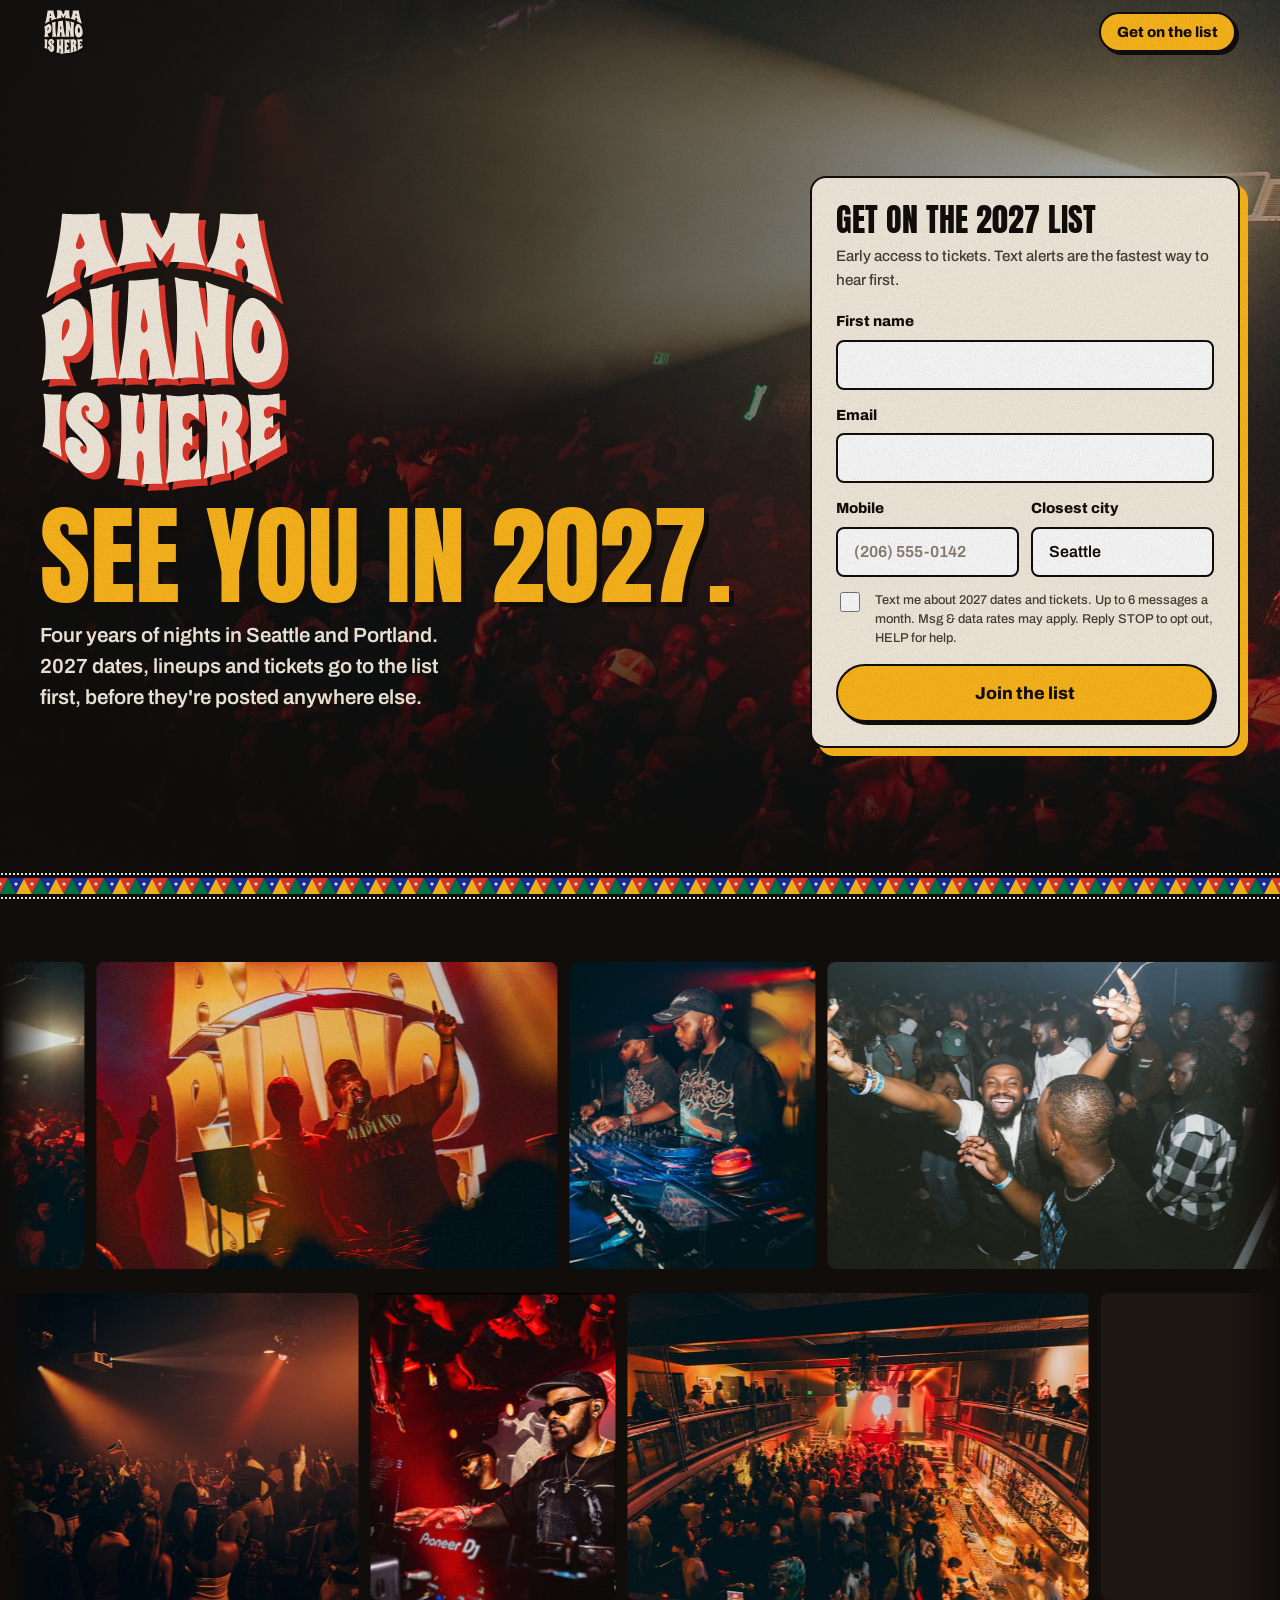
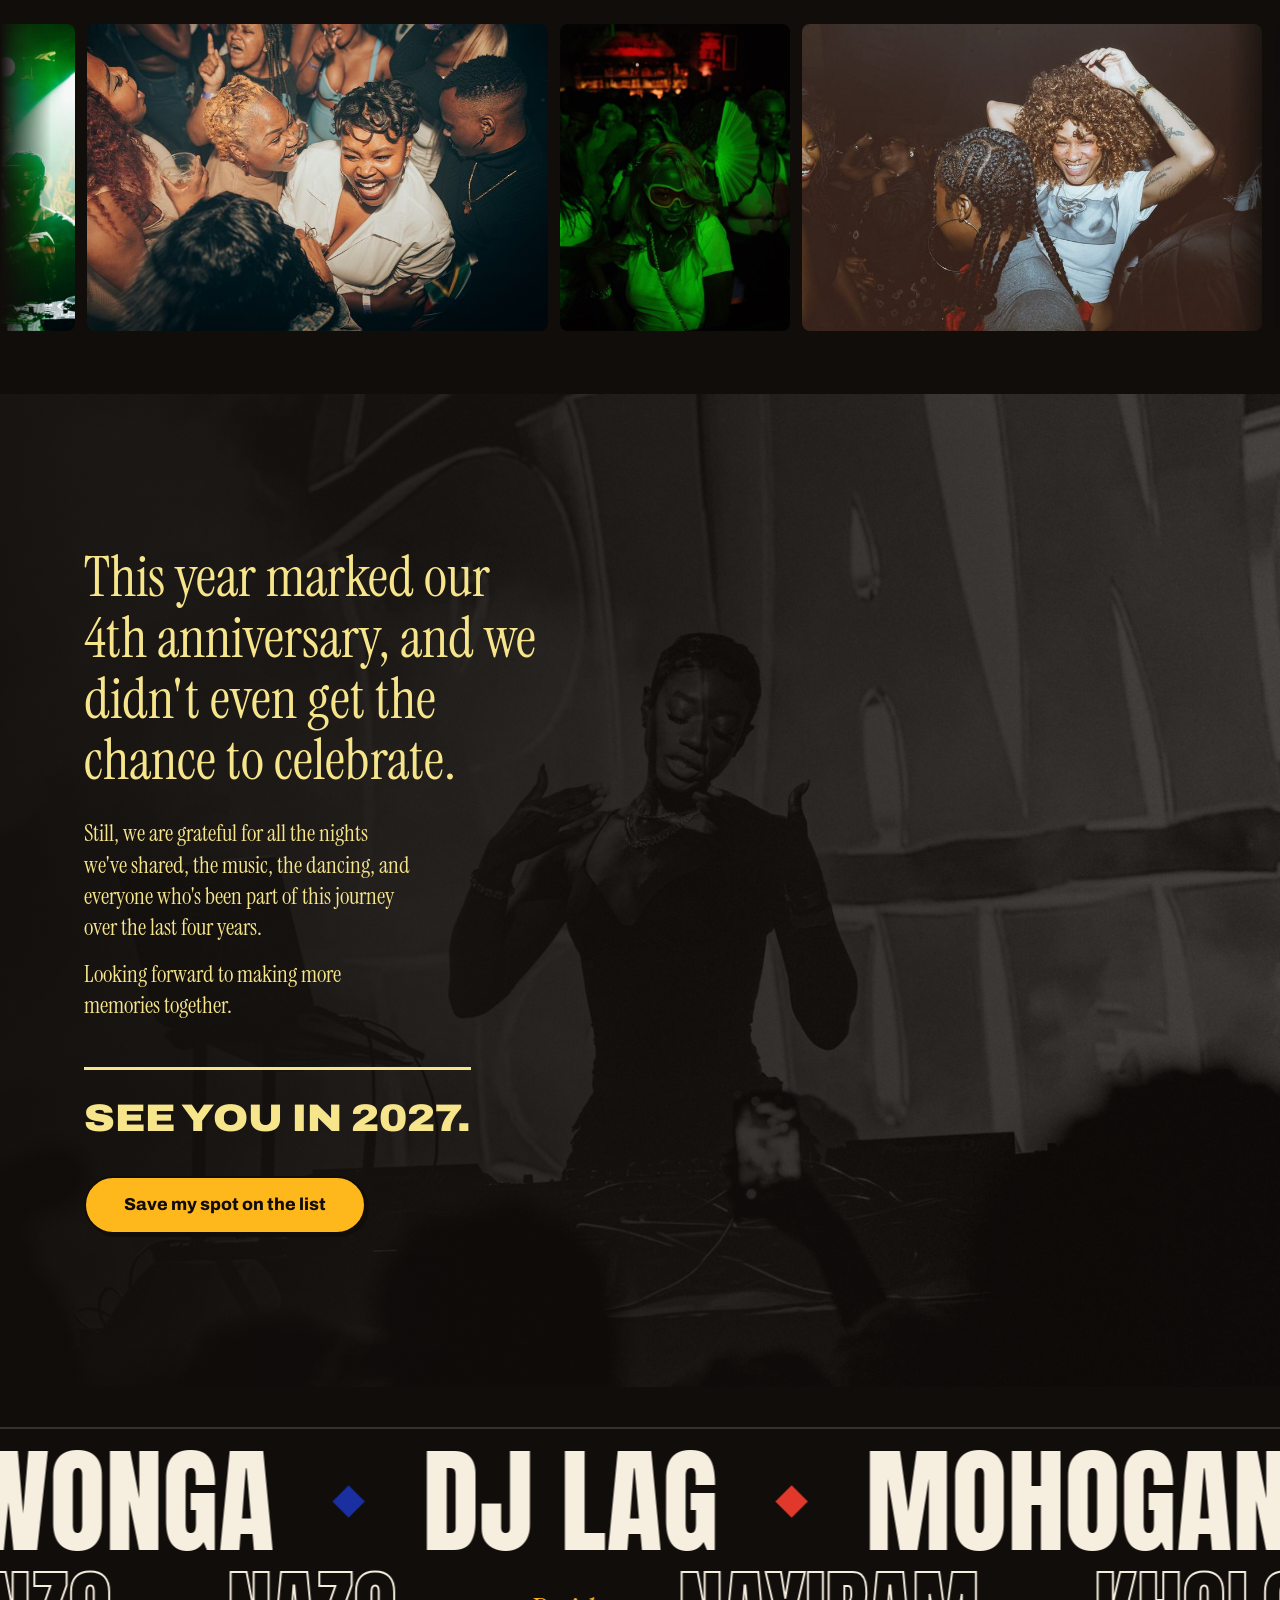
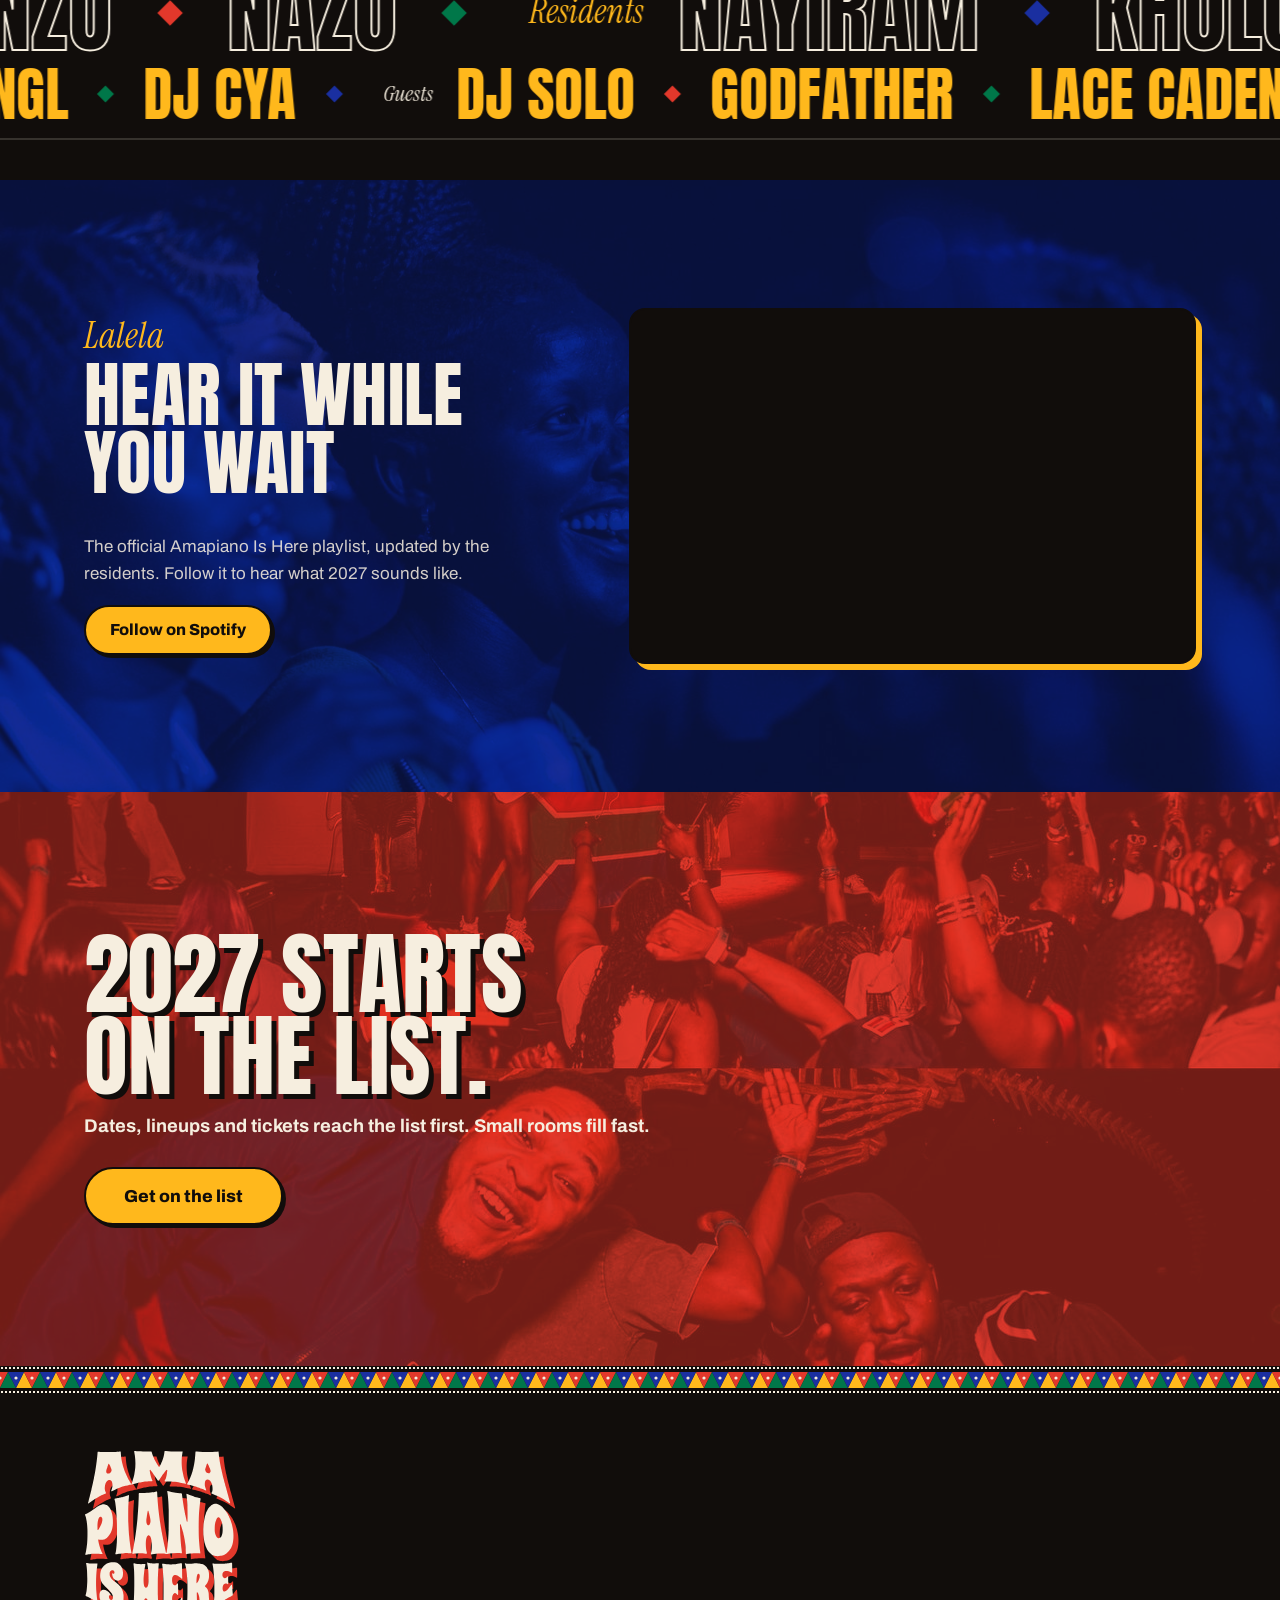
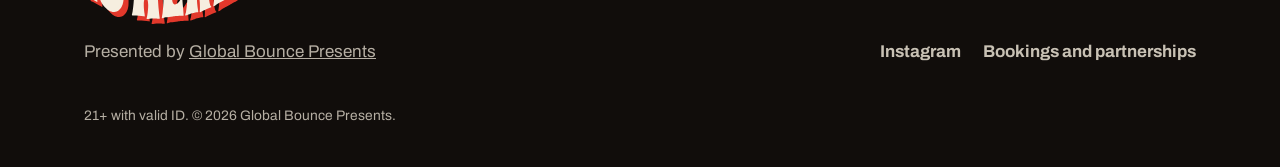
==== public/index.html @ e66cc825 "Add files via upload" ====
<!doctype html>
<html lang="en">
<head>
  <meta charset="utf-8">
  <meta name="viewport" content="width=device-width, initial-scale=1, viewport-fit=cover">
  <title>Amapiano Is Here — See you in 2027</title>
  <meta name="description" content="Amapiano Is Here returns in 2027. Join the list for first access to dates, lineups and tickets in Seattle and Portland.">
  <meta name="theme-color" content="#110D0B">
  <meta property="og:type" content="website">
  <meta property="og:url" content="https://www.amapianoishere.com/">
  <meta property="og:title" content="Amapiano Is Here — See you in 2027">
  <meta property="og:description" content="2027 dates, lineups and tickets go to the list first.">
  <meta property="og:image" content="https://www.amapianoishere.com/assets/og-image.png">
  <meta name="twitter:card" content="summary_large_image">
  <link rel="icon" href="/assets/favicon.svg" type="image/svg+xml">
  <link rel="preload" as="image" href="assets/photos/beam-crowd-1600.jpg" imagesrcset="assets/photos/beam-crowd-800.jpg 800w, assets/photos/beam-crowd-1600.jpg 1600w" imagesizes="100vw">
  <link rel="preconnect" href="https://fonts.googleapis.com">
  <link rel="preconnect" href="https://fonts.gstatic.com" crossorigin>
  <link href="https://fonts.googleapis.com/css2?family=Anton&family=Archivo:wdth,wght@62..125,400..900&family=Instrument+Serif:ital@0;1&display=swap" rel="stylesheet">
  <link rel="stylesheet" href="css/style.css">
</head>
<body>
  <svg width="0" height="0" style="position:absolute" aria-hidden="true"><symbol id="aih-logo" viewBox="0 0 1263 1428"><path fill="currentColor" fill-rule="evenodd" d="M527 1419.5C526.3 1418.7 526 1416.8 526.3 1415.3C526.9 1412.5 528.8 1403.2 531.6 1389C532.4 1384.9 533.2 1379.9 533.4 1378C533.6 1376.1 534.2 1370.9 534.8 1366.5C537 1351.1 537.9 1340.4 538.6 1326C538.9 1318 539.3 1309.2 539.4 1306.4C539.8 1299.1 537.5 1273.7 535.7 1266C533 1253.6 526.6 1246 518.9 1246C511.2 1246 505.6 1256.5 503 1275.7C501.6 1285.5 502.2 1320.4 504 1339C504.5 1344.2 505 1349.4 505.1 1350.5C505.2 1351.6 506.3 1360.2 507.7 1369.5C511.4 1395.9 511.6 1397.6 509.5 1398.4C508.5 1398.7 504.5 1398.4 500.6 1397.6C477.8 1392.9 446.1 1390 418.4 1390C407.1 1390 404 1389.7 403 1388.5C401.5 1386.7 401.9 1384 406.1 1367.5C406.7 1365.3 407.5 1361 408 1358C408.5 1355 409.2 1350.9 409.5 1349C411.9 1334.6 415.5 1302.7 417 1282C417.6 1274 418.3 1265 418.6 1262C423.2 1215.5 424 1060.4 420 1002C418.9 985.4 417.4 969.6 416.1 961C415.2 955.2 415.3 954.3 416.9 952.6C418.5 951.1 419.3 951 422.1 951.8C439.4 957.1 455.2 959.1 480.2 959.1C494.1 959.1 502.7 958.7 504 958C505.1 957.4 508.2 957 510.8 957.2L515.5 957.5L515.3 962.5C515.2 965.2 514.7 969.8 514.1 972.5C512.4 980.8 511 988.2 510 994C509.5 997 508.5 1003.5 507.7 1008.5C506.9 1013.5 505.7 1022.2 505.1 1028C504.5 1033.8 503.5 1042.3 503 1047C498 1090.3 500.9 1136.3 509.3 1149C513.5 1155.4 516.6 1157.2 522.2 1156.4C527.5 1155.7 528.8 1154.8 532.6 1149C536.5 1143.1 537.5 1139.7 540 1123.5C542 1110.3 542.4 1101.2 542.3 1070.5C542.2 1028.1 539.6 998.6 532.8 963.6C529.1 944.3 529.3 943.7 538.7 946.4C548.1 949.2 550.9 949.8 562.5 951.6C576 953.6 607 953.9 618.3 952C628.8 950.3 629.4 950.8 628 961.1C627.5 965.1 626.6 975.9 626 985C625.4 994.1 624.7 1002.2 624.5 1003C623.9 1004.8 623.5 1013.2 621.9 1048C621.4 1061.5 620.7 1075.9 620.5 1080C620.1 1089 620 1207.3 620.5 1221.5C621 1240.7 622 1264.6 622.5 1272C622.8 1276.1 623.2 1283.5 623.5 1288.5C624.2 1301.4 625.9 1322.9 627.1 1334C627.6 1339.2 628.7 1350 629.6 1358C630.4 1366 631.4 1375.7 631.9 1379.5C632.4 1383.3 633.3 1390.8 633.9 1396C634.6 1401.2 635.5 1407.2 636.1 1409.3C637.2 1413.6 636.6 1416.5 634.4 1417.4C633.6 1417.7 626 1417.5 617.7 1416.9C598.2 1415.5 555.6 1416.9 540.5 1419.4C531.6 1420.9 528.2 1420.9 527 1419.5ZM654.2 1412.7C653.3 1411.7 653.4 1409.4 654.6 1402.9C658.6 1380.7 659.2 1377 660.1 1370C662.5 1349.5 665.8 1310.6 666.5 1292.5C666.8 1285.3 667.3 1274.5 667.7 1268.5C668.6 1254.2 668.6 1127.5 667.7 1110C667.3 1102.6 666.8 1089.1 666.5 1080C666 1066.1 664.8 1045.4 662.5 1010C662 1002.5 660.7 991.4 657.9 971.2C656.8 963.4 656.2 956.5 656.5 956C657.4 954.6 661.4 954.8 669.5 956.5C681.1 959 709.7 962 722.8 962C736.7 962 772.2 959.5 779 958C781.5 957.4 786.3 956.5 789.8 956C793.2 955.4 798.8 954.5 802.2 954C805.7 953.4 809.6 952.6 811 952.1C820.6 948.5 823 950 823.1 959.8C823.1 963.5 823.3 972.8 823.5 980.5C823.8 991.9 824.6 1035.8 825.2 1073.6C825.4 1086 823.5 1086 811.5 1074C784 1046.4 759.7 1041.8 746.2 1061.7C741.8 1068.2 741.2 1070.5 740.1 1083.9C738.5 1105.9 742.2 1121.7 751.3 1131C756.1 1135.9 759.6 1137.3 765.2 1136.7C771.4 1135.9 774.8 1133.4 780.2 1125.8C785 1118.9 786.1 1118.2 788.4 1120.5C789.8 1121.9 790 1125.2 790.2 1141.8C790.3 1152.6 790.4 1165.5 790.6 1170.5C791.3 1201.9 791.1 1217.3 789.8 1218.1C787.4 1219.7 786.2 1219 782.7 1214.1C778.7 1208.6 774.1 1204.9 768.9 1203.2C763.9 1201.5 762.6 1201.7 757 1204.5C747.8 1209.2 742.7 1219.7 740.8 1237.8C737.6 1269.5 747.9 1298 762.7 1298C772.8 1298 790.5 1286.3 798.5 1274.2C800 1271.9 801.6 1270 802 1270C802.9 1270 807.4 1262.4 814.5 1249C819.3 1239.9 821.8 1237.4 824.1 1239.7C825.2 1240.8 827.5 1265.9 831 1312.5C831.6 1320.2 832.5 1330.8 833 1336C835.3 1359.6 836.7 1378.1 836.6 1385L836.5 1392.5L818.5 1392.6C808.1 1392.7 791.3 1393.7 778.5 1395C766.4 1396.2 752.5 1397.6 747.5 1398C724.3 1400.3 702.9 1403.2 688.8 1406C686.1 1406.6 681.9 1407.4 679.2 1407.8C676.6 1408.2 673.9 1408.9 673.2 1409.4C672.4 1409.9 669.1 1410.9 665.7 1411.6C662.3 1412.4 658.6 1413.3 657.4 1413.6C656.3 1413.9 654.9 1413.5 654.2 1412.7ZM851 1388.5C850.3 1387.7 850 1386 850.3 1384.8C850.7 1383.5 851.6 1379.7 852.4 1376.3C853.1 1372.9 854.1 1369.6 854.6 1368.8C855.1 1368.1 855.8 1365.3 856.3 1362.5C856.7 1359.8 857.5 1355 858 1352C858.5 1349 859.2 1344.9 859.5 1343C861.3 1332.3 864 1308.5 865 1294.5C865.6 1285.7 866.5 1273.8 867 1268C870.1 1232.3 870.4 1125.6 867.5 1089.5C867.2 1086.2 866.8 1079.2 866.5 1074C865.7 1058.8 862.7 1026.7 861.4 1018.5C861.1 1016.9 860.5 1012.4 860 1008.5C859.5 1004.6 858.6 999.2 858 996.5C857.4 993.8 856.5 989.5 856 987C854.4 979 853.3 974.7 850 964.7C845.9 952.4 846.4 951.3 855.6 952.9C867.5 955 892.8 956.2 903.9 955.1C935.2 952.1 942.2 951.7 956.5 952.4C973.4 953.2 982.1 954.6 992.9 958.5C1013.9 965.9 1030.7 980.5 1039.1 998.6C1040.8 1002.4 1042.9 1006.7 1043.6 1008.2C1044.4 1009.6 1045 1011.6 1045 1012.7C1045.1 1013.7 1045.8 1016.3 1046.6 1018.5C1050.4 1028.8 1051.8 1058 1049.4 1075C1047.8 1086.1 1042.8 1102.7 1039.8 1107.2C1038.8 1108.6 1038 1110.3 1038 1110.8C1038 1113.3 1021.5 1138 1019.8 1138C1018.8 1138 1016 1143.5 1016 1145.4C1016 1146.2 1018.4 1148.2 1021.2 1149.8C1034.8 1157.5 1043.8 1175 1046.9 1199.5C1047.9 1207 1048.2 1212.3 1049.6 1241.5C1050.2 1255.4 1052.4 1271.8 1055.1 1284C1056.2 1288.7 1057.4 1294.1 1057.9 1296C1059 1301 1064.4 1311.3 1068.1 1315.5C1072.6 1320.6 1072 1321 1052 1328.2C1049 1329.2 1044.4 1331 1041.8 1332.1C1039.1 1333.1 1034.6 1334.9 1031.8 1336.1C1016.1 1342.4 993 1353.3 980.8 1360.3C975.5 1363.3 975 1363.4 973.4 1361.8C971.9 1360.3 971.9 1359.1 972.9 1349.3C974.4 1334.4 974.3 1303.6 972.5 1278C971.1 1257.5 968.4 1234.6 967.2 1232.5C966.9 1232 966.1 1228.6 965.4 1225C963.2 1213.4 955.5 1196.6 951.8 1195.4C947.8 1194.2 947.5 1195.9 947.8 1221.3C948.2 1268.2 951.3 1303.7 959.1 1353.2C960.5 1362.1 959.8 1364 954.6 1364C950.6 1364 920.3 1369.4 910 1372C907.5 1372.6 903.9 1373.4 902 1373.9C900.1 1374.3 897.5 1375.2 896.3 1375.8C895.1 1376.5 893.2 1377 892.1 1377C889.2 1377 866.9 1384.5 861.1 1387.5C855.3 1390.4 852.8 1390.6 851 1388.5ZM239 1360.1C236.5 1359.7 233.5 1358.9 232.3 1358.2C231.1 1357.5 229.2 1357 228 1357C226.9 1357 223.7 1355.9 221 1354.5C218.3 1353.1 215.6 1352 215.1 1352C213.6 1352 198.2 1342.3 193.3 1338.2C187.2 1333.1 173.1 1319.3 170 1315.3C152 1292.2 145.1 1280.9 139.4 1265.8C131.9 1245.8 131.3 1243.3 130.1 1228C127.9 1199.6 136.5 1180.1 153.5 1175.2C176.2 1168.8 205.2 1183.5 220.4 1209L225.3 1217.3L223.1 1219.2C221.8 1220.2 219.3 1221 217.4 1221C212.7 1221 210.3 1224 209.5 1230.9C208.3 1241.7 213.6 1253 222.3 1258C225.1 1259.6 228.2 1261 229 1261C232.1 1261 237.6 1256.1 240.5 1250.9C243.1 1246.1 243.4 1244.7 243.2 1236.8C243.1 1231.1 242.6 1227 241.5 1225.1C240.7 1223.4 240 1221.1 240 1219.8C240 1216.4 230.4 1201.2 223 1192.9C219.4 1188.9 204.1 1173 189 1157.5C173.9 1142.1 159.3 1126.8 156.7 1123.5C151.6 1117 143 1101 141.3 1094.5C140.7 1092.3 139.7 1088.7 139.1 1086.5C134.3 1068.8 134.6 1042.7 139.8 1020.5C141.7 1012.7 145.1 1003.5 147.5 999.8C148.9 997.7 150 995.5 150 994.8C150 992.4 162.6 976.6 170.1 969.5C183.2 957 199.9 948.4 218 944.5C234 941.1 259.1 941.8 270.5 946C281.1 949.9 282.7 950.6 289.5 955.1C300.4 962.3 310.8 973.8 316 984.5C318.4 989.5 320.8 994.4 321.3 995.5C324.1 1001 327 1016.7 327.7 1029.8C328.4 1043 326.7 1060.4 324.4 1065.1C323.7 1066.6 322.5 1069.5 321.7 1071.6C319.9 1077 311.7 1087.4 306.7 1090.9C299.3 1095.9 296.1 1097.1 287.9 1097.7C275.1 1098.7 262.9 1093.9 253.9 1084.3C249.3 1079.5 243 1070 243 1068C243 1067.1 242.4 1065.6 241.6 1064.5C240.9 1063.4 240 1061.2 239.7 1059.5C239.4 1057.8 238.4 1053.1 237.6 1049C235 1035.8 235.5 1034.1 241.1 1038.1C248.1 1043 256 1037.8 256 1028.3C256 1022.4 252.1 1015.1 247.5 1012.2C237.4 1005.8 225.7 1009.9 219.1 1022C215.6 1028.4 215.6 1028.6 215.6 1040.5C215.6 1053.2 216.5 1057.1 221.6 1067.3C228.3 1080.5 235.1 1088.3 248.4 1097.8C281.3 1121.5 291.1 1129.8 303.1 1144.3C308.9 1151.2 320 1168.6 320 1170.8C320 1171.4 321.1 1174.3 322.4 1177.2C323.7 1180.1 325.4 1184.5 326 1187C326.7 1189.5 327.6 1192.6 328 1194C328.9 1196.6 330.2 1204.5 331.9 1216.5C332.8 1222.9 332.5 1254.1 331.4 1263.5C330.6 1270.6 329.2 1279.4 328.1 1283.8C327.5 1286.1 326.6 1289.7 326.1 1291.8C324.6 1298.1 323.4 1301.3 320.6 1306.7C319.2 1309.6 318 1312.4 318 1312.9C318 1314.4 308.1 1330.1 304.6 1334.1C298.7 1341 297.2 1342.5 292.9 1346C281 1355.7 270 1359.8 254.5 1360.4C248.4 1360.7 241.5 1360.5 239 1360.1ZM1087 1311.5C1086.2 1310.6 1086 1308.8 1086.4 1306.8C1089.8 1289.5 1093.6 1254.8 1095 1229C1095.9 1211.1 1095.6 1116.2 1094.6 1099.2C1094.3 1095.2 1093.9 1087.7 1093.6 1082.7C1089.6 1017.3 1085.8 984 1079.3 957.4C1078.5 954.1 1081.7 951.7 1085.9 952.4C1095.7 954.1 1119.2 956 1133 956.3C1153.8 956.8 1201.8 953.8 1211.5 951.4C1212.6 951.2 1218.5 950.3 1224.5 949.5C1230.5 948.7 1237.1 947.8 1239.1 947.4C1241.5 947 1243 947.3 1243.8 948.2C1245 949.7 1245.7 1028 1244.5 1030C1243.3 1032 1239.3 1030.9 1232.8 1027C1229.2 1024.8 1221.3 1021.4 1215.4 1019.4C1202.2 1014.9 1187.5 1014.2 1181 1017.7C1168.3 1024.5 1164.9 1029.1 1163 1041.5C1161.5 1051.9 1162.9 1060.4 1167.3 1067.8C1174.9 1080.5 1188.4 1079.8 1201.7 1066C1206.9 1060.6 1209.5 1059.8 1210.5 1063.1C1210.9 1064.2 1211.3 1079 1211.3 1095.8L1211.5 1126.5L1209.3 1126.8C1208.1 1127 1204.6 1125.7 1201.5 1123.9C1196.5 1121.1 1195.3 1120.8 1190.1 1121.3C1179.3 1122.2 1170.7 1130.3 1166.5 1143.5C1164.2 1150.5 1163.7 1168.6 1165.7 1173.5C1166.3 1175.2 1167.1 1177.7 1167.4 1179.2C1167.7 1180.7 1169.6 1183.5 1171.5 1185.6C1174.9 1189.2 1175.2 1189.3 1180.5 1188.7C1194.3 1187.3 1211.1 1172 1228.1 1145.5C1236.5 1132.5 1237.9 1130.8 1240.4 1131.2C1243 1131.6 1243.3 1133.3 1245.6 1159.5C1248.3 1190.7 1248.8 1196 1250 1207.8C1251.4 1221.4 1251.4 1221.2 1240 1227.1C1235.9 1229.2 1231.2 1231.7 1229.5 1232.6C1227.8 1233.5 1225.6 1234.8 1224.5 1235.4C1219.3 1238.1 1204.8 1246.1 1198.5 1249.7C1185.2 1257.3 1177 1262 1169.8 1266.1C1165.8 1268.3 1162.1 1270.5 1161.5 1271.1C1161 1271.6 1160 1272 1159.4 1272C1158.7 1272 1156 1273.3 1153.3 1274.9C1150.7 1276.4 1145.3 1279.5 1141.5 1281.7C1125.7 1290.7 1109.3 1300.5 1105.5 1303.2C1097.5 1308.8 1090.8 1313 1089.5 1313C1088.8 1313 1087.7 1312.3 1087 1311.5ZM103.1 1272.8C97 1268.4 76.3 1256.8 50 1243C16.2 1225.1 13.5 1223.7 13.1 1223.4C12.9 1223.2 13.2 1220.9 13.9 1218.2C20.9 1191.5 21.5 1187.9 24.3 1156.5C27.3 1124.3 27.8 1112 27.5 1078C26.9 1017.8 24.4 984.8 18.1 955.5C16.3 947.6 16.6 947.6 36.5 950.6C51.3 952.9 57.3 953.3 82.5 953.6C98.5 953.7 111.8 953.9 112.2 953.9C113.4 954 113.2 959.3 111.6 969.4C101.2 1034.7 98.7 1125.4 105 1201C107.2 1226.6 108.1 1235 110.7 1253.7C112.9 1269.5 113.1 1273.1 112.1 1274.4C110.2 1276.7 108.1 1276.3 103.1 1272.8ZM950.4 1116C954.8 1109.9 962.9 1096 964.6 1091.5C971.5 1074.2 972.1 1071.6 972.3 1061C972.5 1051.3 972.3 1050.1 969.7 1045.3C966.9 1039.8 964.2 1038.2 959.7 1039.4C956.3 1040.2 952 1044.9 952 1047.7C952 1049 951.4 1051.1 950.6 1052.3C947.6 1057.1 944.5 1086.7 944.9 1107.4C945.2 1121.7 945.7 1122.5 950.4 1116ZM1110 891C1105.9 890.5 1101.5 889.6 1100.2 889C1098.9 888.5 1097 888 1095.9 888C1094.8 888 1092 887.1 1089.8 886C1087.5 884.9 1085.1 884 1084.4 884C1082.8 884 1065.9 872.8 1064 870.5C1063.2 869.5 1060.8 867.4 1058.7 865.9C1056.6 864.4 1053.7 861.6 1052.2 859.6C1039 842.5 1036.1 838.1 1030.5 826.5C1021.8 808.6 1020 804.3 1020 801.9C1020 800.8 1019.5 798.9 1018.8 797.7C1018.2 796.5 1017.3 793.9 1016.9 792C1016.5 790.1 1015.7 787.1 1015.2 785.5C1014.2 782.7 1013 778.3 1011 770C1010.5 768.1 1009 759.1 1007.6 750C999.2 696 1000.4 630.3 1010.6 582.8C1012 576.6 1013.7 568.6 1014.4 565C1015.2 561.4 1016.3 557 1016.9 555.2C1019.6 547.3 1020.2 545.3 1021 542.1C1021.5 540.3 1022.3 538.3 1022.9 537.7C1023.5 537.1 1024 535.6 1024 534.3C1024 529 1040.2 497.2 1048.6 486C1053.1 480 1071.4 462 1073 462C1073.6 462 1075.7 460.9 1077.8 459.5C1087.3 453.3 1107.5 450.5 1119.1 453.9C1126.2 456 1142 463.9 1148.9 468.9C1166 481 1188.5 506.9 1202 529.8C1205.4 535.7 1209.6 542.7 1211.1 545.3C1212.7 548 1214 550.7 1214 551.3C1214 552 1214.9 553.6 1216 555C1217.1 556.4 1218 558.1 1218 558.7C1218 559.4 1219.8 563.7 1221.9 568.2C1224 572.8 1226.6 578.3 1227.5 580.5C1229.7 585.7 1241 619.5 1242.1 624.2C1243.1 628.3 1244.5 633.9 1246 639.8C1258.5 688.4 1259.4 750.3 1248.1 789C1247 792.6 1245.6 797.5 1244.9 800C1244.2 802.5 1242.4 807.1 1240.8 810.2C1239.3 813.4 1238 816.5 1238 817.1C1238 818.8 1228.8 834.1 1223.7 841C1217.2 849.8 1201.1 865.8 1193.5 871C1185 876.8 1166.8 886 1164 886C1162.8 886 1160.9 886.5 1159.7 887.2C1153.6 890.5 1124.3 892.7 1110 891ZM11 879.5C10 878.3 10 877.1 10.8 874.2C11.8 870.6 12.9 866.5 15 858C15.6 855.8 16.4 852.3 16.9 850.2C17.9 846.6 20.9 827.1 23 811.5C23.6 807.1 24.5 800.5 25 796.8C25.6 793.1 26 787.7 26 784.7C26 781.8 26.4 776.9 26.9 773.9C29.1 761.5 30.1 696.6 28.6 664C28 649.3 25.9 623.6 24.5 614C24.3 612.1 23.3 605.1 22.4 598.5C21 588.1 19.6 581.1 16.1 566C15.6 564.1 14.6 560.7 13.7 558.5C7.2 541.5 7.1 540.6 10.7 539.4C14 538.3 36.5 526.7 44 522.2C51.5 517.7 62.8 510.1 81.5 497C117.6 471.7 133.5 462 143.5 459.3C145.7 458.7 149.4 457.6 151.7 456.9C160.4 454.4 180.9 457 187.4 461.5C188.5 462.3 190.2 463 191.1 463C192 463 193.5 463.9 194.5 465C195.5 466.1 196.9 467 197.5 467C200.9 467 224 496.8 224 501C224 502 227.2 509.4 229.6 514.2C230.4 515.6 231 517.6 231 518.7C231.1 519.7 231.8 522.3 232.6 524.5C235.5 531.9 238.2 545.2 240.5 563C244.8 595.6 243.8 632.7 238.1 655.8C237.5 658.1 236.6 661.7 236.1 663.8C234.2 671.9 227.8 689.7 224.7 695.5C210.7 721.8 196.5 737.5 178.3 746.8C172.7 749.7 167.3 752 166.3 752C165.3 752 162.7 752.7 160.5 753.5C155.1 755.4 139.6 755.4 129.7 753.4C119.6 751.3 118.7 752 120 760C121.7 770.3 124 782.5 124.9 786C125.4 787.9 126.4 791.5 127 794C130.6 808 137.9 831 142 841C143.2 844 144.7 847.9 145.4 849.5C146 851.2 147.3 853.8 148.3 855.3C149.2 856.7 150 858.5 150 859.3C150 860 151.3 862.7 153 865.3C158.9 874.6 157.4 875.3 135.5 873.5C115.6 871.8 73.1 871.6 59.2 873C39 875.1 32.9 876.1 22.5 879C15.5 880.9 12.3 881.1 11 879.5ZM563 876.5C561.6 874.8 562.2 869.6 565.4 855.5C568.4 842.9 569.5 827.9 569.3 803C569.2 779 567.7 762.8 564.1 748.2C563.5 745.9 562.6 742.3 562.2 740.2C561.7 738.2 560.6 735.1 559.7 733.3C558.8 731.5 558 729.5 558 728.8C558 725.9 550.9 718.6 546.8 717.2C543 715.9 542.3 716 537.7 718.1C531.2 721.2 527.5 728.3 523.1 745.8C516.5 771.9 518.8 830.2 527.5 859.4C531.1 871.3 529.5 872.9 515.7 870.7C504.4 868.8 469.9 866.9 460.5 867.5C433 869.4 421.3 870.4 420 871C419.2 871.4 416.4 872 413.9 872.4C408 873.3 405.5 871.3 406.4 866.6C408.5 856.7 409 853.6 410.4 845.2C411.3 840.1 412.3 835.3 412.7 834.7C413.1 834 413.8 831 414.2 828C414.6 825 415.4 820.2 415.9 817.5C419.9 797.2 429.1 741.4 433.4 710.5C440 663.6 442 646.9 447 598.5C447.5 593 448.3 585.4 448.7 581.5C449.1 577.6 449.4 573.8 449.3 573C449.2 572.2 449.6 567.9 450.1 563.5C452.2 544.2 456.1 484.9 457.5 447.5C457.8 439.8 458.5 424.3 459 413C459.6 401.8 460 386.5 460 379C460 360.2 458.6 361.4 480.7 361.2C519.2 360.8 573 356.6 593.5 352.4C610.3 348.9 611.9 348.7 613.4 349.9C614.8 351.1 614.9 352.9 616.6 391.5C616.9 398.1 617.3 406.4 617.6 410C617.9 413.6 618.3 419.4 618.5 423C618.6 426.6 619.1 433.1 619.4 437.5C622 467.4 624.1 490.7 625 498C628.3 526.2 629.3 534.5 630.5 543C631.3 548.2 632.4 556.8 633 562C634.1 571.2 637.6 594.9 640.5 613.5C641.3 618.5 642.2 624.1 642.4 626C642.7 627.9 643.8 635.1 645 642C646.2 648.9 647.5 657 648 660C650.4 674.9 652.2 684.8 653.1 688C653.6 689.9 654.8 695.8 655.6 701C657.1 710.5 657.5 712.8 660.4 727.2C661.3 731.5 662.7 738.5 663.5 742.8C664.4 747 666 755 667.1 760.5C668.2 766 669.5 772.5 670 775C670.9 779.6 672.9 789.2 675.5 801.2C676.3 805 677.7 811.3 678.5 815.2C679.4 819.2 680.8 825.6 681.6 829.5C682.4 833.4 683.5 838.5 684 841C684.5 843.5 685.3 847.3 685.9 849.5C690.5 867.9 690.2 867.3 692.1 863.8C693.3 861.6 693.7 859.8 696 845.8C698.5 830.7 699.1 827 700 820C700.5 815.9 701.4 808.7 702 804C704 788.6 706.6 758.9 707.5 741C707.8 735.2 708.2 729.1 708.5 727.5C708.8 725.9 709.4 713.6 710 700.3C710.6 687 711.3 672.6 711.6 668.3C712.4 658.4 712.4 520.6 711.6 500C711.3 491.5 710.8 480.7 710.5 476C710.3 471.3 709.8 460.3 709.5 451.5C709.2 442.7 708.7 434.1 708.5 432.5C708.2 430.9 707.8 425.2 707.5 420C706.5 402.3 703.7 375.7 701.4 361.5C699 347.2 699 344.4 701.5 344.7C705.2 345.1 715.6 347.7 717.6 348.8C718.7 349.4 721.8 350.3 724.5 350.9C727.3 351.4 731.3 352.4 733.5 352.9C756.4 358.5 781.5 362.5 804.3 364.1C823.5 365.5 822.3 364.8 823.5 375.6C826.9 405.5 838.6 482.7 843 504C844.1 509.2 845.5 516.4 846 520C846.6 523.6 847.5 528.8 848.1 531.5C848.6 534.2 849.4 538.5 849.9 541C850.3 543.5 851 546.2 851.4 547C851.7 547.8 852.7 551.9 853.5 556C854.3 560.1 855.7 566.4 856.5 570C857.4 573.6 858.8 579.4 859.5 583C863.5 601.9 865.5 605.8 869 601.5C870.8 599.4 870.5 514 868.6 463.5C867.7 439.3 864.1 395.6 861.9 383.5C861.4 380.2 860.6 376 860.3 374.2C859.7 370.8 861.2 368 863.7 368C864.5 368 869.3 369.9 874.3 372.1C879.4 374.4 885.5 377.2 888 378.3C894.3 381.2 907.8 386 912 386.9C913.9 387.4 917.1 388.4 919 389.3C920.9 390.1 924.5 391.3 927 392C929.5 392.7 933.1 393.8 935 394.6C936.9 395.4 940.5 396.5 943 397.1C959.2 401 965.3 402.3 971 403.3C981.4 405.2 980.9 403.7 977.5 423C976.6 428.2 975.7 434.5 975.4 437C975.1 439.5 974.5 444.9 974.1 449C970.4 480.6 966.4 525.6 965.5 546.5C964.2 577 963.5 613 963.5 654C963.6 708 964.4 736.1 967 768C970.4 809.8 972.5 829.6 975.6 850.2C977.3 861.7 977.4 867.6 976 868.5C975.4 868.9 970.1 868.6 964.2 868C940.4 865.3 901.8 867.1 877.2 872C874.4 872.5 869.9 873.4 867.2 873.9C864.6 874.4 861.6 875.1 860.4 875.5C856.7 876.7 855.5 873.7 855.4 863.1C855.3 854.2 854.4 831.7 853.5 817.5C852.7 805.8 849.7 779.7 848.1 770.2C847.5 767.1 846.4 760 845.5 754.5C844.7 749 843.3 741.1 842.4 737C841.6 732.9 840.5 727.5 840 725C839.5 722.5 838.6 718.5 838 716C837.4 713.5 836.3 708.6 835.5 705C833.4 695.3 832.3 690.8 831.2 687.5C830.6 685.9 829.6 682.5 829 680C824.6 662.6 813.1 627.3 811 624.7L809.3 622.6L807.7 625.1C806.3 627.1 806.1 629.8 806.5 640.5C806.7 647.7 807.2 664.1 807.5 677.1C807.8 690.1 808.3 703.8 808.5 707.6C808.7 711.4 809.2 719.5 809.5 725.5C809.8 731.5 810.5 741.9 811 748.5C811.5 755.1 812.4 766.4 813 773.5C814.5 792 816.7 813.5 818.6 828C819.5 834.9 820.4 842.1 820.6 844C820.8 845.9 821.5 851.3 822 855.9C823.5 867 823.2 867.4 816.7 866.6C789.2 863 749 864.5 719 870.1C693.1 875 692.7 875.1 690.6 873.7C688.5 872.4 677.2 870.7 661.5 869.4C633.6 867 599.9 869.5 574 876C565.3 878.2 564.4 878.2 563 876.5ZM264.6 875.1C262.9 873.2 262.9 872.8 264.4 867.8C268.2 855.3 271.9 827.8 274 798C274.5 790 275.2 782.4 275.5 781C278.1 766.9 278.1 642.4 275.5 592.5C274 565.3 272.9 546.1 272.1 534.5C271.5 527.4 270.6 514.5 270 506C269.4 497.5 268.3 485.3 267.4 479C266.6 472.7 265.5 463.7 264.9 459C262.2 436.9 260.8 429.6 256.7 415.7C254.9 409.2 255.5 408.9 275.9 405.4C285.9 403.7 295.7 401.8 297.8 401.2C299.8 400.6 302.9 399.9 304.5 399.6C308.7 399 319.4 396.5 326.5 394.5C329.8 393.6 334.1 392.5 336 392.1C337.9 391.6 340.6 390.8 342 390.2C343.4 389.7 348.4 388 353.3 386.5C358.1 385 362.2 383.4 362.5 383C362.8 382.6 364.6 381.9 366.6 381.5C368.6 381.2 371.3 380.2 372.5 379.4C374.9 377.9 377.5 378.3 378.3 380.5C378.6 381.2 378 390.9 377 402.1C376 413.3 375.2 423.2 375.2 424C375.1 428.7 372.9 469.8 372.3 477C371.5 488.4 371.5 596.5 372.4 611C372.7 617.3 373.5 632.6 374 645C374.6 657.4 375.2 670.2 375.4 673.5C375.7 676.8 376.4 687.1 377 696.5C377.6 705.9 378.5 716.4 379.1 720C379.6 723.6 380.2 729.6 380.5 733.5C381 741.2 382.5 756.5 383.9 767.5C384.4 771.4 385.5 780.2 386.4 787.3C387.2 794.3 388.4 802.8 388.9 806.3C389.5 809.7 390.1 814.1 390.4 816C391.9 826.5 395.7 848.2 397.9 858.4C399.9 867.4 401.4 866.9 372.7 866.3C356.5 865.9 343.8 866.1 337 866.9C331.2 867.5 322 868.5 316.5 869C305.1 870.1 281 873.7 276.5 875C269.1 877.1 266.4 877.1 264.6 875.1ZM1142.8 737.3C1146.7 735.1 1152.6 728.3 1154.8 723.5C1160 712.2 1160.8 709.4 1163.6 693C1167 673.5 1164.5 629.5 1159.1 611.7C1158.6 609.9 1157.1 605.1 1155.9 601C1153 591.6 1146 577.2 1141.9 572.6C1135.5 565.2 1131.6 564.1 1123.8 567.1C1120.9 568.3 1113.5 578.7 1111.2 584.9C1105.3 600.3 1104.1 604.5 1101.9 615.5C1099.4 628.3 1098.9 634 1098.3 655C1097.6 682.7 1098.5 690.2 1104.3 709.5C1109 725.2 1118.6 738 1127.6 740.3C1131.2 741.2 1138.5 739.8 1142.8 737.3ZM120.3 670C127.5 661.5 145.4 626.4 148.9 614C152.2 602.3 153 598.8 153.9 592.2C154.9 584.8 153.8 572.4 151.9 568.7C151.3 567.8 149 565.6 146.8 563.9C143.1 561.3 142.1 561 138.1 561.6C122.1 564 113 596.3 113.4 649C113.5 660.9 113.9 671.1 114.4 671.8C115.6 673.8 117.7 673.2 120.3 670ZM549.3 627.7C554 623 556.4 616.7 558.4 603.7C560.1 592.7 556.8 572 548 537.8C547.4 535.7 546.6 532.3 546.1 530.2C545.7 528.2 544.5 524.5 543.6 522C542.8 519.5 542 516.5 542 515.4C542 514.2 541.1 512.2 540.1 510.9C536.7 506.8 535.3 509.8 533 526C531.9 534 529.4 549.7 527.6 561C525.7 572.3 523.9 585.1 523.6 589.5C521.9 612 530.1 632 541.1 632C544.4 632 545.7 631.3 549.3 627.7ZM35.2 448.7C34 447.2 34.6 440.7 36.3 437.5C36.9 436.4 37.7 433.5 38.1 431C38.5 428.5 39.3 424.7 39.9 422.5C41.7 415.4 44.1 405.6 44.9 401.9C45.3 400 46.1 397.7 46.5 396.9C47 396.1 47.8 393.5 48.2 391C48.8 387 49.9 382.5 53 370C53.5 368.1 54.3 364.7 54.9 362.5C57 354 59.1 345.3 60.1 341.5C60.6 339.3 61.7 334.6 62.5 331C63.2 327.4 64.6 321.6 65.5 318C66.4 314.4 67.7 308.6 68.5 305C69.2 301.4 70.6 295.6 71.5 292C73.1 285.4 73.7 282.9 76.4 268.5C77.3 264.1 78.3 259.8 78.6 259C79 258.2 79.7 255.5 80.1 253C81.3 246.6 82.9 238.2 84 233C87.9 214.2 88.8 209.1 95.3 171.5C100.2 143.1 105.6 104.7 109 73.8C109.6 68.7 110.5 60.9 111 56.5C111.5 52.1 112.5 41.5 113.1 33C114 21.6 114.7 17 115.9 15.6C117.6 13.6 115.5 13.6 145 16.1C160.5 17.4 245.7 17.4 265 16C286.5 14.5 302.1 13 303.2 12.4C304.6 11.5 307.8 13 308.5 14.8C308.8 15.7 309.3 21.6 309.5 28C310.1 43.5 314.5 80.3 317 90C317.5 91.9 318.1 94.8 318.4 96.5C318.7 98.2 319.6 102.4 320.5 106C321.4 109.6 322.6 114.2 323.1 116.2C323.6 118.3 324.4 121.7 324.9 123.8C325.4 125.8 326.4 129.3 327 131.5C327.6 133.7 328.6 137.3 329.1 139.5C330.8 146.3 340 173.4 341.5 176.2C342.3 177.6 343 179.5 343 180.4C343 181.2 343.7 183.6 344.6 185.7C352.6 204.4 366.2 233.2 370.8 240.8C372.5 243.8 374 246.6 374 247.1C374 247.5 375.3 250 376.9 252.7C378.5 255.3 383.3 263.5 387.6 270.8C391.9 278.1 395.9 284.5 396.6 285.1C398.5 286.6 400.6 281.7 407.7 259.5C417.3 229.8 417.9 227.6 420 217C420.5 214.5 421.6 209.1 422.4 205C424.9 193.1 429.7 158.7 430.9 144.5C434.1 107.1 430.6 57.4 422.1 17.6C421.5 14.8 421.3 11.7 421.6 10.7C422.3 8.5 422.1 8.5 452.5 11.1C459.6 11.8 488.2 12.3 515.9 12.5L566.3 12.6L568.1 16.1C569.1 18 569.9 20.4 570 21.5C570 22.6 571.3 27.1 572.9 31.5C574.5 35.9 576.8 42.2 578 45.5C579.1 48.8 581.5 54.6 583.2 58.5C589.7 73.5 594.3 83.6 595.7 86C596.4 87.4 599 92.3 601.4 97C603.8 101.7 608.1 109.3 611 114C613.9 118.7 618.1 125.4 620.3 129C625.8 137.9 629.2 142 631.1 142C632.6 142 640 131 640 128.6C640 128 640.9 126.4 642 125C643.1 123.6 644 121.8 644 121C644 120.2 644.9 118.4 646 117C647.1 115.6 648 113.9 648 113.3C648 112.6 649.3 109.2 650.9 105.8C652.5 102.3 654.8 97 656 94C657.2 91 659.1 86.6 660.1 84.2C661.1 81.9 662 79.3 662 78.4C662 77.5 663.2 73.4 664.6 69.2C666.1 65 667.7 59.8 668.1 57.8C668.6 55.7 669.5 52.1 670.1 49.8C672.5 40.2 674.9 25.9 675.6 17.3C676.4 8.5 677.5 7.8 688.1 9C719.7 12.8 777.7 14.5 810.9 12.8C821.7 12.2 827.6 12.2 828.3 12.9C829.3 13.9 828.9 16.4 825.9 31.5C817.9 71.4 819 136.4 828.5 183.5C833 206 832.8 205.3 837.9 226C838.8 229.3 839.4 231.2 842.1 239.2C842.7 241 843.5 243.8 843.8 245.5C844 247.2 844.9 249.4 845.6 250.5C846.4 251.6 847 253.2 847 254.2C847 255.9 849 261 851.6 266.2C852.4 267.6 853 269.5 853 270.4C853 271.2 854 274 855.2 276.4C857 280.2 857.1 281.1 856 282.5C854.6 284.2 852.4 284.2 844.5 282.1C842.3 281.5 837.1 280.3 833 279.5C828.9 278.6 823.9 277.5 822 276.9C820.1 276.4 814.2 275.3 809 274.4C803.8 273.6 797 272.5 794 271.9C788.5 271 782.9 270.4 753.5 267.5C744.7 266.6 724.2 265.7 708 265.4C673.4 264.9 673.8 265 678.8 257C680.6 254.2 682 251.4 682 250.9C682 250.4 683.3 247.3 685 244C686.7 240.7 688 237.3 688 236.4C688 235.5 688.9 231.8 690.1 228.1C693.6 216.8 694 215.4 694 213C694 211.7 694.4 209.3 694.9 207.6C695.5 205.9 696.4 199.8 697 194C697.6 188.2 698.6 180 699.2 175.7C700.9 163.1 697.3 161.4 689.4 171.1C686.7 174.5 683.1 178.9 681.4 180.9C679.7 182.9 676.8 186.8 675 189.5C673.1 192.2 669.5 197.2 667 200.5C662 207 655.5 216.1 650 224.4C634.3 248 627.3 258 626.1 258.5C623.8 259.4 620.4 255.4 608.9 238.5C602.9 229.7 595.8 219.3 593 215.5C590.2 211.7 585.7 205.1 582.8 201C573.3 187.1 558 167.2 556.3 166.6C555.4 166.2 554 166.6 553.1 167.4C551.8 168.8 551.8 170.5 553.9 183.7C555.1 191.9 556.5 200.2 557.1 202.2C557.6 204.3 558.5 207.8 559 210C559.5 212.2 560.5 215.9 561.1 218.2C563 225.8 566 235.4 568.2 240.5C572.2 250.2 573.3 252.5 574.7 255.4C576.9 260.1 574.4 262 565.9 262C556.8 262 530.7 263.7 519 265.1C501.8 267.1 460.7 274.2 449.8 277C447.7 277.6 444.3 278.4 442.2 278.9C431.3 281.6 419.6 284.9 409.2 288.1C405.2 289.4 401.8 289.9 399.9 289.5C398.3 289.1 396.4 289.3 395.7 289.8C395 290.4 390.4 291.6 385.5 292.5C380.5 293.4 374.5 294.5 372 295.1C369.5 295.6 364.6 296.7 361 297.5C357.4 298.3 352.7 299.3 350.5 299.8C348.3 300.3 345.5 301.2 344.3 301.8C343.1 302.5 341.2 303 340.1 303C337.5 303 311.5 311.5 307.8 313.5C306.4 314.3 304.4 315 303.3 315C302.3 315 300.1 315.9 298.5 317C296.9 318.1 294.7 319 293.8 319C292.8 319 289.7 320.1 286.8 321.4C283.9 322.7 277.2 325.7 272 328C266.8 330.4 261.7 332.7 260.8 333.1C236.6 345.1 231.1 347.4 229.6 346.1C227.5 344.4 227.6 343 229.9 337.8C236 324.1 236.9 320.3 239 301.8C240.6 287.7 237 268.1 231.3 260.3C225 251.7 213.4 249.2 203.2 254.4C190.1 261 183.6 271.3 176.9 296C175.8 300.1 174.3 319.5 174.5 326C175 336.2 177.1 344.3 181.5 353C182.9 355.7 184.1 359.4 184.2 361.2C184.5 364.8 183.7 365.4 172 370C166.9 372.1 150.7 379.2 146.8 381.1C145.8 381.6 144.2 382.4 143.3 382.8C142.3 383.3 140.5 384.2 139.2 384.8C138 385.5 136.2 386.4 135.2 386.8C134.3 387.3 132.2 388.5 130.5 389.4C128.8 390.3 124.8 392.5 121.5 394.2C103.7 403.4 74.8 422.1 52.5 439C37.1 450.6 36.9 450.8 35.2 448.7ZM1210 439.9C1183.7 420.1 1163.3 407.6 1135 393.7C1113.2 383.1 1107.2 380.4 1086.2 372.1C1083.6 371.1 1079.1 369.2 1076.2 367.9L1070.8 365.6L1071.4 361.6C1071.8 359.5 1072.9 356.5 1073.8 355.1C1074.8 353.7 1076.2 350.5 1076.9 348C1077.6 345.5 1078.6 342.1 1079.1 340.4C1081.3 333.2 1079.7 307.8 1076.2 292.5C1073 279 1063.9 261.2 1057.6 256.6C1051.2 251.7 1041.7 248 1035.7 248C1028.7 248 1020.4 255.7 1017.3 265C1014 275.2 1014.1 301.3 1017.5 309.3C1018.2 311.1 1019.3 314.5 1020 317C1020.7 319.5 1022.3 324 1023.6 327C1029.6 340.4 1027 342.3 1012.3 335.3C1006.3 332.5 999.1 329.3 996.2 328.1C984.8 323.5 980.4 321.7 977 320.3C972.1 318.2 932.2 304.9 927.8 303.9C923.7 302.9 918.1 301.6 912.2 300C896.7 296 885.5 293.5 875.8 292C865.9 290.4 863.6 288.4 866.4 283.7C867.5 281.9 870.4 276.7 873 272C879.7 259.5 879.8 259.4 882.9 253.3C883.9 251.2 890.4 236.7 894.8 226.5C897.6 220.1 900.1 213.6 902.8 205.5C903.4 203.8 904.3 200.9 905 199C905.7 197.1 906.6 194.3 907.1 192.8C907.6 191.2 908.5 188.5 909.1 186.8C909.7 185 910.6 181.9 911 180C911.4 178.1 912.3 175.2 912.8 173.5C913.4 171.8 914.4 168.6 914.9 166.2C915.5 163.9 916.5 160.1 917.1 157.8C917.7 155.4 918.6 151.9 919 150C919.9 146.5 922.2 136.1 924.1 126.5C926.8 112.8 930.8 85.8 932.1 71.5C934.2 49.5 935 39 935.6 27.5C936.4 11.8 936.4 11.7 948.5 13C1000.7 18.5 1109.6 18.8 1127.1 13.4C1130.1 12.5 1130.9 15.5 1132.5 32.5C1133.3 41.9 1134.5 52.6 1135 56.5C1135.5 60.4 1136.8 70.2 1137.9 78.5C1139 86.8 1140.1 94.8 1140.4 96.5C1141.1 100.6 1146.9 131.5 1148 137C1148.5 139.5 1149.4 143.8 1149.9 146.5C1150.5 149.2 1151.6 154.4 1152.5 158C1153.4 161.6 1154.8 167.4 1155.5 171C1156.3 174.6 1157.6 180.4 1158.5 184C1161.8 197.1 1162.1 198.6 1163.5 205C1164.3 208.6 1165.3 213.3 1165.9 215.5C1166.5 217.7 1167.4 221.5 1168 224C1168.6 226.5 1169.5 230.3 1170.1 232.5C1170.6 234.7 1171.4 238.1 1171.9 240.1C1172.3 242 1173 244.3 1173.5 245C1174 245.7 1174.7 248 1175.1 249.9C1175.8 253.4 1177.9 262 1180.1 270.5C1180.6 272.7 1181.4 276.1 1181.9 278C1182.3 279.9 1183.2 282.5 1183.8 283.7C1184.5 284.9 1185 286.7 1185 287.8C1185 288.9 1185.7 292.2 1186.6 295.1C1187.4 298.1 1189 303.6 1190.1 307.5C1191.2 311.4 1192.6 315.9 1193.1 317.5C1194.1 320.3 1196 327.7 1197.9 336C1198.3 337.9 1199.2 340.5 1199.8 341.7C1200.5 342.9 1201 344.7 1201 345.8C1201 346.9 1201.7 350.2 1202.6 353.1C1203.4 356.1 1205 361.6 1206.1 365.5C1207.2 369.4 1208.6 373.9 1209.1 375.5C1209.7 377.1 1210.8 381.2 1211.6 384.5C1212.4 387.8 1213.5 392.3 1214.1 394.5C1214.6 396.7 1215.4 400.1 1215.9 402C1216.3 403.9 1217.2 406.5 1217.8 407.7C1218.5 408.9 1219 410.7 1219 411.8C1219 412.9 1219.7 416.2 1220.6 419.1C1221.4 422.1 1222.6 426.3 1223.2 428.5C1223.7 430.7 1225.1 435.6 1226.3 439.3C1228.4 446.3 1228.1 449.2 1224.9 449.8C1224.1 449.9 1217.4 445.5 1210 439.9ZM211.5 196.6C222.3 192.8 233.5 176.5 231.7 167.3C229.7 157.2 229.2 156 222.9 142.2C221.3 138.8 220 135.4 220 134.7C220 134 218.7 131.3 217 128.7C215.3 126.1 214 123.5 214 123C214 120.9 209.4 115 207.9 115C205.7 115 204.6 116.6 203.3 121.5C200.3 132.3 199.5 134.6 198.3 136.5C197.6 137.6 197 139.2 197 140.1C197 142.3 193.5 153.1 191.6 156.9C190.7 158.5 190 160.8 190 162C190 163.2 189.3 165.4 188.5 167C187.5 168.9 186.9 173 186.8 178C186.8 185.3 187 186.3 189.9 190.8C191.6 193.5 194 196.2 195.3 196.8C198.4 198.3 206.8 198.2 211.5 196.6ZM1054.3 194.4C1055.2 194.1 1057.9 191.2 1060.1 187.8C1063.8 182.4 1064.1 181.4 1063.7 177.2C1063 171 1061.6 165.3 1059.8 161C1058.9 159.1 1057.2 155 1056 152C1054.8 149 1052.5 143.7 1050.9 140.2C1049.3 136.8 1048 133.4 1048 132.7C1048 132 1046.7 129.3 1045 126.7C1043.3 124.1 1042 121.4 1042 120.8C1042 120.2 1040.9 118.2 1039.5 116.4C1037 113.1 1036.8 113.1 1034.4 114.6C1033.1 115.5 1031.7 117.4 1031.4 118.9C1031.1 120.3 1028.5 129.2 1025.5 138.5C1017.3 164.6 1017.7 162.7 1019 170C1022.2 188 1038.3 199.1 1054.3 194.4Z"/></symbol></svg>
  <a class="skip" href="#join">Skip to sign-up</a>

  <header class="nav" id="nav">
    <a class="nav__mark" href="#top" aria-label="Amapiano Is Here, back to top">
      <svg class="logo logo--nav" viewBox="0 0 1263 1428" aria-hidden="true"><use href="#aih-logo"/></svg>
    </a>
    <a class="btn btn--small btn--gold nav__cta nav__cta--always" href="#join">Get on the list</a>
  </header>

  <main id="main">
    <!-- HERO: photo + promise + form, all above the fold -->
    <section class="fhero" id="top">
      <img class="fhero__photo" src="assets/photos/beam-crowd-1600.jpg" srcset="assets/photos/beam-crowd-800.jpg 800w, assets/photos/beam-crowd-1600.jpg 1600w" sizes="100vw" alt="" aria-hidden="true" fetchpriority="high" decoding="async">
      <div class="fhero__inner">
        <div class="fhero__copy">
          <h1 class="fhero__logo">
            <span class="sr-only">Amapiano Is Here</span>
            <svg class="logo logo--fhero" viewBox="0 0 1263 1428" aria-hidden="true" focusable="false"><use class="logo__s" href="#aih-logo" x="34" y="34"/><use class="logo__f" href="#aih-logo"/></svg>
          </h1>
          <p class="fhero__kicker">See you in 2027.</p>
          <p class="fhero__sub">Four years of nights in Seattle and Portland. 2027 dates, lineups and tickets go to the list first, before they're posted anywhere else.</p>
        </div>

        <div class="formcard" id="join">
          <h2 class="formcard__title">Get on the 2027 list</h2>
          <p class="formcard__note">Early access to tickets. Text alerts are the fastest way to hear first.</p>
          <form class="form form--card" id="joinForm" novalidate>
            <div class="field field--full">
              <label for="f-name">First name</label>
              <input id="f-name" name="name" autocomplete="given-name" required>
              <p class="field__err" id="err-name">Add your first name.</p>
            </div>
            <div class="field field--full">
              <label for="f-email">Email</label>
              <input id="f-email" name="email" type="email" autocomplete="email" inputmode="email" required>
              <p class="field__err" id="err-email">Use a full email address, like name@example.com.</p>
            </div>
            <div class="field">
              <label for="f-phone">Mobile</label>
              <input id="f-phone" name="phone" type="tel" autocomplete="tel" inputmode="tel" placeholder="(206) 555-0142">
              <p class="field__err" id="err-phone">Use a 10-digit US number, or leave it blank.</p>
            </div>
            <div class="field">
              <label for="f-city">Closest city</label>
              <select id="f-city" name="city">
                <option>Seattle</option>
                <option>Portland</option>
                <option>Somewhere else</option>
              </select>
            </div>
            <label class="consent field--full">
              <input type="checkbox" name="sms_consent" id="f-sms">
              <span>Text me about 2027 dates and tickets. Up to 6 messages a month. Msg &amp; data rates may apply. Reply STOP to opt out, HELP for help.</span>
            </label>
            <input class="hp" type="text" name="company" tabindex="-1" autocomplete="off" aria-hidden="true">
            <div class="form__foot field--full">
              <button class="btn btn--gold btn--big btn--block" type="submit" id="joinBtn">Join the list</button>
              <p class="form__status" id="formStatus" role="status" aria-live="polite"></p>
            </div>
          </form>
        </div>
      </div>
      <div class="beads beads--hero" aria-hidden="true"></div>
    </section>

    <!-- PHOTO WALL -->
    <section class="section gallery" id="gallery" aria-label="Photos from Amapiano Is Here">
      <div class="reels" id="galleryGrid"></div>
    </section>

    <!-- ANNIVERSARY NOTE -->
    <section class="note has-photo">
      <img class="section__photo note__photo" src="assets/photos/dj-backdrop-1600.jpg" srcset="assets/photos/dj-backdrop-800.jpg 800w, assets/photos/dj-backdrop-1600.jpg 1600w" sizes="100vw" alt="" aria-hidden="true" loading="lazy" decoding="async">
      <div class="wrap note__inner">
        <p class="note__big">This year marked our 4th anniversary, and we didn't even get the chance to celebrate.</p>
        <p class="note__body">Still, we are grateful for all the nights we've shared, the music, the dancing, and everyone who's been part of this journey over the last four years.</p>
        <p class="note__body">Looking forward to making more memories together.</p>
        <p class="note__sign">See you in 2027.</p>
        <a class="btn btn--gold btn--big" href="#join">Save my spot on the list</a>
      </div>
    </section>

    <!-- WHO'S PLAYED THE ROOM -->
    <section class="section lineup" id="lineup" aria-label="Artists who have played Amapiano Is Here">
      <div class="marquee" id="marquee" aria-hidden="true"></div>
      <ul class="sr-only" id="artistList"></ul>
    </section>

    <!-- PLAYLIST -->
    <section class="section playlist has-photo" id="playlist">
      <img class="section__photo" src="assets/photos/blue-faces-1600.jpg" srcset="assets/photos/blue-faces-800.jpg 800w, assets/photos/blue-faces-1600.jpg 1600w" sizes="100vw" alt="" aria-hidden="true" loading="lazy" decoding="async">
      <div class="wrap playlist__grid">
        <div>
          <h2 class="h2"><span class="zulu-head">Lalela</span>Hear it while you wait</h2>
          <p>The official Amapiano Is Here playlist, updated by the residents. Follow it to hear what 2027 sounds like.</p>
          <a class="btn btn--gold" id="spotifyFollow" href="#" target="_blank" rel="noopener">Follow on Spotify</a>
        </div>
        <div class="player" id="player"></div>
      </div>
    </section>

    <!-- CLOSING CALL -->
    <section class="closer has-photo">
      <img class="section__photo closer__photo" src="assets/photos/flags-triptych-1600.jpg" srcset="assets/photos/flags-triptych-800.jpg 800w, assets/photos/flags-triptych-1600.jpg 1600w" sizes="100vw" alt="" aria-hidden="true" loading="lazy" decoding="async">
      <div class="wrap closer__inner">
        <h2 class="closer__h">2027 starts on the list.</h2>
        <p>Dates, lineups and tickets reach the list first. Small rooms fill fast.</p>
        <a class="btn btn--gold btn--big" href="#join">Get on the list</a>
      </div>
    </section>
  </main>

  <footer class="foot">
    <div class="beads" aria-hidden="true"></div>
    <div class="wrap foot__grid">
      <div>
        <p class="foot__mark"><span class="sr-only">Amapiano Is Here</span><svg class="logo logo--foot" viewBox="0 0 1263 1428" aria-hidden="true"><use href="#aih-logo"/></svg></p>
        <p class="foot__by">Presented by <a href="https://www.globalbouncepresents.com" target="_blank" rel="noopener" id="presenterLink">Global Bounce Presents</a></p>
      </div>
      <ul class="foot__links">
        <li><a id="igLink" href="#" target="_blank" rel="noopener">Instagram</a></li>
        <li><a id="mailLink" href="#">Bookings and partnerships</a></li>
      </ul>
      <p class="foot__legal">21+ with valid ID. © <span id="year"></span> Global Bounce Presents.</p>
    </div>
  </footer>

  <a class="stickycta" id="stickyCta" href="#join" hidden><span>Get on the 2027 list</span></a>

  <div class="lightbox" id="lightbox" role="dialog" aria-modal="true" aria-label="Photo viewer" hidden>
    <button class="lightbox__close" aria-label="Close photo viewer">×</button>
    <button class="lightbox__nav lightbox__nav--prev" aria-label="Previous photo">‹</button>
    <figure class="lightbox__fig">
      <div class="lightbox__media" id="lbMedia"></div>
      <figcaption id="lbCap"></figcaption>
    </figure>
    <button class="lightbox__nav lightbox__nav--next" aria-label="Next photo">›</button>
  </div>

  <script src="js/config.js"></script>
  <script src="js/main.js"></script>
</body>
</html>
---- public/css/style.css ----
/* ============================================================
   AMAPIANO IS HERE
   Palette pulled from the @amapianoishere flyers, which line up with
   the South African flag: chilli red, gold, green, blue, black, white,
   plus the anniversary pink and the Holocene kraft orange.
   Pattern language: Zulu beadwork triangles and isihlangu (shield) ovals.
   ============================================================ */

:root {
  --ink: #110D0B;
  --ink-2: #1D1714;
  --cream: #F6EEDF;
  --cream-2: #EADFC9;
  --red: #E2382B;
  --red-deep: #B8261C;
  --gold: #FFB81C;
  --green: #007749;
  --green-deep: #00563A;
  --blue: #1A2FA0;
  --pink: #F2559E;
  --kraft: #E8955A;
  --mute: rgba(246, 238, 223, 0.72);
  --line: rgba(246, 238, 223, 0.16);
  --line-ink: rgba(17, 13, 11, 0.18);
  --err: #7A0E08;

  --display: "Anton", "Impact", "Arial Narrow Bold", sans-serif;
  --body: "Archivo", system-ui, -apple-system, "Segoe UI", sans-serif;
  --serif: "Instrument Serif", Georgia, serif;

  --wrap: 1200px;
  --gutter: clamp(16px, 4vw, 44px);
  --r-sm: 8px;
  --r-md: 16px;
  --r-pill: 999px;
  --ease: cubic-bezier(.2, .8, .2, 1);

  /* Zulu beadwork band: gold/red/green/blue triangles between bead rows */
  --beads: url("data:image/svg+xml,%3Csvg xmlns='http://www.w3.org/2000/svg' width='32' height='28' viewBox='0 0 32 28'%3E%3Crect width='32' height='28' fill='%23110D0B'/%3E%3Cg fill='%23F6EEDF'%3E%3Crect x='1' y='1' width='2' height='2'/%3E%3Crect x='5' y='1' width='2' height='2'/%3E%3Crect x='9' y='1' width='2' height='2'/%3E%3Crect x='13' y='1' width='2' height='2'/%3E%3Crect x='17' y='1' width='2' height='2'/%3E%3Crect x='21' y='1' width='2' height='2'/%3E%3Crect x='25' y='1' width='2' height='2'/%3E%3Crect x='29' y='1' width='2' height='2'/%3E%3Crect x='1' y='25' width='2' height='2'/%3E%3Crect x='5' y='25' width='2' height='2'/%3E%3Crect x='9' y='25' width='2' height='2'/%3E%3Crect x='13' y='25' width='2' height='2'/%3E%3Crect x='17' y='25' width='2' height='2'/%3E%3Crect x='21' y='25' width='2' height='2'/%3E%3Crect x='25' y='25' width='2' height='2'/%3E%3Crect x='29' y='25' width='2' height='2'/%3E%3C/g%3E%3Cpolygon points='0,22 8,6 16,22' fill='%23FFB81C'/%3E%3Cpolygon points='8,6 24,6 16,22' fill='%23E2382B'/%3E%3Cpolygon points='16,22 24,6 32,22' fill='%23007749'/%3E%3Cpolygon points='24,6 40,6 32,22' fill='%231A2FA0'/%3E%3Cpolygon points='-8,6 8,6 0,22' fill='%231A2FA0'/%3E%3Ccircle cx='16' cy='12' r='1.6' fill='%23F6EEDF'/%3E%3Ccircle cx='0' cy='12' r='1.6' fill='%23F6EEDF'/%3E%3Ccircle cx='32' cy='12' r='1.6' fill='%23F6EEDF'/%3E%3C/svg%3E");
  --grain: url("data:image/svg+xml,%3Csvg xmlns='http://www.w3.org/2000/svg' width='220' height='220'%3E%3Cfilter id='n'%3E%3CfeTurbulence type='fractalNoise' baseFrequency='.85' numOctaves='3' stitchTiles='stitch'/%3E%3CfeColorMatrix values='0 0 0 0 0 0 0 0 0 0 0 0 0 0 0 0 0 0 .55 0'/%3E%3C/filter%3E%3Crect width='100%25' height='100%25' filter='url(%23n)'/%3E%3C/svg%3E");
}

*, *::before, *::after { box-sizing: border-box; }
html { scroll-behavior: smooth; scroll-padding-top: 72px; -webkit-text-size-adjust: 100%; }
body {
  margin: 0;
  background: var(--ink);
  color: var(--cream);
  font: 400 1.0625rem/1.6 var(--body);
  font-stretch: 100%;
  -webkit-font-smoothing: antialiased;
  overflow-x: hidden;
}
/* risograph-style grain over everything, like the flyers */
body::after {
  content: ""; position: fixed; inset: 0; z-index: 70; pointer-events: none;
  background-image: var(--grain); opacity: .22; mix-blend-mode: multiply;
}
img { max-width: 100%; display: block; }
a { color: inherit; }
button { font: inherit; color: inherit; cursor: pointer; }
:focus-visible { outline: 3px solid var(--gold); outline-offset: 3px; border-radius: 4px; }
::selection { background: var(--gold); color: var(--ink); }

.skip {
  position: absolute; left: 12px; top: -60px; z-index: 100;
  background: var(--gold); color: var(--ink); padding: 10px 16px; border-radius: var(--r-sm);
  font-weight: 800; text-decoration: none;
}
.skip:focus { top: 12px; }

.wrap { max-width: var(--wrap); margin: 0 auto; padding: 0 var(--gutter); }

/* ---------- Type ---------- */
.h2 {
  font-family: var(--display);
  font-weight: 400;
  text-transform: uppercase;
  font-size: clamp(2.4rem, 5.6vw, 4.6rem);
  line-height: .95;
  letter-spacing: 0.005em;
  margin: 0 0 0.5em;
  max-width: 14ch;
  text-wrap: balance;
}
.zulu-head {
  display: block;
  font-family: var(--serif); font-style: italic; font-weight: 400;
  text-transform: none; letter-spacing: 0;
  font-size: 0.5em; line-height: 1.1; margin-bottom: 0.12em;
  color: var(--gold);
}
.zulu { font-family: var(--serif); font-size: 1.5rem; line-height: 1.3; margin: 0; }
.zulu em { font-style: italic; }
p { margin: 0 0 1em; max-width: 62ch; }
.lede { font-size: 1.25rem; line-height: 1.5; font-weight: 500; }

/* ---------- Buttons ---------- */
.btn {
  display: inline-flex; align-items: center; justify-content: center; gap: 0.55em;
  min-height: 50px; padding: 0 1.5em;
  border-radius: var(--r-pill); border: 2px solid transparent;
  font: 800 1rem var(--body); text-decoration: none; white-space: nowrap;
  transition: transform .15s var(--ease), background-color .15s, box-shadow .15s, color .15s;
}
.btn:active { transform: translate(2px, 2px); box-shadow: none !important; }
.btn svg { width: 18px; height: 18px; }
.btn--gold { background: var(--gold); color: var(--ink); box-shadow: 3px 3px 0 var(--ink); border-color: var(--ink); }
.btn--gold:hover { background: #FFC94D; }
.btn--ink { background: var(--ink); color: var(--cream); box-shadow: 3px 3px 0 var(--cream); }
.btn--ink:hover { background: #2a221d; }
.btn--cream { background: var(--cream); color: var(--ink); border-color: var(--ink); box-shadow: 3px 3px 0 var(--ink); }
.btn--cream:hover { background: #fff; }
.btn--small { min-height: 40px; padding: 0 1.1em; font-size: 0.92rem; }
.btn--big { min-height: 58px; padding: 0 2.2em; font-size: 1.08rem; }

#grooveBtn .i-stop { display: none; }
#grooveBtn[aria-pressed="true"] .i-play { display: none; }
#grooveBtn[aria-pressed="true"] .i-stop { display: block; }
#grooveBtn[aria-pressed="true"] { background: var(--gold); color: var(--ink); }

/* ---------- Nav ---------- */
.nav {
  position: fixed; inset: 0 0 auto 0; z-index: 50;
  display: flex; align-items: center; gap: 24px;
  height: 64px; padding: 0 var(--gutter);
  transition: background-color .25s, box-shadow .25s;
}
.nav.is-solid { background: var(--ink); box-shadow: 0 1px 0 var(--line); }
.nav__mark { display: block; color: var(--cream); transition: transform .2s var(--ease); }
.nav__mark:hover { transform: rotate(-4deg) scale(1.06); }
.logo--nav { height: 44px; width: auto; filter: drop-shadow(2px 2px 0 var(--ink)); }
.nav__links { display: flex; gap: 26px; margin-left: auto; }
.nav__links a { text-decoration: none; font-size: 0.95rem; font-weight: 700; opacity: .8; transition: opacity .15s; }
.nav__links a:hover, .nav__links a.is-active { opacity: 1; text-decoration: underline; text-decoration-thickness: 2px; text-underline-offset: 6px; text-decoration-color: var(--gold); }
.nav__toggle { display: none; margin-left: auto; width: 44px; height: 44px; background: none; border: 0; position: relative; }
.nav__toggle span { position: absolute; left: 11px; right: 11px; height: 2.5px; background: var(--cream); transition: transform .25s var(--ease), top .25s; }
.nav__toggle span:first-child { top: 17px; }
.nav__toggle span:last-child { top: 25px; }
.nav__toggle[aria-expanded="true"] span:first-child { top: 21px; transform: rotate(45deg); }
.nav__toggle[aria-expanded="true"] span:last-child { top: 21px; transform: rotate(-45deg); }

.mobile-menu {
  position: fixed; inset: 64px 0 0 0; z-index: 49;
  background: var(--ink);
  display: flex; flex-direction: column; padding: 16px var(--gutter);
}
.mobile-menu[hidden] { display: none; }
.mobile-menu a:not(.btn) { display: flex; justify-content: space-between; align-items: baseline; font-family: var(--display); text-transform: uppercase; font-size: 2.3rem; text-decoration: none; padding: 8px 0; border-bottom: 1px solid var(--line); }
.mobile-menu em { font-family: var(--serif); text-transform: none; font-size: 1.2rem; color: var(--gold); }
.mobile-menu .btn { margin-top: 24px; }

/* ---------- Hero ---------- */
.hero {
  position: relative; min-height: min(94svh, 920px);
  display: flex; flex-direction: column; justify-content: center;
  padding: 96px var(--gutter) 64px;
  background:
    radial-gradient(70% 60% at 80% 30%, rgba(255, 184, 28, 0.28), transparent 60%),
    radial-gradient(80% 70% at 0% 100%, rgba(120, 10, 10, 0.55), transparent 60%),
    var(--red);
  color: var(--ink);
  overflow: hidden;
  cursor: crosshair;
  isolation: isolate;
}
.hero__canvas { position: absolute; inset: 0; width: 100%; height: 100%; z-index: -1; }
.hero__inner { width: 100%; max-width: var(--wrap); margin: 0 auto; display: grid; grid-template-columns: 1fr auto; gap: 32px; align-items: center; }
.hero__pre { font-weight: 800; font-size: 0.9rem; margin: 0 0 14px; color: var(--cream); }

.sr-only { position: absolute; width: 1px; height: 1px; padding: 0; margin: -1px; overflow: hidden; clip: rect(0 0 0 0); white-space: nowrap; border: 0; }
.logo { display: block; overflow: visible; }

/* Hero logo: the brand mark, cream with a hard flyer shadow, gently drifting like the animated logo */
.wordmark { margin: 0 0 26px; user-select: none; line-height: 0; }
.wordmark__float { display: inline-block; animation: drift 10s ease-in-out infinite; }
.logo--hero { width: auto; height: clamp(260px, 52vh, 520px); max-width: 100%; }
.logo__face { fill: var(--cream); }
.logo__shadow { fill: var(--ink); transform: translate(26px, 26px); }
.logo .g { transform-box: fill-box; transform-origin: 50% 100%; }
.wordmark.hit .logo__face .g { animation: bounce .42s var(--ease) both; animation-delay: calc(var(--i) * 26ms); }
.wordmark.hit .logo__face .l1 { animation-delay: calc(60ms + var(--i) * 26ms); }
.wordmark.hit .logo__face .l2 { animation-delay: calc(120ms + var(--i) * 26ms); }
.wordmark.hit-alt .logo__face .l2 { animation: flash .5s var(--ease) both; animation-delay: calc(var(--i) * 30ms); }
@keyframes bounce {
  0% { transform: translateY(0) scaleY(1); }
  30% { transform: translateY(-5%) scaleY(1.05); fill: var(--gold); }
  100% { transform: translateY(0) scaleY(1); }
}
@keyframes flash { 35% { fill: var(--gold); transform: translateY(-4%); } }
@keyframes drift {
  0%, 100% { transform: translate(0, 0) rotate(0deg); }
  25% { transform: translate(6px, -8px) rotate(-1.2deg); }
  50% { transform: translate(-4px, 4px) rotate(0.8deg); }
  75% { transform: translate(-7px, -5px) rotate(-0.4deg); }
}

.hero__sub { font-size: clamp(1.15rem, 1.7vw, 1.4rem); font-weight: 600; max-width: 30ch; margin-bottom: 26px; color: var(--ink); }
.hero__actions { display: flex; flex-wrap: wrap; gap: 14px; }
.hero__hint { margin: 20px 0 0; font-size: 0.92rem; font-weight: 600; color: var(--ink); opacity: .75; transition: opacity .4s; }
.hero__hint.is-gone { opacity: 0; }

.hero__side { align-self: start; padding-top: 40px; }
.badge { width: clamp(150px, 18vw, 240px); height: auto; animation: rot 22s linear infinite; filter: drop-shadow(4px 4px 0 var(--ink)); }
.badge__bg { fill: var(--gold); stroke: var(--ink); stroke-width: 3; }
.badge__txt { font: 900 15px var(--body); letter-spacing: 2px; text-transform: uppercase; fill: var(--ink); }
.badge__mid { font: 400 46px var(--display); fill: var(--red); }
@keyframes rot { to { transform: rotate(360deg); } }
body.grooving .badge { animation-duration: 4.25s; }

.next {
  position: relative; z-index: 1;
  width: 100%; max-width: var(--wrap); margin: 36px auto 0;
  display: flex; flex-wrap: wrap; align-items: baseline; gap: 4px 16px;
}
.next:empty { display: none; }
.next > div {
  display: inline-flex; flex-wrap: wrap; align-items: baseline; gap: 4px 14px;
  background: var(--cream); color: var(--ink); padding: 12px 18px; border: 2px solid var(--ink);
  box-shadow: 4px 4px 0 var(--ink); border-radius: var(--r-sm); transform: rotate(-1deg);
}
.next strong { font-family: var(--display); font-weight: 400; text-transform: uppercase; font-size: 1.3rem; letter-spacing: .01em; }
.next span { font-weight: 600; font-size: 0.95rem; }
.next .count { font-variant-numeric: tabular-nums; color: var(--red); font-weight: 800; }

/* ---------- Beadwork bands ---------- */
.beads { height: 28px; background: var(--beads) repeat-x center / 32px 28px; }
.beads--hero { position: absolute; left: 0; right: 0; bottom: 0; }

/* ---------- Ticker ---------- */
.ticker { background: var(--ink); color: var(--gold); overflow: hidden; padding: 14px 0; border-bottom: 1px solid var(--line); }
.ticker__track { display: flex; align-items: center; gap: 26px; width: max-content; animation: tick 40s linear infinite; }
.ticker span { font-family: var(--display); text-transform: uppercase; font-size: 1.6rem; white-space: nowrap; }
.ticker span:nth-child(4n+3) { color: var(--cream); }
.ticker i { width: 14px; height: 14px; flex: none; background: var(--red); transform: rotate(45deg); }
.ticker i:nth-of-type(3n) { background: var(--green); }
.ticker i:nth-of-type(3n+1) { background: var(--blue); }
@keyframes tick { to { transform: translateX(-50%); } }

/* ---------- Sections ---------- */
.section { padding: clamp(80px, 10vw, 140px) 0; position: relative; }
.section__head { display: flex; flex-wrap: wrap; align-items: end; justify-content: space-between; gap: 16px 40px; margin-bottom: 44px; }
.section__head .h2 { margin-bottom: 0; }
.section__note { margin: 0; max-width: 34ch; font-size: 0.98rem; font-weight: 500; opacity: .8; }

/* About: cream paper */
.about { background: var(--cream); color: var(--ink); }
.about .h2 { color: var(--ink); }
.about .zulu { color: var(--red-deep); margin-top: 8px; }
.about__grid { display: grid; grid-template-columns: 1fr 1.2fr; gap: 40px 72px; align-items: start; }
.about__body p:not(.lede) { color: #3f342d; }
.facts { display: grid; grid-template-columns: repeat(3, 1fr); margin: 40px 0 0; border-top: 2px solid var(--ink); }
.facts div { padding: 16px 16px 0 0; }
.facts div + div { padding-left: 18px; border-left: 1px solid var(--line-ink); }
.facts dt { font-size: 0.85rem; font-weight: 700; color: var(--red-deep); margin-bottom: 4px; }
.facts dd { margin: 0; font-family: var(--display); text-transform: uppercase; font-size: 1.3rem; line-height: 1.1; }

/* Sound: green flyer with speaker pads */
.sound { background: var(--green); overflow: hidden; }
.sound::before {
  content: ""; position: absolute; inset: 0; pointer-events: none;
  background: radial-gradient(60% 80% at 100% 0%, rgba(255, 184, 28, 0.18), transparent 60%);
}
.sound .zulu-head { color: var(--gold); }
.sound__grid { display: grid; grid-template-columns: 1.05fr 1fr; gap: 48px 72px; align-items: center; position: relative; }
.sound__copy p { color: rgba(246, 238, 223, 0.86); }
.sound__try { color: var(--gold) !important; font-weight: 800; margin-top: 1.4em; }

.pads { display: grid; grid-template-columns: 1fr 1fr; gap: 14px; }
.pad {
  position: relative; padding: 18px 16px 16px;
  display: flex; flex-direction: column; align-items: center; text-align: center;
  background: var(--ink); color: var(--cream);
  border: 2px solid var(--ink); border-radius: var(--r-md);
  box-shadow: 5px 5px 0 var(--green-deep);
  transition: transform .08s, box-shadow .08s;
  touch-action: manipulation; -webkit-tap-highlight-color: transparent;
}
.pad.is-hit { transform: translate(3px, 3px); box-shadow: 2px 2px 0 var(--green-deep); }
.cone {
  width: min(100%, 150px); aspect-ratio: 1; border-radius: 50%; margin-bottom: 14px;
  display: grid; place-items: center;
  background: radial-gradient(circle, #2d2622 0 30%, #1a1512 31% 58%, #2d2622 59% 64%, #0d0a08 65%);
  box-shadow: inset 0 0 0 5px #3a312b;
}
.cone i {
  width: 30%; aspect-ratio: 1; border-radius: 50%; background: var(--gold);
  box-shadow: 0 0 0 4px var(--ink);
  transition: transform .2s var(--ease);
}
.pad[data-sound="logHigh"] .cone i { background: var(--red); }
.pad[data-sound="piano"] .cone i { background: var(--cream); }
.pad[data-sound="shaker"] .cone i { background: var(--blue); }
.pad.is-hit .cone i { transform: scale(1.35); transition-duration: 0s; }
.pad__name { font-family: var(--display); text-transform: uppercase; font-size: clamp(1.3rem, 2.4vw, 1.7rem); line-height: 1; }
.pad__meta { font-size: 0.86rem; margin-top: 6px; opacity: .75; }
.pad kbd { font: 700 0.78rem var(--body); border: 1px solid var(--line); border-radius: 5px; padding: 1px 6px; margin-right: 4px; }

/* Lineup: flyer cards with shield-oval portraits */
.lineup { background: var(--ink); }
.chips { display: flex; gap: 8px; flex-wrap: wrap; }
.chip {
  min-height: 42px; padding: 0 16px; border-radius: var(--r-pill);
  border: 2px solid var(--line); background: transparent; font-weight: 700; font-size: 0.92rem;
  transition: background-color .15s, color .15s, border-color .15s;
}
.chip:hover { border-color: var(--cream); }
.chip.is-on { background: var(--gold); color: var(--ink); border-color: var(--gold); }

.artists { list-style: none; margin: 0; padding: 0; display: grid; grid-template-columns: repeat(auto-fill, minmax(min(100%, 250px), 1fr)); gap: 22px; }
.artist[hidden] { display: none; }
.artist__btn {
  position: relative; display: block; width: 100%; padding: 18px 18px 20px; text-align: left;
  border: 2px solid var(--ink); border-radius: var(--r-md);
  background: var(--card, var(--red)); color: var(--ink);
  box-shadow: 5px 5px 0 var(--cream);
  transition: transform .15s var(--ease), box-shadow .15s;
}
.artist__btn:hover { transform: translate(-2px, -2px); box-shadow: 7px 7px 0 var(--cream); }
.artist__shield {
  display: block; width: 82%; margin: 4px auto 0; aspect-ratio: 0.78;
  border-radius: 50%; overflow: hidden; border: 5px solid var(--cream);
  box-shadow: 0 0 0 2px var(--ink), 4px 6px 0 2px var(--ink);
  background: var(--ink);
}
.artist__shield svg, .artist__shield img { width: 100%; height: 100%; object-fit: cover; display: block; }
.artist__name {
  display: block; position: relative; z-index: 1;
  font-family: var(--display); text-transform: uppercase; font-size: clamp(1.7rem, 2.6vw, 2.2rem); line-height: .95;
  margin: -0.55em 0 6px; text-align: center; color: var(--cream);
  text-shadow: 3px 3px 0 var(--ink), -1px -1px 0 var(--ink), 1px -1px 0 var(--ink), -1px 1px 0 var(--ink);
}
.artist__role { display: block; text-align: center; font-weight: 700; font-size: 0.92rem; }
.artist__star {
  position: absolute; top: -12px; right: -10px; z-index: 2;
  width: 74px; height: 74px; display: grid; place-items: center;
  font: 400 0.82rem/1 var(--display); text-transform: uppercase; color: var(--ink); text-align: center;
  background: var(--gold); transform: rotate(12deg);
  clip-path: polygon(50% 0%, 61% 13%, 77% 6%, 80% 23%, 96% 25%, 90% 41%, 100% 54%, 87% 63%, 91% 80%, 74% 81%, 68% 97%, 54% 88%, 40% 99%, 32% 84%, 15% 88%, 15% 71%, 0% 63%, 9% 49%, 2% 33%, 18% 28%, 19% 11%, 36% 15%);
}
.artist__more {
  position: absolute; left: 14px; top: 14px; width: 32px; height: 32px; border-radius: 50%;
  display: grid; place-items: center; background: var(--ink); color: var(--cream);
  font: 600 1.25rem/1 var(--body); transition: transform .25s var(--ease);
}
.artist__btn[aria-expanded="true"] .artist__more { transform: rotate(45deg); }
.artist__bio { display: grid; grid-template-rows: 0fr; transition: grid-template-rows .35s var(--ease); }
.artist__bio > div { overflow: hidden; }
.artist__bio p { margin: 12px 4px 0; font-size: 0.95rem; }
.artist__bio .from { color: var(--gold); font-weight: 700; font-size: 0.88rem; }
.artist__bio .played { color: var(--mute); font-size: 0.86rem; }
.artist.is-open .artist__bio { grid-template-rows: 1fr; }
.hosts { margin: 44px 0 0; max-width: 80ch; color: var(--mute); }
.hosts strong { color: var(--cream); }

/* Nights: kraft paper, ticket-stub rows */
.nights { background: var(--kraft); color: var(--ink); }
.nights .zulu-head { color: var(--red-deep); }
.timeline { list-style: none; margin: 0; padding: 0; display: grid; gap: 12px; }
.night {
  display: grid; grid-template-columns: 150px 1.1fr 1.3fr; gap: 6px 28px; align-items: center;
  padding: 18px 22px; background: var(--cream); border: 2px solid var(--ink); border-radius: var(--r-sm);
  position: relative;
}
.night::before, .night::after {
  content: ""; position: absolute; left: 150px; width: 18px; height: 18px; border-radius: 50%;
  background: var(--kraft); border: 2px solid var(--ink); transform: translateX(10px);
}
.night::before { top: -10px; clip-path: inset(50% 0 0 0); }
.night::after { bottom: -10px; clip-path: inset(0 0 50% 0); }
.night__date { font-family: var(--display); text-transform: uppercase; font-size: 1.25rem; line-height: 1.05; color: var(--red-deep); font-variant-numeric: tabular-nums; border-right: 2px dashed var(--line-ink); padding-right: 16px; }
.night__title { font-family: var(--display); text-transform: uppercase; font-size: clamp(1.35rem, 2.3vw, 1.9rem); line-height: 1; }
.night__title small { display: block; font: 700 0.9rem var(--body); text-transform: none; margin-top: 6px; color: #5a4a3f; }
.night__lineup { font-weight: 700; margin: 0 0 2px; }
.night__hosts { margin: 0; font-size: 0.92rem; color: #5a4a3f; }

/* Gallery */
.gallery { background: var(--ink); }
.grid { display: grid; grid-template-columns: repeat(4, 1fr); grid-auto-rows: 210px; grid-auto-flow: dense; gap: 12px; }
.tile { position: relative; border-radius: var(--r-sm); overflow: hidden; border: 0; padding: 0; background: var(--ink-2); }
.tile--tall { grid-row: span 2; }
.tile--wide { grid-column: span 2; }
.tile img { width: 100%; height: 100%; object-fit: cover; transition: transform .6s var(--ease); }
.tile:hover img { transform: scale(1.04); }
.tile__ph { position: absolute; inset: 0; display: block; }
.tile__ph svg, .ph-big svg { width: 100%; height: 100%; display: block; }
.tile__cap {
  position: absolute; left: 10px; bottom: 10px; padding: 4px 10px; text-align: left;
  font-size: 0.82rem; font-weight: 800; background: var(--cream); color: var(--ink); border-radius: 4px;
  opacity: 0; transform: translateY(6px); transition: opacity .25s, transform .25s var(--ease);
}
.tile:hover .tile__cap, .tile:focus-visible .tile__cap { opacity: 1; transform: none; }

.lightbox {
  position: fixed; inset: 0; z-index: 80; background: rgba(17, 13, 11, 0.95);
  display: grid; grid-template-columns: 64px 1fr 64px; align-items: center;
  padding: 24px 8px; animation: fade .2s;
}
.lightbox[hidden] { display: none; }
@keyframes fade { from { opacity: 0; } }
.lightbox__fig { margin: 0; display: flex; flex-direction: column; align-items: center; gap: 14px; max-height: 100%; }
.lightbox__media { width: min(100%, 1100px); max-height: 78vh; display: flex; justify-content: center; }
.lightbox__media img { max-height: 78vh; width: auto; border-radius: var(--r-sm); }
.lightbox__media .ph-big { width: min(100%, 900px); aspect-ratio: 3 / 2; border-radius: var(--r-sm); overflow: hidden; }
.lightbox figcaption { font-weight: 700; text-align: center; }
.lightbox__close { position: absolute; top: 14px; right: 14px; width: 48px; height: 48px; border-radius: 50%; border: 2px solid var(--line); background: none; font-size: 1.8rem; line-height: 1; }
.lightbox__nav { width: 52px; height: 52px; border-radius: 50%; border: 2px solid var(--line); background: none; font-size: 2rem; line-height: 1; justify-self: center; }
.lightbox__nav:hover, .lightbox__close:hover { border-color: var(--gold); }

/* Playlist: SA blue */
.playlist { background: var(--blue); }
.playlist__grid { display: grid; grid-template-columns: 1fr 1.2fr; gap: 40px 72px; align-items: center; }
.playlist p { color: rgba(246, 238, 223, 0.86); }
.player { border-radius: var(--r-md); overflow: hidden; min-height: 380px; background: var(--ink); border: 2px solid var(--ink); box-shadow: 6px 6px 0 var(--gold); }
.player iframe { display: block; width: 100%; height: 452px; border: 0; }
.player__empty { min-height: 380px; display: grid; place-items: center; padding: 32px; text-align: center; }
.player__vinyl {
  width: 210px; height: 210px; border-radius: 50%; margin: 0 auto 22px;
  background:
    radial-gradient(circle, var(--ink) 0 3%, var(--red) 3% 15%, var(--gold) 15% 17%, var(--ink) 17% 19%, transparent 19%),
    repeating-radial-gradient(circle, #1c1612 0 3px, #2a221d 3px 5px);
  box-shadow: 0 0 0 2px var(--line);
  animation: spin 3.2s linear infinite; animation-play-state: paused;
}
.player__empty:hover .player__vinyl, body.grooving .player__vinyl { animation-play-state: running; }
@keyframes spin { to { transform: rotate(360deg); } }

/* Join: gold flyer */
.join { background: var(--gold); color: var(--ink); }
.join .zulu-head { color: var(--red-deep); }
.join__grid { display: grid; grid-template-columns: 0.85fr 1.15fr; gap: 40px 72px; align-items: start; }
.join__small { font-size: 0.95rem; }

.form { display: grid; grid-template-columns: 1fr 1fr; gap: 18px 16px; }
.field { display: flex; flex-direction: column; gap: 6px; min-width: 0; margin: 0; padding: 0; border: 0; }
.field--full { grid-column: 1 / -1; }
.field label, .field legend { font-weight: 800; font-size: 0.92rem; padding: 0; }
.opt { font-weight: 500; }
.field input, .field select, .field textarea {
  width: 100%; min-height: 54px; padding: 12px 16px;
  background: var(--cream); color: var(--ink);
  border: 2px solid var(--ink); border-radius: var(--r-sm);
  font: 600 1rem var(--body);
  transition: box-shadow .15s;
}
.field textarea { resize: vertical; min-height: 96px; }
.field select { appearance: none; background-image: linear-gradient(45deg, transparent 50%, var(--ink) 50%), linear-gradient(135deg, var(--ink) 50%, transparent 50%); background-position: calc(100% - 22px) 50%, calc(100% - 16px) 50%; background-size: 6px 6px; background-repeat: no-repeat; padding-right: 40px; }
.field input::placeholder, .field textarea::placeholder { color: #8d7f72; }
.field input:focus, .field select:focus, .field textarea:focus { outline: none; box-shadow: 4px 4px 0 var(--ink); }
.field__err { display: none; color: var(--err); font-size: 0.88rem; font-weight: 700; margin: 0; }
.field.is-bad input { border-color: var(--err); background: #FFE9E3; }
.field.is-bad .field__err { display: block; }
.field--message[hidden] { display: none; }

.toggles { display: flex; flex-wrap: wrap; gap: 8px; margin-top: 4px; }
.toggle { position: relative; }
.toggle input { position: absolute; opacity: 0; inset: 0; cursor: pointer; }
.toggle span {
  display: inline-flex; align-items: center; min-height: 44px; padding: 0 16px; border-radius: var(--r-pill);
  border: 2px solid var(--ink); font-weight: 700; font-size: 0.94rem; background: transparent;
  transition: background-color .15s, color .15s;
}
.toggle input:checked + span { background: var(--ink); color: var(--gold); }
.toggle input:focus-visible + span { outline: 3px solid var(--red); outline-offset: 2px; }

.consent { display: flex; gap: 12px; align-items: flex-start; font-size: 0.86rem; line-height: 1.5; cursor: pointer; font-weight: 500; }
.consent input { width: 20px; height: 20px; margin-top: 1px; accent-color: var(--ink); flex: none; }
.hp { position: absolute; left: -9999px; width: 1px; height: 1px; opacity: 0; }
.form__foot { display: flex; flex-wrap: wrap; align-items: center; gap: 14px 20px; margin-top: 6px; }
.form__status { margin: 0; font-weight: 800; }
.form__status.bad { color: var(--err); }
.form.is-sent .field, .form.is-sent .consent, .form.is-sent #joinBtn { display: none; }
.form.is-sent .form__status { font-family: var(--display); font-weight: 400; text-transform: uppercase; font-size: 2rem; line-height: 1.05; }
.form.is-sent .form__status em { display: block; font-family: var(--serif); text-transform: none; color: var(--red-deep); font-size: 1.4rem; }

/* Footer */
.foot { background: var(--ink); padding: 0 0 40px; }
.foot__grid { display: grid; grid-template-columns: 1fr auto; gap: 24px 40px; align-items: end; padding-top: 56px; }
.foot__mark { margin: 0 0 18px; color: var(--cream); }
.logo--foot { height: clamp(120px, 16vw, 170px); width: auto; filter: drop-shadow(5px 5px 0 var(--red)); }
.foot__by { color: var(--mute); margin: 0; }
.foot__links { list-style: none; margin: 0; padding: 0; display: flex; gap: 22px; flex-wrap: wrap; }
.foot__links a { text-decoration: none; font-weight: 700; opacity: .8; }
.foot__links a:hover { opacity: 1; color: var(--gold); }
.foot__legal { grid-column: 1 / -1; font-size: 0.86rem; color: var(--mute); margin: 16px 0 0; }
.foot__legal em { font-family: var(--serif); font-size: 1.1rem; color: var(--cream); }

/* ---------- Responsive ---------- */
@media (max-width: 960px) {
  .nav__links, .nav__cta { display: none; }
  .nav__toggle { display: block; }
  .about__grid, .sound__grid, .playlist__grid, .join__grid { grid-template-columns: 1fr; }
  .grid { grid-template-columns: repeat(2, 1fr); grid-auto-rows: 170px; }
  .night { grid-template-columns: 1fr; gap: 6px; }
  .night::before, .night::after { display: none; }
  .night__date { border-right: 0; padding-right: 0; }
}
@media (max-width: 640px) {
  body { font-size: 1rem; }
  .logo--hero { height: auto; width: min(78vw, 300px); }
  .hero { padding-top: 84px; padding-bottom: 56px; justify-content: flex-end; }
  .hero__inner { grid-template-columns: 1fr; }
  .hero__side { position: absolute; top: 76px; right: 12px; padding: 0; }
  .badge { width: 104px; }
  .hero__actions .btn { flex: 1 1 100%; }
  .facts { grid-template-columns: 1fr; }
  .facts div + div { padding-left: 0; border-left: 0; border-top: 1px solid var(--line-ink); margin-top: 14px; }
  .form { grid-template-columns: 1fr; }
  .pads { gap: 10px; }
  .grid { grid-auto-rows: 140px; gap: 8px; }
  .tile__cap { opacity: 1; transform: none; font-size: 0.74rem; }
  .lightbox { grid-template-columns: 1fr; padding: 70px 12px 24px; }
  .lightbox__nav { display: none; }
  .foot__grid { grid-template-columns: 1fr; }
  .player iframe { height: 380px; }
}

@media (prefers-reduced-motion: reduce) {
  html { scroll-behavior: auto; }
  *, *::before, *::after { animation-duration: 0.01ms !important; animation-iteration-count: 1 !important; transition-duration: 0.01ms !important; }
  .ticker__track, .badge, .wordmark__float { animation: none; }
}
.hero__copy { min-width: 0; }

.hero__side { display: flex; flex-direction: column; align-items: center; gap: 28px; }
.poster {
  width: 260px; padding: 18px 20px 16px; background: var(--cream); color: var(--ink);
  border: 2px solid var(--ink); box-shadow: 6px 6px 0 var(--ink); transform: rotate(3deg);
  background-image: linear-gradient(var(--cream), var(--cream)), var(--beads);
  background-repeat: no-repeat, repeat-x; background-size: 100% calc(100% - 14px), 32px 28px; background-position: top, bottom;
  padding-bottom: 30px;
}
.poster p { margin: 0; }
.poster__k { font-family: var(--serif); font-style: italic; font-size: 1.15rem; color: var(--red-deep); }
.poster__n { font-family: var(--display); text-transform: uppercase; font-size: 1.9rem; line-height: 1; }
.poster__v { font-size: 0.78rem; font-weight: 700; margin-top: 8px !important; }
@media (max-width: 960px) { .poster { display: none; } }

/* ============================================================
   SCROLL-DRIVEN LAYER
   ============================================================ */
.nav { padding-top: env(safe-area-inset-top, 0px); height: calc(64px + env(safe-area-inset-top, 0px)); }

/* Beadwork progress strip that fills as you scroll */
.progress { position: absolute; left: 0; right: 0; bottom: -7px; height: 7px; pointer-events: none; }
.progress span {
  display: block; height: 100%; width: 0;
  background: var(--beads) repeat-x left center;
  background-size: 8px 7px;
  box-shadow: 0 2px 0 var(--ink);
}

/* JS drives these when motion is allowed */
.js-motion .ticker__track, .js-motion .badge { animation: none; }
.hero__copy, .hero__side { will-change: transform; }

/* Past nights: a rail with a needle that tracks your scroll */
.tl { position: relative; padding-left: 44px; }
.tl::before, .tl::after { content: ""; position: absolute; left: 14px; top: 0; width: 4px; border-radius: 2px; }
.tl::before { bottom: 0; background: rgba(17, 13, 11, 0.2); }
.tl::after { height: calc(var(--tp, 0) * 100%); background: var(--ink); }
.tl__dot {
  position: absolute; left: 4px; top: calc(var(--tp, 0) * 100%); z-index: 1;
  width: 24px; height: 24px; border-radius: 50%; transform: translateY(-50%);
  background: radial-gradient(circle, var(--ink) 0 18%, var(--gold) 19% 100%);
  border: 3px solid var(--ink); box-shadow: 2px 2px 0 var(--ink);
}
.night { transition: transform .35s var(--ease), box-shadow .35s var(--ease), background-color .35s; }
.night.is-now { transform: translateX(8px) rotate(-0.4deg); box-shadow: 6px 6px 0 var(--ink); background: #FFF7E6; }
.night.is-now .night__date { color: var(--red); }

@media (max-width: 640px) {
  .tl { padding-left: 32px; }
  .tl::before, .tl::after { left: 9px; }
  .tl__dot { left: 0; width: 22px; height: 22px; }
  .night.is-now { transform: translateX(4px); }
}
@media (prefers-reduced-motion: reduce) {
  .night.is-now { transform: none; }
}

/* ============================================================
   PHOTOGRAPHY LAYER
   Photos are blended into each section's colour (multiply),
   so the brand palette stays in charge.
   ============================================================ */
.hero__photo {
  position: absolute; inset: 0; z-index: -2; width: 100%; height: 100%;
  object-fit: cover; object-position: 50% 32%;
  mix-blend-mode: multiply; opacity: .92; filter: contrast(1.08);
}
.hero__pre, .hero__sub, .hero__hint { color: var(--cream); }
.hero__sub { text-shadow: 0 1px 12px rgba(17, 13, 11, .45); }

/* Live clip card in the hero */
.clip {
  margin: 0; width: 230px; padding: 10px 10px 12px; background: var(--cream); color: var(--ink);
  border: 2px solid var(--ink); box-shadow: 6px 6px 0 var(--ink); transform: rotate(-3deg);
}
.clip__video { display: block; width: 100%; aspect-ratio: 4 / 5; object-fit: cover; background: var(--ink); }
.clip figcaption { display: flex; align-items: center; gap: 8px; margin-top: 9px; font-weight: 800; font-size: .86rem; }
.clip__dot { width: 9px; height: 9px; border-radius: 50%; background: var(--red); box-shadow: 0 0 0 3px rgba(226, 56, 43, .25); animation: pulse 1.06s infinite; }
@media (max-width: 960px) { .clip { display: none; } }

/* Section photo backgrounds */
.has-photo { isolation: isolate; overflow: hidden; }
.section__photo {
  position: absolute; inset: 0; z-index: -1; width: 100%; height: 100%;
  object-fit: cover; mix-blend-mode: multiply; opacity: .62;
}
.sound .section__photo { object-position: 50% 20%; }
.playlist .section__photo { object-position: 50% 40%; opacity: .7; }

/* Framed prints */
.print {
  margin: 36px 0 0; max-width: 520px; padding: 10px 10px 12px;
  background: var(--cream); border: 2px solid var(--ink); box-shadow: 6px 6px 0 var(--ink);
  transform: rotate(-1.5deg);
}
.print__img { display: block; width: 100%; height: auto; }
.print figcaption { margin-top: 8px; font-family: var(--serif); font-style: italic; font-size: 1.15rem; color: var(--ink); }
.print--join { max-width: 460px; transform: rotate(1.5deg); }

/* ============================================================
   WHO'S PLAYED THE ROOM — scrolling names
   ============================================================ */
.marquee { display: grid; gap: 6px; padding-block: 14px; border-block: 2px solid var(--line); overflow: hidden; }
.marquee__row { white-space: nowrap; }
.marquee__track { display: flex; align-items: center; gap: .32em; width: max-content; will-change: transform; }
.marquee span { font-family: var(--display); text-transform: uppercase; line-height: 1.02; transition: color .2s, -webkit-text-stroke-color .2s; }
.marquee em { font-family: var(--serif); font-style: italic; text-transform: none; font-size: .38em; color: var(--gold); margin: 0 .2em 0 .5em; }
.marquee i { flex: none; width: .2em; height: .2em; background: var(--red); transform: rotate(45deg); margin: 0 .22em; }
.marquee i:nth-of-type(3n) { background: var(--green); }
.marquee i:nth-of-type(3n+1) { background: var(--blue); }
.marquee__row--big { font-size: clamp(3.2rem, 9vw, 8rem); color: var(--cream); }
.marquee__row--outline { font-size: clamp(2.6rem, 7vw, 6.2rem); color: transparent; -webkit-text-stroke: 2px var(--cream); }
.marquee__row--outline em { -webkit-text-stroke: 0; }
.marquee__row--gold { font-size: clamp(2rem, 4.6vw, 4rem); color: var(--gold); }
.marquee__row--gold em { color: var(--cream); }
.marquee span:hover { color: var(--gold); -webkit-text-stroke-color: var(--gold); }
.marquee__row--gold span:hover { color: var(--cream); }
.lineup .hosts { margin-top: 36px; }

/* ============================================================
   GALLERY — the arc of a night
   ============================================================ */
.night-arc { display: grid; gap: 64px; }
.arc { display: grid; grid-template-columns: 210px 1fr; gap: 20px 36px; align-items: start; }
.arc__label { position: sticky; top: 92px; }
.arc__label h3 { margin: 0; font-family: var(--display); font-weight: 400; text-transform: uppercase; font-size: 2.3rem; line-height: 1; color: var(--gold); }
.arc__label p { margin: 6px 0 0; font-family: var(--serif); font-style: italic; font-size: 1.2rem; color: var(--mute); }
.arc + .arc { border-top: 1px solid var(--line); padding-top: 48px; }
.arc__photos { columns: 3 220px; column-gap: 12px; }
.arc .tile { display: block; width: 100%; margin: 0 0 12px; break-inside: avoid; cursor: zoom-in; }
.arc .tile img { width: 100%; height: auto; display: block; }
.arc .tile video { width: 100%; aspect-ratio: 4 / 5; object-fit: cover; display: block; }
.tile__live {
  position: absolute; top: 10px; left: 10px; display: inline-flex; align-items: center; gap: 6px;
  padding: 3px 9px; border-radius: 4px; background: var(--red); color: var(--cream);
  font-weight: 800; font-size: .74rem;
}
.tile__live::before { content: ""; width: 7px; height: 7px; border-radius: 50%; background: var(--cream); animation: pulse 1.06s infinite; }
.lightbox__media video { max-height: 78vh; max-width: 100%; width: auto; border-radius: var(--r-sm); }

/* Playlist embed at Spotify's own size */
.player { min-height: 352px; box-shadow: 6px 6px 0 var(--gold); }
.player iframe { height: 352px !important; }
.player__empty { min-height: 352px; }
.player__empty a { color: var(--gold); font-weight: 700; }

@media (max-width: 960px) {
  .arc { grid-template-columns: 1fr; }
  .arc__label { position: static; }
  .print, .print--join { max-width: 100%; }
}
@media (max-width: 640px) {
  .arc__photos { columns: 2; column-gap: 8px; }
  .arc .tile { margin-bottom: 8px; }
  .marquee__row--outline { -webkit-text-stroke-width: 1.5px; }
}

/* ============================================================
   FROM THE FLOOR — counter-scrolling film strips
   ============================================================ */
.reels { --rh: clamp(170px, 24vw, 330px); display: grid; gap: 44px; }
.reel__head { display: flex; flex-wrap: wrap; align-items: baseline; gap: 4px 16px; margin-bottom: 14px; }
.reel__head h3 { margin: 0; font-family: var(--display); font-weight: 400; text-transform: uppercase; font-size: clamp(1.7rem, 3vw, 2.4rem); line-height: 1; color: var(--gold); }
.reel__head p { margin: 0; font-family: var(--serif); font-style: italic; font-size: 1.2rem; color: var(--mute); }
.reel__viewport {
  overflow: hidden;
  -webkit-mask-image: linear-gradient(90deg, transparent, #000 4%, #000 96%, transparent);
          mask-image: linear-gradient(90deg, transparent, #000 4%, #000 96%, transparent);
}
.reel__track { display: flex; width: max-content; will-change: transform; padding-block: 6px; }
.reel .tile {
  flex: none; position: relative; height: var(--rh); margin: 0 12px 0 0; padding: 0; border: 0;
  border-radius: var(--r-sm); overflow: hidden; background: var(--ink-2); cursor: zoom-in;
  transition: transform .3s var(--ease);
}
.reel .tile:hover, .reel .tile:focus-visible { transform: translateY(-5px) rotate(-0.6deg); }
.reel .tile img { height: 100%; width: 100%; object-fit: cover; display: block; }
.reel .tile video { height: 100%; width: 100%; object-fit: cover; display: block; }
.reel[data-dir="1"] .tile:hover { transform: translateY(-5px) rotate(0.6deg); }

@media (max-width: 640px) {
  .reels { gap: 34px; }
  .reel .tile { margin-right: 8px; }
}
/* Without motion the strips simply scroll sideways */
@media (prefers-reduced-motion: reduce) {
  .reel__viewport { overflow-x: auto; -webkit-mask-image: none; mask-image: none; }
}
/* strips: keep tiles sized by their own aspect ratio and contained to the page width */
.reels { grid-template-columns: minmax(0, 1fr); }
.reel, .reel__viewport { min-width: 0; max-width: 100%; }
.reel .tile img, .reel .tile video { max-width: none; }

/* gallery rows sit close together like one wall of photos */
.reels { gap: 12px; }
@media (max-width: 640px) { .reels { gap: 8px; --rh: 150px; } }

/* ============================================================
   2027 SIGN-UP PAGE
   Photo-led, one job: collect emails and mobile numbers.
   ============================================================ */
.nav__cta--always { display: inline-flex !important; margin-left: auto; }
.nav { justify-content: space-between; }

/* Hero: full-bleed photo, promise on the left, form on the right */
.fhero {
  position: relative; isolation: isolate; overflow: hidden;
  min-height: min(100svh, 980px);
  display: flex; align-items: center;
  padding-block: calc(96px + env(safe-area-inset-top, 0px)) 72px;
  padding-left: max(16px, env(safe-area-inset-left, 0px)); padding-right: max(16px, env(safe-area-inset-right, 0px));
  background: var(--ink);
}
.fhero__photo { position: absolute; inset: 0; z-index: -2; width: 100%; height: 100%; object-fit: cover; object-position: 60% 30%; }
.fhero::before {
  content: ""; position: absolute; inset: 0; z-index: -1;
  background:
    linear-gradient(90deg, rgba(17,13,11,.88) 0%, rgba(17,13,11,.55) 48%, rgba(17,13,11,.2) 100%),
    linear-gradient(0deg, rgba(17,13,11,.85) 0%, transparent 35%);
}
.fhero__inner {
  width: 100%; max-width: var(--wrap); margin: 0 auto;
  display: grid; grid-template-columns: minmax(0, 1fr) minmax(320px, 430px); gap: 40px 64px; align-items: center;
}
.fhero__copy { min-width: 0; }
.fhero__logo { margin: 0 0 22px; line-height: 0; }
.logo--fhero { width: clamp(150px, 19vw, 250px); height: auto; overflow: visible; }
.logo--fhero .logo__f { color: var(--cream); }
.logo--fhero .logo__s { color: var(--red); }
.fhero__kicker {
  margin: 0 0 14px; font-family: var(--display); text-transform: uppercase;
  font-size: clamp(3.2rem, 8.5vw, 7.4rem); line-height: .9; color: var(--gold);
  text-shadow: 5px 5px 0 var(--ink); max-width: none;
}
.fhero__sub { font-size: clamp(1.1rem, 1.6vw, 1.32rem); font-weight: 600; line-height: 1.5; max-width: 34ch; color: var(--cream); margin: 0; }

/* The form card */
.formcard {
  scroll-margin-top: 90px;
  background: var(--cream); color: var(--ink);
  border: 2px solid var(--ink); border-radius: var(--r-md);
  box-shadow: 8px 8px 0 var(--gold);
  padding: 26px 24px 24px;
}
.formcard__title { margin: 0; font-family: var(--display); font-weight: 400; text-transform: uppercase; font-size: 2rem; line-height: 1; }
.formcard__note { margin: 8px 0 18px; font-size: .95rem; font-weight: 500; color: #4a3d34; }
.form--card { grid-template-columns: 1fr 1fr; gap: 14px 12px; }
.form--card .field input, .form--card .field select { background: #fff; min-height: 50px; }
.form--card .consent { font-size: .8rem; color: #4a3d34; }
.btn--block { width: 100%; }
.form--card .form__foot { margin-top: 2px; }
.form--card .form__status:empty { display: none; }
.form.is-sent .form__status { color: var(--ink); }
.form.is-sent .form__status small { display: block; font: 600 .85rem var(--body); text-transform: none; color: #6a5a4e; margin-top: 8px; }
.formcard:has(.form.is-sent) .formcard__note { display: none; }

/* Photo wall straight after the hero */
.gallery { padding-block: 56px; }

/* Anniversary note — echoes the 4th anniversary post */
.note { position: relative; padding-block: clamp(90px, 12vw, 160px); background: var(--ink); }
.note .note__photo { opacity: .4; mix-blend-mode: luminosity; filter: grayscale(1) contrast(1.1); object-position: 50% 30%; }
.note::after { content: ""; position: absolute; inset: 0; z-index: -1; background: linear-gradient(90deg, rgba(17,13,11,.9) 0%, rgba(17,13,11,.55) 60%, rgba(17,13,11,.35) 100%); }
.note__inner { max-width: var(--wrap); }
.note__big { font-family: var(--serif); font-size: clamp(2.1rem, 4.4vw, 3.8rem); line-height: 1.08; color: #F6E58A; max-width: 18ch; margin: 0 0 28px; }
.note__body { font-family: var(--serif); font-size: clamp(1.2rem, 1.8vw, 1.55rem); line-height: 1.35; color: #F6E58A; max-width: 30ch; margin: 0 0 16px; }
.note__sign {
  font-family: var(--body); font-weight: 900; font-stretch: 112%; text-transform: uppercase;
  font-size: clamp(1.6rem, 3vw, 2.4rem); color: #F6E58A; margin: 30px 0 26px;
  padding-top: 18px; border-top: 3px solid #F6E58A; display: inline-block;
}
.note .btn { display: flex; width: max-content; max-width: 100%; }

/* Names band */
.lineup { padding-block: 40px; }

/* Closing call */
.closer { position: relative; padding-block: clamp(90px, 11vw, 150px); background: var(--red); color: var(--ink); text-align: left; }
.closer .closer__photo { opacity: .5; mix-blend-mode: multiply; object-position: 50% 25%; }
.closer__h { margin: 0 0 14px; font-family: var(--display); font-weight: 400; text-transform: uppercase; font-size: clamp(2.8rem, 7vw, 6rem); line-height: .92; color: var(--cream); text-shadow: 5px 5px 0 var(--ink); max-width: 12ch; }
.closer p { font-weight: 700; font-size: 1.15rem; color: var(--cream); margin-bottom: 26px; }

/* Mobile sticky sign-up button */
.stickycta[hidden] { display: none !important; }
.stickycta {
  position: fixed; z-index: 60; left: 0; right: 0; bottom: 0;
  padding: 12px max(16px, env(safe-area-inset-right, 0px)) calc(12px + env(safe-area-inset-bottom, 0px)) max(16px, env(safe-area-inset-left, 0px));
  background: var(--ink); border-top: 2px solid var(--gold);
  display: block; text-align: center; text-decoration: none;
  font: 800 1.05rem var(--body); color: var(--ink);
}
.stickycta span { display: block; padding: 14px; border-radius: var(--r-pill); background: var(--gold); color: var(--ink); }
@media (min-width: 961px) { .stickycta { display: none !important; } }

@media (max-width: 960px) {
  .fhero { min-height: 0; align-items: flex-start; }
  .fhero__inner { grid-template-columns: 1fr; gap: 28px; }
  .fhero::before { background: linear-gradient(180deg, rgba(17,13,11,.35) 0%, rgba(17,13,11,.7) 45%, rgba(17,13,11,.95) 100%); }
  .formcard { box-shadow: 6px 6px 0 var(--gold); }
}
@media (max-width: 640px) {
  .fhero { padding-top: calc(84px + env(safe-area-inset-top, 0px)); padding-bottom: 56px; }
  .logo--fhero { width: 120px; }
  .fhero__kicker { font-size: clamp(2.8rem, 15vw, 4.2rem); }
  .formcard { padding: 22px 18px 20px; }
  .form--card { grid-template-columns: 1fr; }
  .note .btn, .closer .btn { width: 100%; }
}

.nav__mark { transition: opacity .25s; }
.nav:not(.is-solid) .nav__mark { opacity: 0; pointer-events: none; }
@media (max-width: 960px) { body.has-sticky .nav__cta--always { visibility: hidden; } }
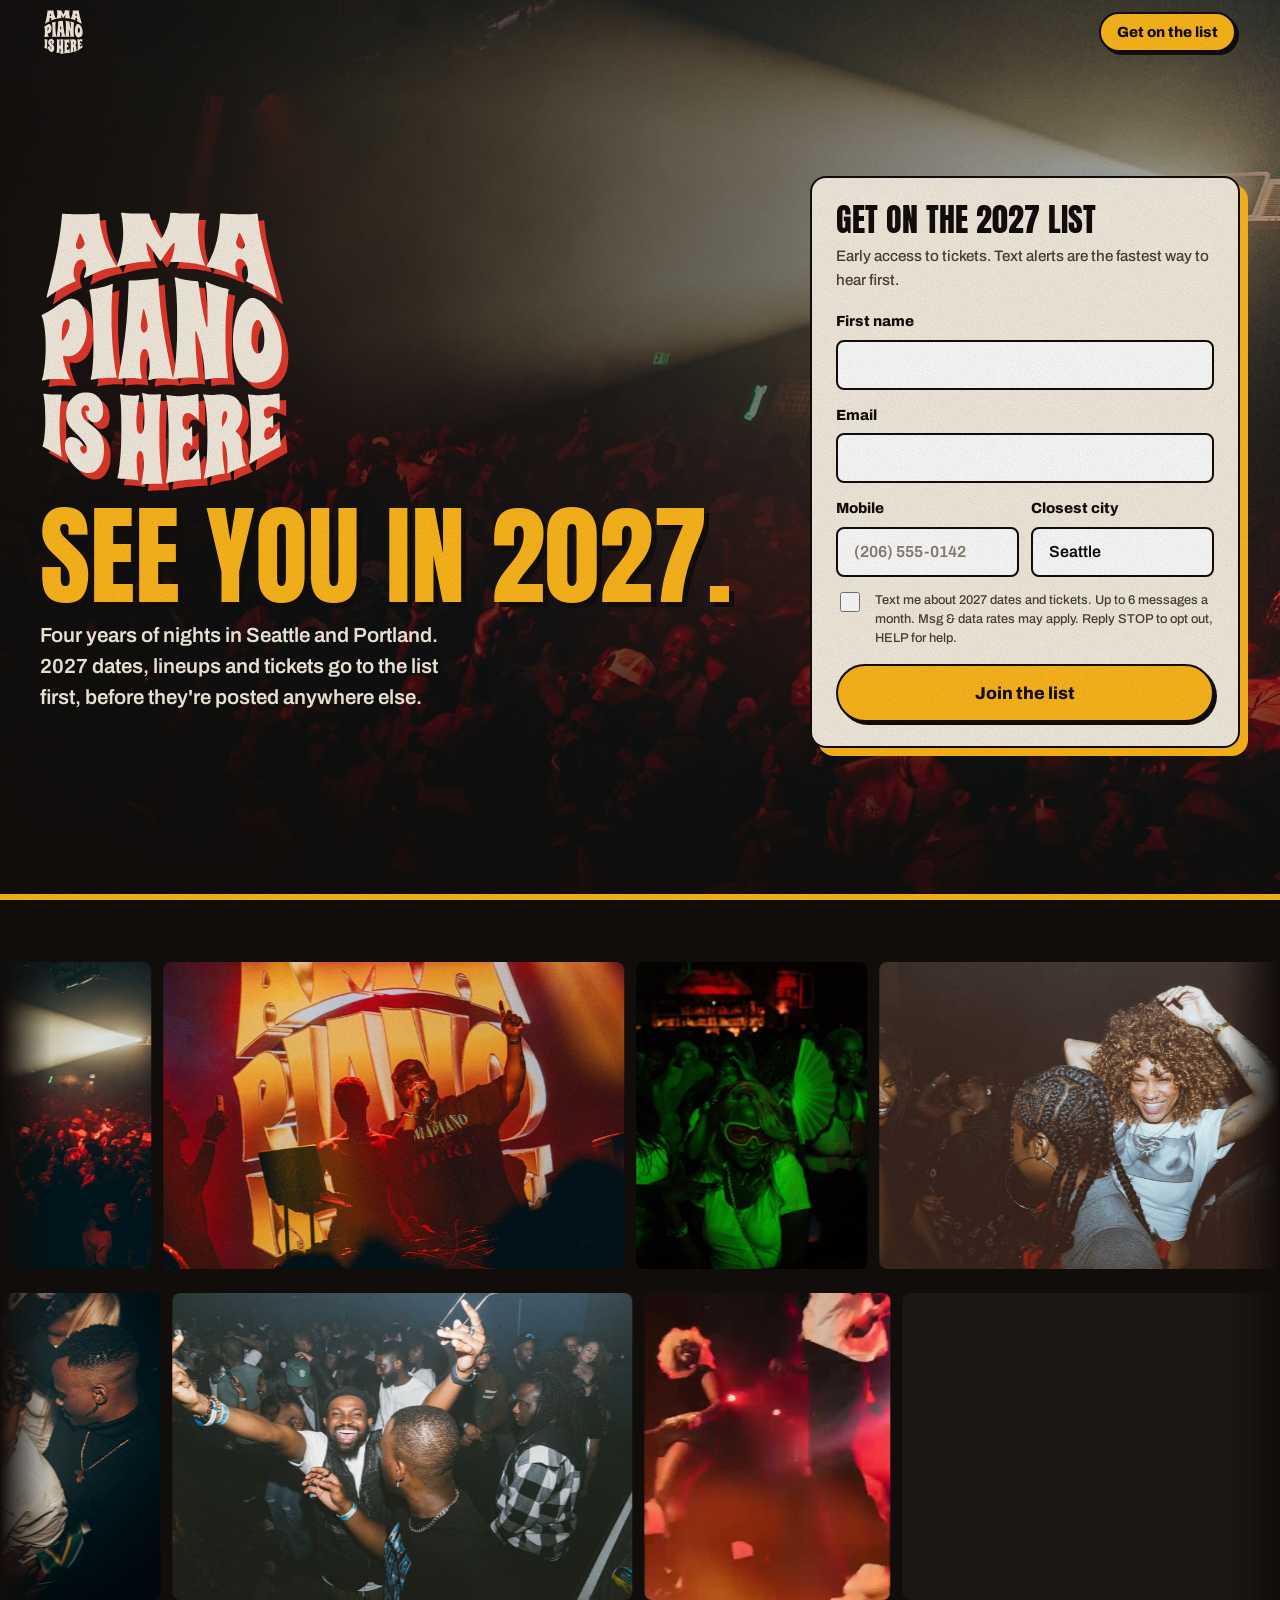
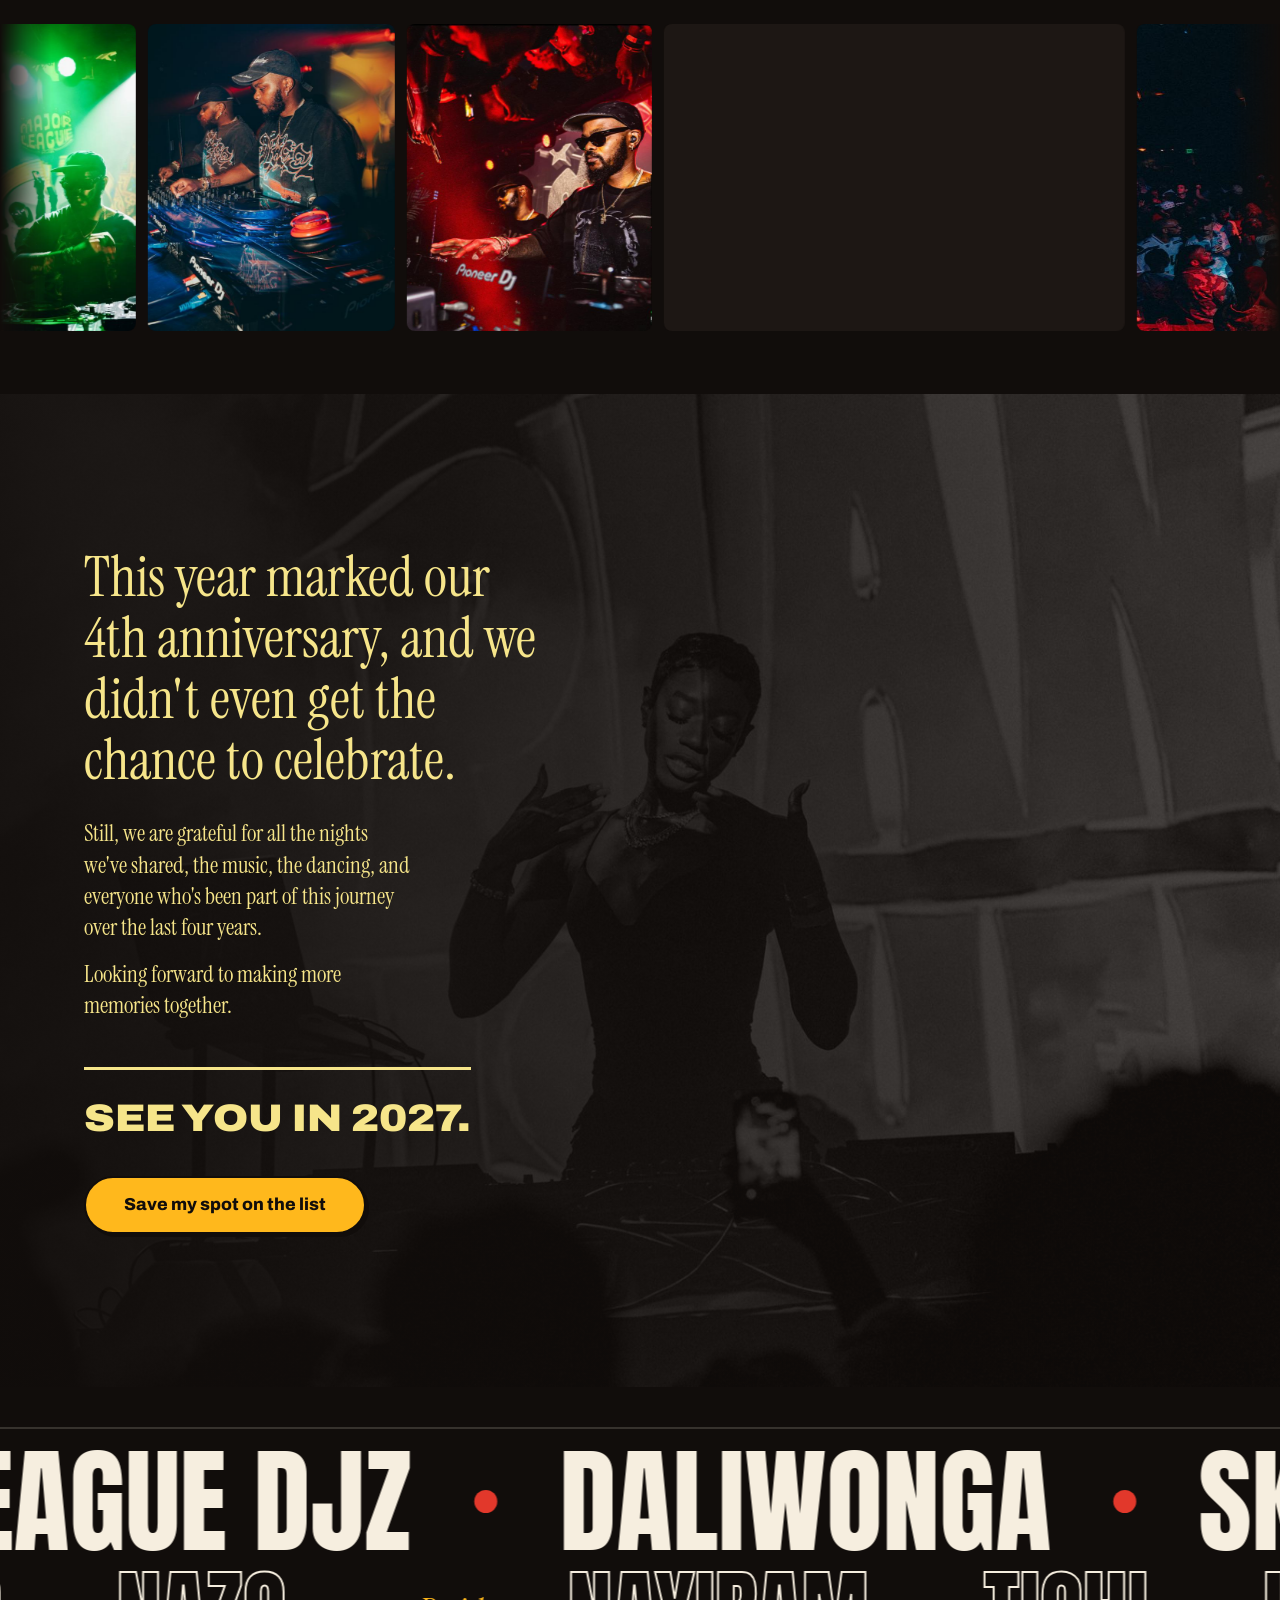
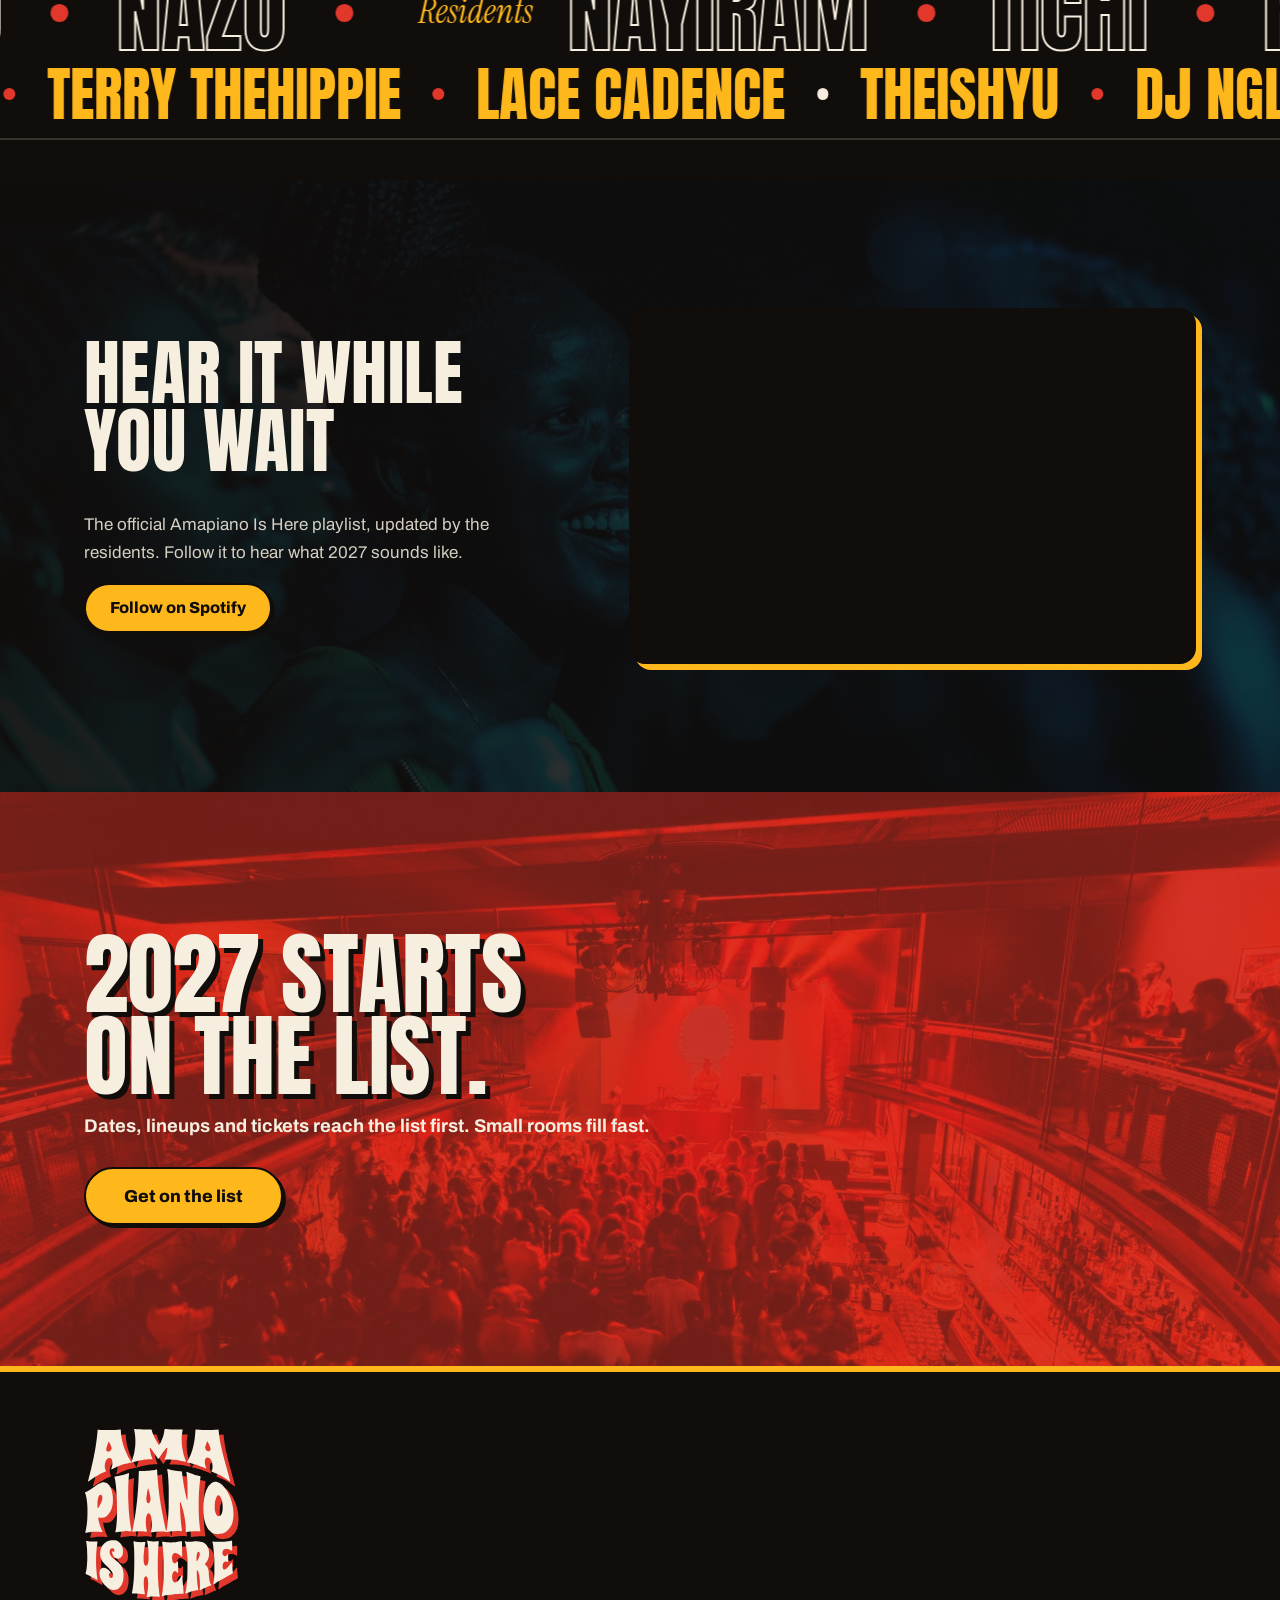
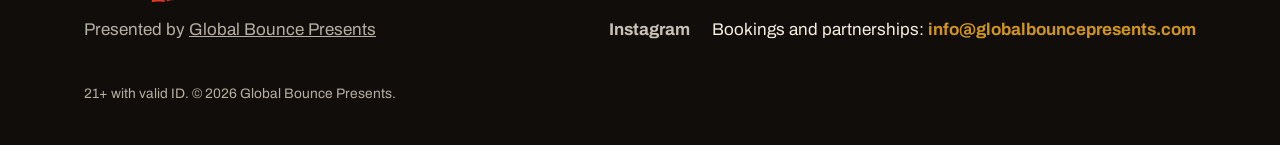
==== commit 3645881d: "Add files via upload" ====
--- a/public/index.html
+++ b/public/index.html
@@ -83,7 +83,7 @@
           </form>
         </div>
       </div>
-      <div class="beads beads--hero" aria-hidden="true"></div>
+      <div class="band band--hero" aria-hidden="true"></div>
     </section>
 
     <!-- PHOTO WALL -->
@@ -114,7 +114,7 @@
       <img class="section__photo" src="assets/photos/blue-faces-1600.jpg" srcset="assets/photos/blue-faces-800.jpg 800w, assets/photos/blue-faces-1600.jpg 1600w" sizes="100vw" alt="" aria-hidden="true" loading="lazy" decoding="async">
       <div class="wrap playlist__grid">
         <div>
-          <h2 class="h2"><span class="zulu-head">Lalela</span>Hear it while you wait</h2>
+          <h2 class="h2">Hear it while you wait</h2>
           <p>The official Amapiano Is Here playlist, updated by the residents. Follow it to hear what 2027 sounds like.</p>
           <a class="btn btn--gold" id="spotifyFollow" href="#" target="_blank" rel="noopener">Follow on Spotify</a>
         </div>
@@ -124,7 +124,7 @@
 
     <!-- CLOSING CALL -->
     <section class="closer has-photo">
-      <img class="section__photo closer__photo" src="assets/photos/flags-triptych-1600.jpg" srcset="assets/photos/flags-triptych-800.jpg 800w, assets/photos/flags-triptych-1600.jpg 1600w" sizes="100vw" alt="" aria-hidden="true" loading="lazy" decoding="async">
+      <img class="section__photo closer__photo" src="assets/photos/balcony-room-1600.jpg" srcset="assets/photos/balcony-room-800.jpg 800w, assets/photos/balcony-room-1600.jpg 1600w" sizes="100vw" alt="" aria-hidden="true" loading="lazy" decoding="async">
       <div class="wrap closer__inner">
         <h2 class="closer__h">2027 starts on the list.</h2>
         <p>Dates, lineups and tickets reach the list first. Small rooms fill fast.</p>
@@ -134,7 +134,7 @@
   </main>
 
   <footer class="foot">
-    <div class="beads" aria-hidden="true"></div>
+    <div class="band" aria-hidden="true"></div>
     <div class="wrap foot__grid">
       <div>
         <p class="foot__mark"><span class="sr-only">Amapiano Is Here</span><svg class="logo logo--foot" viewBox="0 0 1263 1428" aria-hidden="true"><use href="#aih-logo"/></svg></p>
@@ -142,7 +142,7 @@
       </div>
       <ul class="foot__links">
         <li><a id="igLink" href="#" target="_blank" rel="noopener">Instagram</a></li>
-        <li><a id="mailLink" href="#">Bookings and partnerships</a></li>
+        <li class="foot__mail">Bookings and partnerships: <a id="mailLink" href="mailto:info@globalbouncepresents.com">info@globalbouncepresents.com</a></li>
       </ul>
       <p class="foot__legal">21+ with valid ID. © <span id="year"></span> Global Bounce Presents.</p>
     </div>
--- a/public/css/style.css
+++ b/public/css/style.css
@@ -1,9 +1,8 @@
 /* ============================================================
    AMAPIANO IS HERE
-   Palette pulled from the @amapianoishere flyers, which line up with
-   the South African flag: chilli red, gold, green, blue, black, white,
+   Palette pulled from the @amapianoishere flyers and club lighting:
+   chilli red, gold, green, blue, black, cream,
    plus the anniversary pink and the Holocene kraft orange.
-   Pattern language: Zulu beadwork triangles and isihlangu (shield) ovals.
    ============================================================ */
 
 :root {
@@ -35,8 +34,6 @@
   --r-pill: 999px;
   --ease: cubic-bezier(.2, .8, .2, 1);
 
-  /* Zulu beadwork band: gold/red/green/blue triangles between bead rows */
-  --beads: url("data:image/svg+xml,%3Csvg xmlns='http://www.w3.org/2000/svg' width='32' height='28' viewBox='0 0 32 28'%3E%3Crect width='32' height='28' fill='%23110D0B'/%3E%3Cg fill='%23F6EEDF'%3E%3Crect x='1' y='1' width='2' height='2'/%3E%3Crect x='5' y='1' width='2' height='2'/%3E%3Crect x='9' y='1' width='2' height='2'/%3E%3Crect x='13' y='1' width='2' height='2'/%3E%3Crect x='17' y='1' width='2' height='2'/%3E%3Crect x='21' y='1' width='2' height='2'/%3E%3Crect x='25' y='1' width='2' height='2'/%3E%3Crect x='29' y='1' width='2' height='2'/%3E%3Crect x='1' y='25' width='2' height='2'/%3E%3Crect x='5' y='25' width='2' height='2'/%3E%3Crect x='9' y='25' width='2' height='2'/%3E%3Crect x='13' y='25' width='2' height='2'/%3E%3Crect x='17' y='25' width='2' height='2'/%3E%3Crect x='21' y='25' width='2' height='2'/%3E%3Crect x='25' y='25' width='2' height='2'/%3E%3Crect x='29' y='25' width='2' height='2'/%3E%3C/g%3E%3Cpolygon points='0,22 8,6 16,22' fill='%23FFB81C'/%3E%3Cpolygon points='8,6 24,6 16,22' fill='%23E2382B'/%3E%3Cpolygon points='16,22 24,6 32,22' fill='%23007749'/%3E%3Cpolygon points='24,6 40,6 32,22' fill='%231A2FA0'/%3E%3Cpolygon points='-8,6 8,6 0,22' fill='%231A2FA0'/%3E%3Ccircle cx='16' cy='12' r='1.6' fill='%23F6EEDF'/%3E%3Ccircle cx='0' cy='12' r='1.6' fill='%23F6EEDF'/%3E%3Ccircle cx='32' cy='12' r='1.6' fill='%23F6EEDF'/%3E%3C/svg%3E");
   --grain: url("data:image/svg+xml,%3Csvg xmlns='http://www.w3.org/2000/svg' width='220' height='220'%3E%3Cfilter id='n'%3E%3CfeTurbulence type='fractalNoise' baseFrequency='.85' numOctaves='3' stitchTiles='stitch'/%3E%3CfeColorMatrix values='0 0 0 0 0 0 0 0 0 0 0 0 0 0 0 0 0 0 .55 0'/%3E%3C/filter%3E%3Crect width='100%25' height='100%25' filter='url(%23n)'/%3E%3C/svg%3E");
 }
 
@@ -83,15 +80,6 @@
   max-width: 14ch;
   text-wrap: balance;
 }
-.zulu-head {
-  display: block;
-  font-family: var(--serif); font-style: italic; font-weight: 400;
-  text-transform: none; letter-spacing: 0;
-  font-size: 0.5em; line-height: 1.1; margin-bottom: 0.12em;
-  color: var(--gold);
-}
-.zulu { font-family: var(--serif); font-size: 1.5rem; line-height: 1.3; margin: 0; }
-.zulu em { font-style: italic; }
 p { margin: 0 0 1em; max-width: 62ch; }
 .lede { font-size: 1.25rem; line-height: 1.5; font-weight: 500; }
 
@@ -223,9 +211,6 @@
 .next span { font-weight: 600; font-size: 0.95rem; }
 .next .count { font-variant-numeric: tabular-nums; color: var(--red); font-weight: 800; }
 
-/* ---------- Beadwork bands ---------- */
-.beads { height: 28px; background: var(--beads) repeat-x center / 32px 28px; }
-.beads--hero { position: absolute; left: 0; right: 0; bottom: 0; }
 
 /* ---------- Ticker ---------- */
 .ticker { background: var(--ink); color: var(--gold); overflow: hidden; padding: 14px 0; border-bottom: 1px solid var(--line); }
@@ -246,7 +231,6 @@
 /* About: cream paper */
 .about { background: var(--cream); color: var(--ink); }
 .about .h2 { color: var(--ink); }
-.about .zulu { color: var(--red-deep); margin-top: 8px; }
 .about__grid { display: grid; grid-template-columns: 1fr 1.2fr; gap: 40px 72px; align-items: start; }
 .about__body p:not(.lede) { color: #3f342d; }
 .facts { display: grid; grid-template-columns: repeat(3, 1fr); margin: 40px 0 0; border-top: 2px solid var(--ink); }
@@ -261,7 +245,6 @@
   content: ""; position: absolute; inset: 0; pointer-events: none;
   background: radial-gradient(60% 80% at 100% 0%, rgba(255, 184, 28, 0.18), transparent 60%);
 }
-.sound .zulu-head { color: var(--gold); }
 .sound__grid { display: grid; grid-template-columns: 1.05fr 1fr; gap: 48px 72px; align-items: center; position: relative; }
 .sound__copy p { color: rgba(246, 238, 223, 0.86); }
 .sound__try { color: var(--gold) !important; font-weight: 800; margin-top: 1.4em; }
@@ -355,7 +338,6 @@
 
 /* Nights: kraft paper, ticket-stub rows */
 .nights { background: var(--kraft); color: var(--ink); }
-.nights .zulu-head { color: var(--red-deep); }
 .timeline { list-style: none; margin: 0; padding: 0; display: grid; gap: 12px; }
 .night {
   display: grid; grid-template-columns: 150px 1.1fr 1.3fr; gap: 6px 28px; align-items: center;
@@ -427,7 +409,6 @@
 
 /* Join: gold flyer */
 .join { background: var(--gold); color: var(--ink); }
-.join .zulu-head { color: var(--red-deep); }
 .join__grid { display: grid; grid-template-columns: 0.85fr 1.15fr; gap: 40px 72px; align-items: start; }
 .join__small { font-size: 0.95rem; }
 
@@ -523,13 +504,6 @@
 .hero__copy { min-width: 0; }
 
 .hero__side { display: flex; flex-direction: column; align-items: center; gap: 28px; }
-.poster {
-  width: 260px; padding: 18px 20px 16px; background: var(--cream); color: var(--ink);
-  border: 2px solid var(--ink); box-shadow: 6px 6px 0 var(--ink); transform: rotate(3deg);
-  background-image: linear-gradient(var(--cream), var(--cream)), var(--beads);
-  background-repeat: no-repeat, repeat-x; background-size: 100% calc(100% - 14px), 32px 28px; background-position: top, bottom;
-  padding-bottom: 30px;
-}
 .poster p { margin: 0; }
 .poster__k { font-family: var(--serif); font-style: italic; font-size: 1.15rem; color: var(--red-deep); }
 .poster__n { font-family: var(--display); text-transform: uppercase; font-size: 1.9rem; line-height: 1; }
@@ -543,12 +517,6 @@
 
 /* Beadwork progress strip that fills as you scroll */
 .progress { position: absolute; left: 0; right: 0; bottom: -7px; height: 7px; pointer-events: none; }
-.progress span {
-  display: block; height: 100%; width: 0;
-  background: var(--beads) repeat-x left center;
-  background-size: 8px 7px;
-  box-shadow: 0 2px 0 var(--ink);
-}
 
 /* JS drives these when motion is allowed */
 .js-motion .ticker__track, .js-motion .badge { animation: none; }
@@ -834,3 +802,17 @@
 .nav__mark { transition: opacity .25s; }
 .nav:not(.is-solid) .nav__mark { opacity: 0; pointer-events: none; }
 @media (max-width: 960px) { body.has-sticky .nav__cta--always { visibility: hidden; } }
+
+/* Colour band between sections: the flyer palette as a plain striped rule */
+.band { height: 12px; background: linear-gradient(90deg, var(--red) 0 25%, var(--gold) 25% 50%, var(--green) 50% 75%, var(--blue) 75% 100%); border-block: 2px solid var(--ink); }
+.band--hero { position: absolute; left: 0; right: 0; bottom: 0; }
+.foot__mail a { color: var(--gold); }
+
+/* ---- Toned-down palette use: no four-colour flag combinations ---- */
+.band { height: 6px; background: var(--gold); border-block: 0; box-shadow: 0 -1px 0 var(--ink), 0 1px 0 var(--ink); }
+.marquee i, .marquee i:nth-of-type(3n), .marquee i:nth-of-type(3n+1) { background: var(--red); border-radius: 50%; transform: none; }
+.marquee__row--gold i { background: var(--cream); }
+/* Playlist: let the blue stage light in the photo set the colour instead of a flat block */
+.playlist { background: var(--ink); }
+.playlist .section__photo { mix-blend-mode: normal; opacity: .5; }
+.playlist::after { content: ""; position: absolute; inset: 0; z-index: -1; background: linear-gradient(90deg, rgba(17,13,11,.85) 0%, rgba(17,13,11,.45) 100%); }
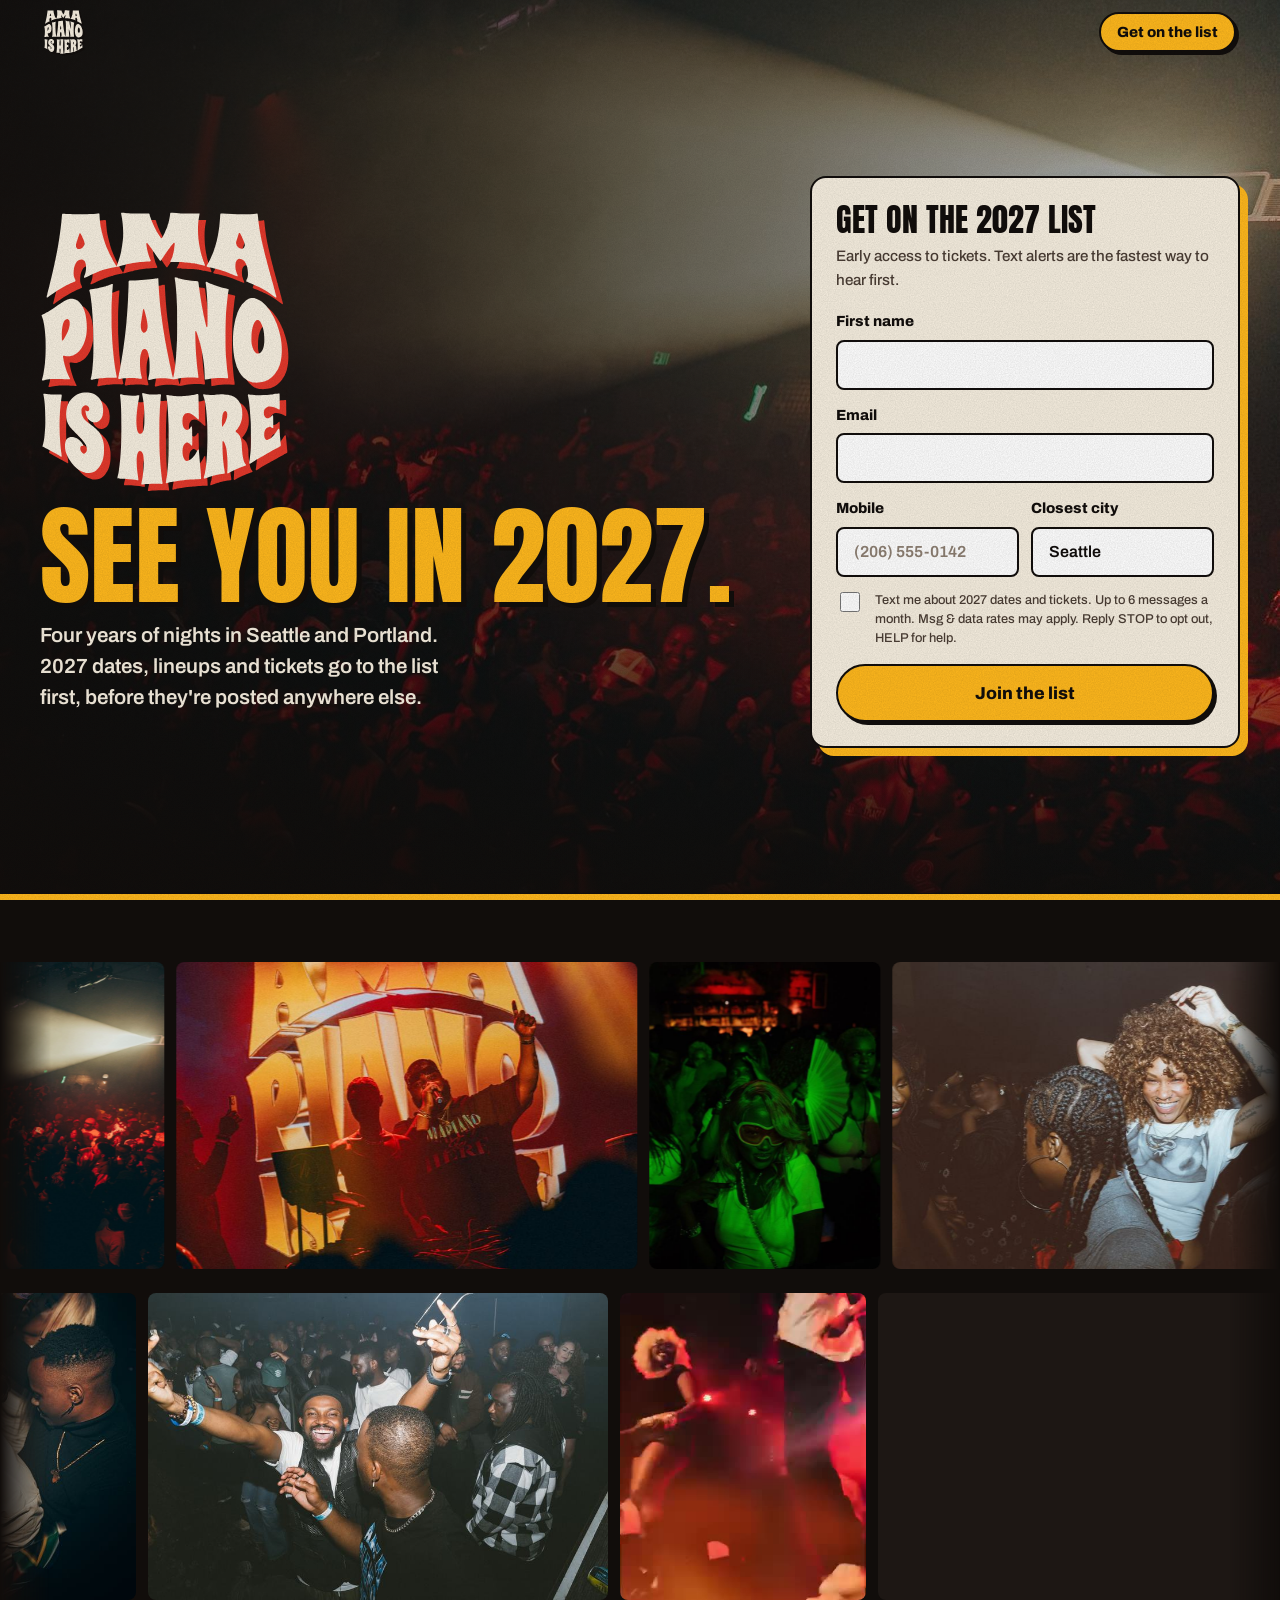
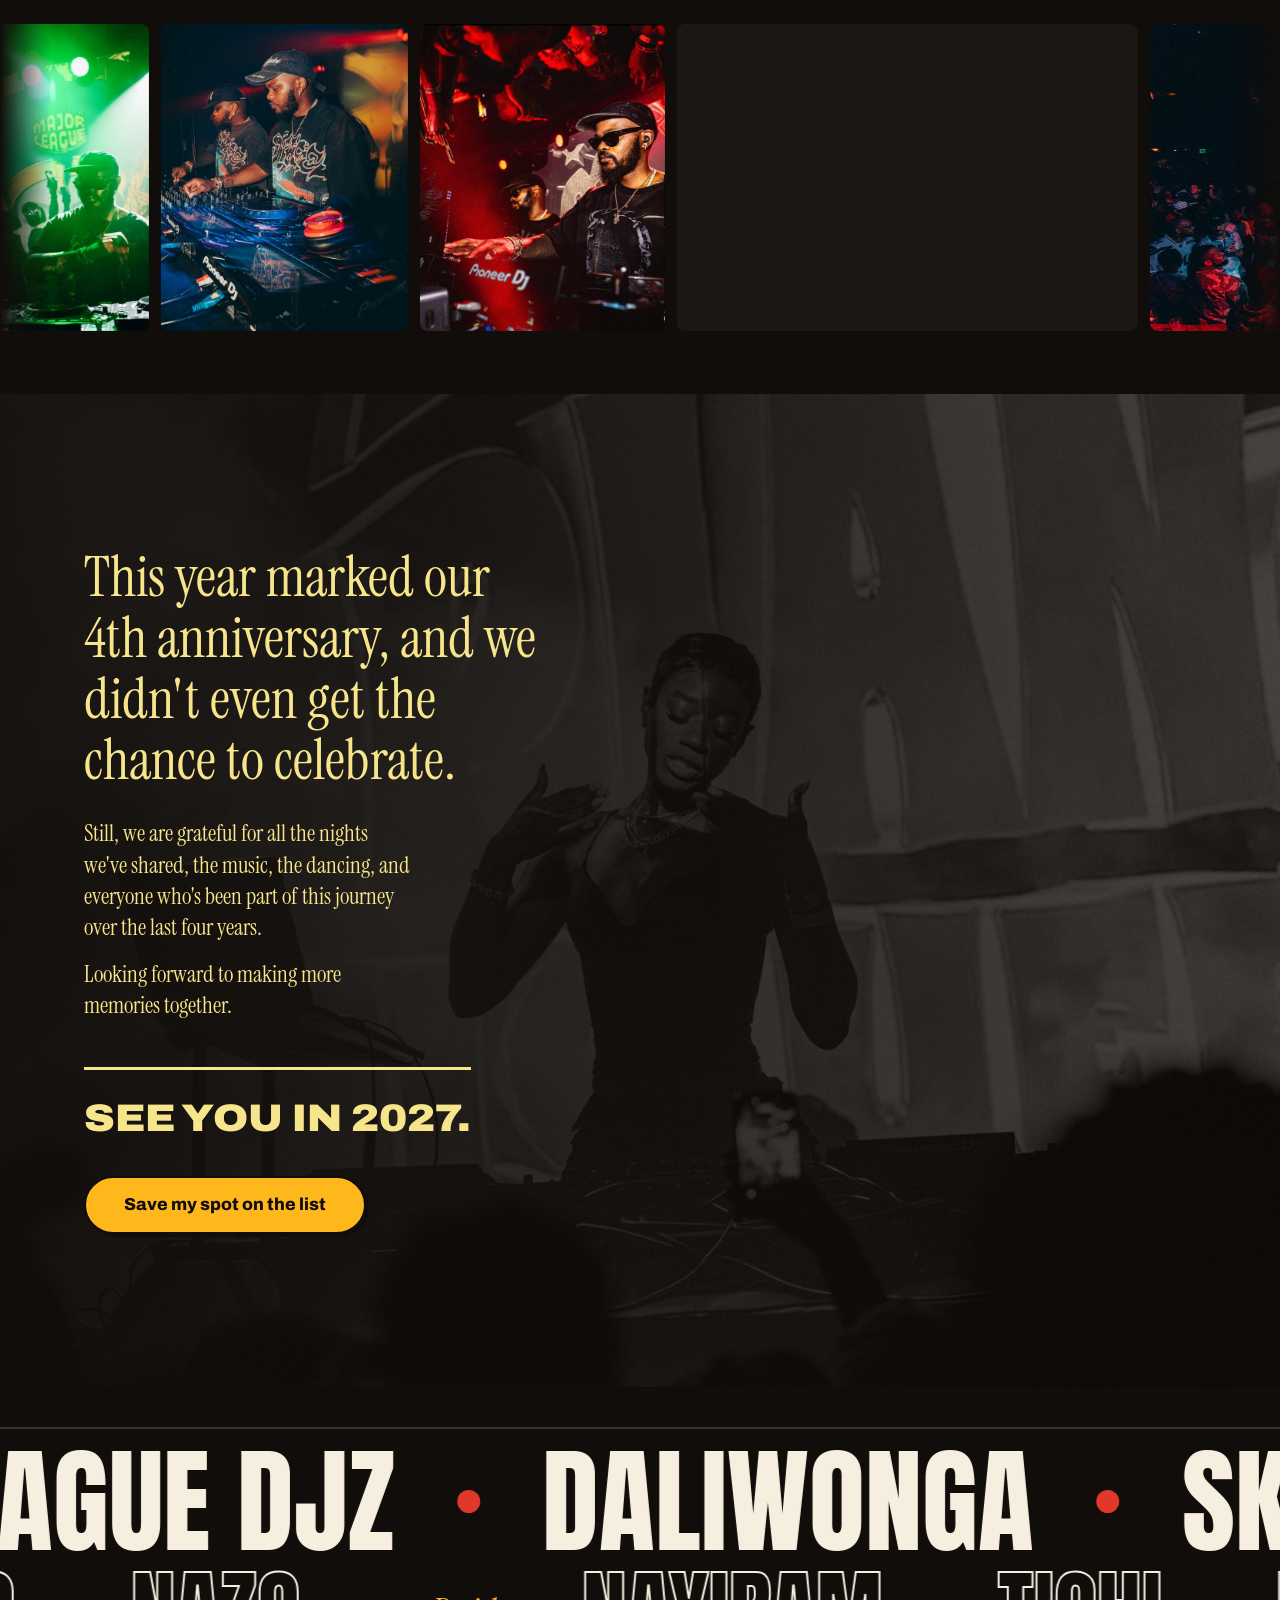
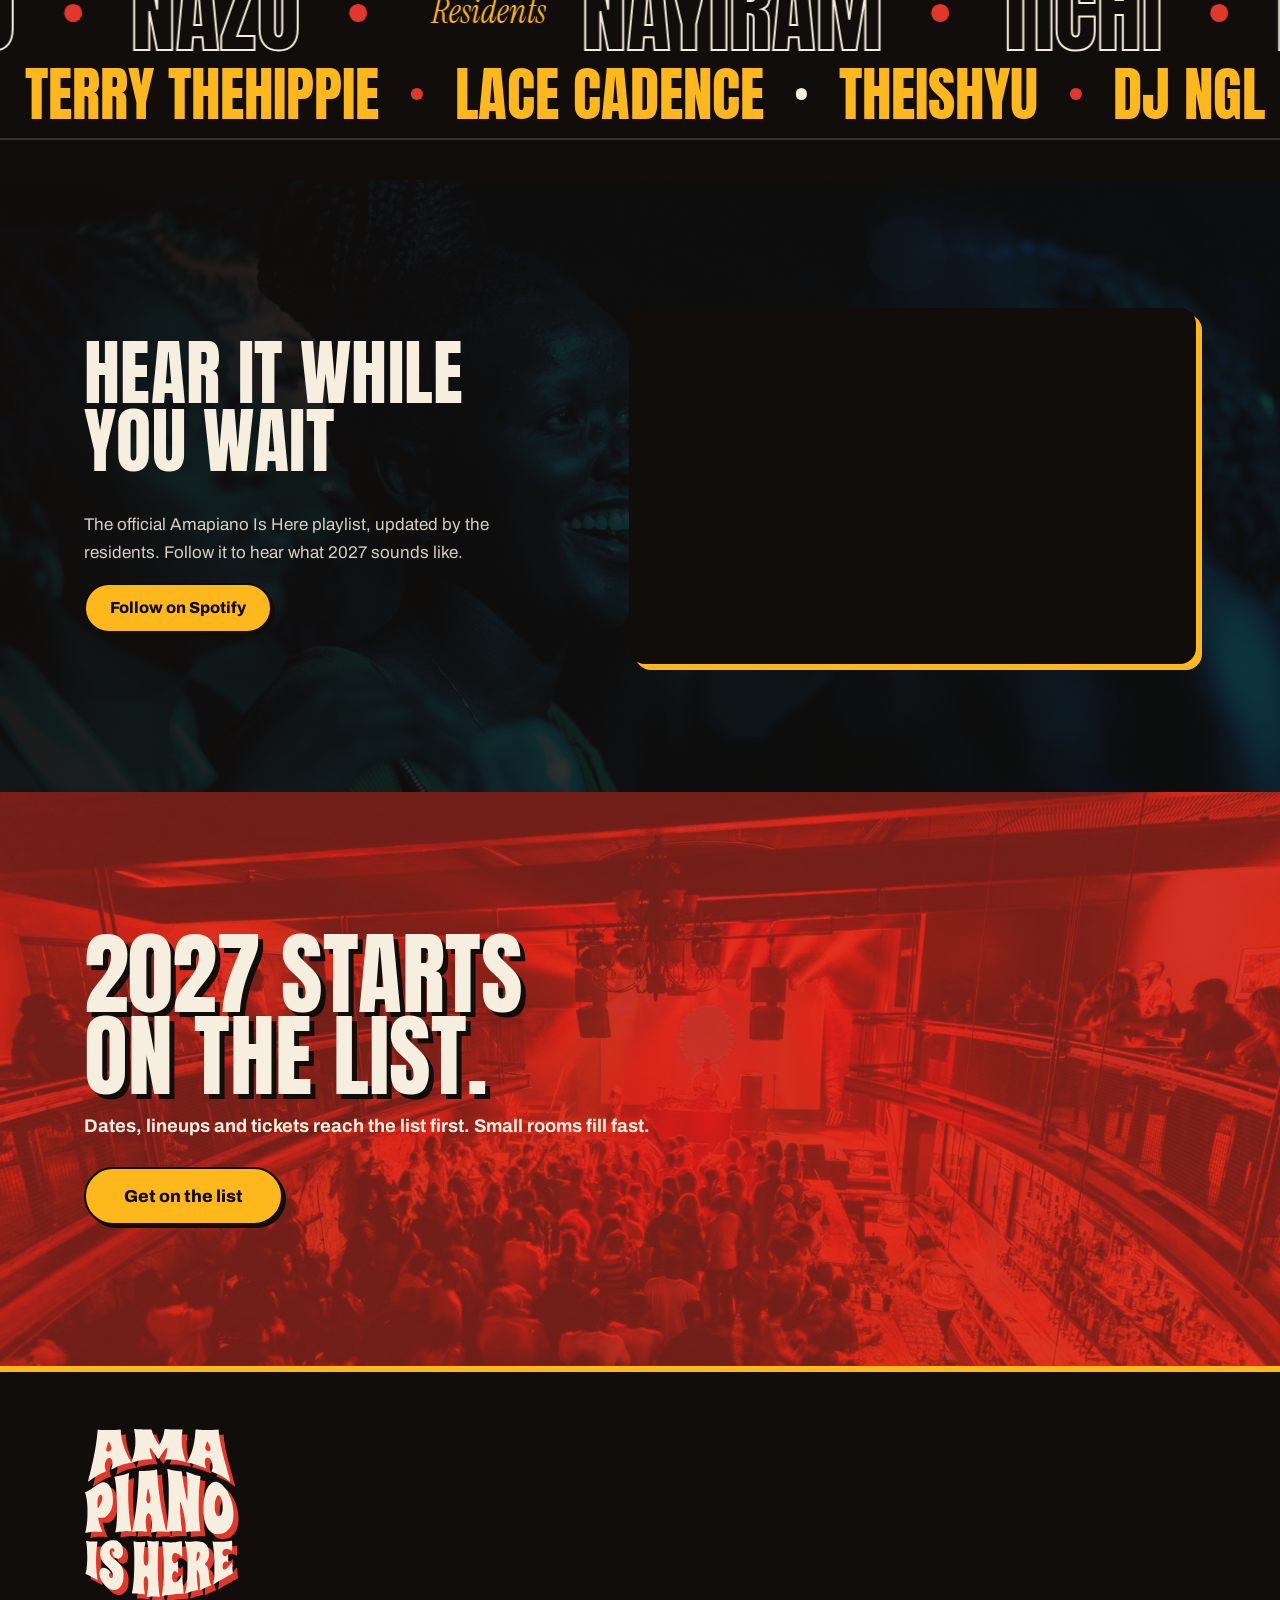
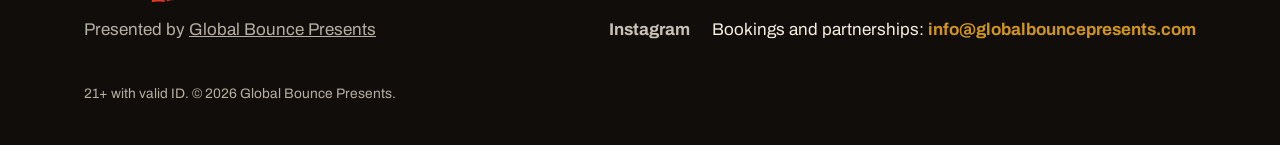
==== commit da2457e3: "Stop browsers serving stale scripts and styles after updates Version-tag the CSS and JS links and se" ====
--- a/public/index.html
+++ b/public/index.html
@@ -17,7 +17,7 @@
   <link rel="preconnect" href="https://fonts.googleapis.com">
   <link rel="preconnect" href="https://fonts.gstatic.com" crossorigin>
   <link href="https://fonts.googleapis.com/css2?family=Anton&family=Archivo:wdth,wght@62..125,400..900&family=Instrument+Serif:ital@0;1&display=swap" rel="stylesheet">
-  <link rel="stylesheet" href="css/style.css">
+  <link rel="stylesheet" href="css/style.css?v=20261115">
 </head>
 <body>
   <svg width="0" height="0" style="position:absolute" aria-hidden="true"><symbol id="aih-logo" viewBox="0 0 1263 1428"><path fill="currentColor" fill-rule="evenodd" d="M527 1419.5C526.3 1418.7 526 1416.8 526.3 1415.3C526.9 1412.5 528.8 1403.2 531.6 1389C532.4 1384.9 533.2 1379.9 533.4 1378C533.6 1376.1 534.2 1370.9 534.8 1366.5C537 1351.1 537.9 1340.4 538.6 1326C538.9 1318 539.3 1309.2 539.4 1306.4C539.8 1299.1 537.5 1273.7 535.7 1266C533 1253.6 526.6 1246 518.9 1246C511.2 1246 505.6 1256.5 503 1275.7C501.6 1285.5 502.2 1320.4 504 1339C504.5 1344.2 505 1349.4 505.1 1350.5C505.2 1351.6 506.3 1360.2 507.7 1369.5C511.4 1395.9 511.6 1397.6 509.5 1398.4C508.5 1398.7 504.5 1398.4 500.6 1397.6C477.8 1392.9 446.1 1390 418.4 1390C407.1 1390 404 1389.7 403 1388.5C401.5 1386.7 401.9 1384 406.1 1367.5C406.7 1365.3 407.5 1361 408 1358C408.5 1355 409.2 1350.9 409.5 1349C411.9 1334.6 415.5 1302.7 417 1282C417.6 1274 418.3 1265 418.6 1262C423.2 1215.5 424 1060.4 420 1002C418.9 985.4 417.4 969.6 416.1 961C415.2 955.2 415.3 954.3 416.9 952.6C418.5 951.1 419.3 951 422.1 951.8C439.4 957.1 455.2 959.1 480.2 959.1C494.1 959.1 502.7 958.7 504 958C505.1 957.4 508.2 957 510.8 957.2L515.5 957.5L515.3 962.5C515.2 965.2 514.7 969.8 514.1 972.5C512.4 980.8 511 988.2 510 994C509.5 997 508.5 1003.5 507.7 1008.5C506.9 1013.5 505.7 1022.2 505.1 1028C504.5 1033.8 503.5 1042.3 503 1047C498 1090.3 500.9 1136.3 509.3 1149C513.5 1155.4 516.6 1157.2 522.2 1156.4C527.5 1155.7 528.8 1154.8 532.6 1149C536.5 1143.1 537.5 1139.7 540 1123.5C542 1110.3 542.4 1101.2 542.3 1070.5C542.2 1028.1 539.6 998.6 532.8 963.6C529.1 944.3 529.3 943.7 538.7 946.4C548.1 949.2 550.9 949.8 562.5 951.6C576 953.6 607 953.9 618.3 952C628.8 950.3 629.4 950.8 628 961.1C627.5 965.1 626.6 975.9 626 985C625.4 994.1 624.7 1002.2 624.5 1003C623.9 1004.8 623.5 1013.2 621.9 1048C621.4 1061.5 620.7 1075.9 620.5 1080C620.1 1089 620 1207.3 620.5 1221.5C621 1240.7 622 1264.6 622.5 1272C622.8 1276.1 623.2 1283.5 623.5 1288.5C624.2 1301.4 625.9 1322.9 627.1 1334C627.6 1339.2 628.7 1350 629.6 1358C630.4 1366 631.4 1375.7 631.9 1379.5C632.4 1383.3 633.3 1390.8 633.9 1396C634.6 1401.2 635.5 1407.2 636.1 1409.3C637.2 1413.6 636.6 1416.5 634.4 1417.4C633.6 1417.7 626 1417.5 617.7 1416.9C598.2 1415.5 555.6 1416.9 540.5 1419.4C531.6 1420.9 528.2 1420.9 527 1419.5ZM654.2 1412.7C653.3 1411.7 653.4 1409.4 654.6 1402.9C658.6 1380.7 659.2 1377 660.1 1370C662.5 1349.5 665.8 1310.6 666.5 1292.5C666.8 1285.3 667.3 1274.5 667.7 1268.5C668.6 1254.2 668.6 1127.5 667.7 1110C667.3 1102.6 666.8 1089.1 666.5 1080C666 1066.1 664.8 1045.4 662.5 1010C662 1002.5 660.7 991.4 657.9 971.2C656.8 963.4 656.2 956.5 656.5 956C657.4 954.6 661.4 954.8 669.5 956.5C681.1 959 709.7 962 722.8 962C736.7 962 772.2 959.5 779 958C781.5 957.4 786.3 956.5 789.8 956C793.2 955.4 798.8 954.5 802.2 954C805.7 953.4 809.6 952.6 811 952.1C820.6 948.5 823 950 823.1 959.8C823.1 963.5 823.3 972.8 823.5 980.5C823.8 991.9 824.6 1035.8 825.2 1073.6C825.4 1086 823.5 1086 811.5 1074C784 1046.4 759.7 1041.8 746.2 1061.7C741.8 1068.2 741.2 1070.5 740.1 1083.9C738.5 1105.9 742.2 1121.7 751.3 1131C756.1 1135.9 759.6 1137.3 765.2 1136.7C771.4 1135.9 774.8 1133.4 780.2 1125.8C785 1118.9 786.1 1118.2 788.4 1120.5C789.8 1121.9 790 1125.2 790.2 1141.8C790.3 1152.6 790.4 1165.5 790.6 1170.5C791.3 1201.9 791.1 1217.3 789.8 1218.1C787.4 1219.7 786.2 1219 782.7 1214.1C778.7 1208.6 774.1 1204.9 768.9 1203.2C763.9 1201.5 762.6 1201.7 757 1204.5C747.8 1209.2 742.7 1219.7 740.8 1237.8C737.6 1269.5 747.9 1298 762.7 1298C772.8 1298 790.5 1286.3 798.5 1274.2C800 1271.9 801.6 1270 802 1270C802.9 1270 807.4 1262.4 814.5 1249C819.3 1239.9 821.8 1237.4 824.1 1239.7C825.2 1240.8 827.5 1265.9 831 1312.5C831.6 1320.2 832.5 1330.8 833 1336C835.3 1359.6 836.7 1378.1 836.6 1385L836.5 1392.5L818.5 1392.6C808.1 1392.7 791.3 1393.7 778.5 1395C766.4 1396.2 752.5 1397.6 747.5 1398C724.3 1400.3 702.9 1403.2 688.8 1406C686.1 1406.6 681.9 1407.4 679.2 1407.8C676.6 1408.2 673.9 1408.9 673.2 1409.4C672.4 1409.9 669.1 1410.9 665.7 1411.6C662.3 1412.4 658.6 1413.3 657.4 1413.6C656.3 1413.9 654.9 1413.5 654.2 1412.7ZM851 1388.5C850.3 1387.7 850 1386 850.3 1384.8C850.7 1383.5 851.6 1379.7 852.4 1376.3C853.1 1372.9 854.1 1369.6 854.6 1368.8C855.1 1368.1 855.8 1365.3 856.3 1362.5C856.7 1359.8 857.5 1355 858 1352C858.5 1349 859.2 1344.9 859.5 1343C861.3 1332.3 864 1308.5 865 1294.5C865.6 1285.7 866.5 1273.8 867 1268C870.1 1232.3 870.4 1125.6 867.5 1089.5C867.2 1086.2 866.8 1079.2 866.5 1074C865.7 1058.8 862.7 1026.7 861.4 1018.5C861.1 1016.9 860.5 1012.4 860 1008.5C859.5 1004.6 858.6 999.2 858 996.5C857.4 993.8 856.5 989.5 856 987C854.4 979 853.3 974.7 850 964.7C845.9 952.4 846.4 951.3 855.6 952.9C867.5 955 892.8 956.2 903.9 955.1C935.2 952.1 942.2 951.7 956.5 952.4C973.4 953.2 982.1 954.6 992.9 958.5C1013.9 965.9 1030.7 980.5 1039.1 998.6C1040.8 1002.4 1042.9 1006.7 1043.6 1008.2C1044.4 1009.6 1045 1011.6 1045 1012.7C1045.1 1013.7 1045.8 1016.3 1046.6 1018.5C1050.4 1028.8 1051.8 1058 1049.4 1075C1047.8 1086.1 1042.8 1102.7 1039.8 1107.2C1038.8 1108.6 1038 1110.3 1038 1110.8C1038 1113.3 1021.5 1138 1019.8 1138C1018.8 1138 1016 1143.5 1016 1145.4C1016 1146.2 1018.4 1148.2 1021.2 1149.8C1034.8 1157.5 1043.8 1175 1046.9 1199.5C1047.9 1207 1048.2 1212.3 1049.6 1241.5C1050.2 1255.4 1052.4 1271.8 1055.1 1284C1056.2 1288.7 1057.4 1294.1 1057.9 1296C1059 1301 1064.4 1311.3 1068.1 1315.5C1072.6 1320.6 1072 1321 1052 1328.2C1049 1329.2 1044.4 1331 1041.8 1332.1C1039.1 1333.1 1034.6 1334.9 1031.8 1336.1C1016.1 1342.4 993 1353.3 980.8 1360.3C975.5 1363.3 975 1363.4 973.4 1361.8C971.9 1360.3 971.9 1359.1 972.9 1349.3C974.4 1334.4 974.3 1303.6 972.5 1278C971.1 1257.5 968.4 1234.6 967.2 1232.5C966.9 1232 966.1 1228.6 965.4 1225C963.2 1213.4 955.5 1196.6 951.8 1195.4C947.8 1194.2 947.5 1195.9 947.8 1221.3C948.2 1268.2 951.3 1303.7 959.1 1353.2C960.5 1362.1 959.8 1364 954.6 1364C950.6 1364 920.3 1369.4 910 1372C907.5 1372.6 903.9 1373.4 902 1373.9C900.1 1374.3 897.5 1375.2 896.3 1375.8C895.1 1376.5 893.2 1377 892.1 1377C889.2 1377 866.9 1384.5 861.1 1387.5C855.3 1390.4 852.8 1390.6 851 1388.5ZM239 1360.1C236.5 1359.7 233.5 1358.9 232.3 1358.2C231.1 1357.5 229.2 1357 228 1357C226.9 1357 223.7 1355.9 221 1354.5C218.3 1353.1 215.6 1352 215.1 1352C213.6 1352 198.2 1342.3 193.3 1338.2C187.2 1333.1 173.1 1319.3 170 1315.3C152 1292.2 145.1 1280.9 139.4 1265.8C131.9 1245.8 131.3 1243.3 130.1 1228C127.9 1199.6 136.5 1180.1 153.5 1175.2C176.2 1168.8 205.2 1183.5 220.4 1209L225.3 1217.3L223.1 1219.2C221.8 1220.2 219.3 1221 217.4 1221C212.7 1221 210.3 1224 209.5 1230.9C208.3 1241.7 213.6 1253 222.3 1258C225.1 1259.6 228.2 1261 229 1261C232.1 1261 237.6 1256.1 240.5 1250.9C243.1 1246.1 243.4 1244.7 243.2 1236.8C243.1 1231.1 242.6 1227 241.5 1225.1C240.7 1223.4 240 1221.1 240 1219.8C240 1216.4 230.4 1201.2 223 1192.9C219.4 1188.9 204.1 1173 189 1157.5C173.9 1142.1 159.3 1126.8 156.7 1123.5C151.6 1117 143 1101 141.3 1094.5C140.7 1092.3 139.7 1088.7 139.1 1086.5C134.3 1068.8 134.6 1042.7 139.8 1020.5C141.7 1012.7 145.1 1003.5 147.5 999.8C148.9 997.7 150 995.5 150 994.8C150 992.4 162.6 976.6 170.1 969.5C183.2 957 199.9 948.4 218 944.5C234 941.1 259.1 941.8 270.5 946C281.1 949.9 282.7 950.6 289.5 955.1C300.4 962.3 310.8 973.8 316 984.5C318.4 989.5 320.8 994.4 321.3 995.5C324.1 1001 327 1016.7 327.7 1029.8C328.4 1043 326.7 1060.4 324.4 1065.1C323.7 1066.6 322.5 1069.5 321.7 1071.6C319.9 1077 311.7 1087.4 306.7 1090.9C299.3 1095.9 296.1 1097.1 287.9 1097.7C275.1 1098.7 262.9 1093.9 253.9 1084.3C249.3 1079.5 243 1070 243 1068C243 1067.1 242.4 1065.6 241.6 1064.5C240.9 1063.4 240 1061.2 239.7 1059.5C239.4 1057.8 238.4 1053.1 237.6 1049C235 1035.8 235.5 1034.1 241.1 1038.1C248.1 1043 256 1037.8 256 1028.3C256 1022.4 252.1 1015.1 247.5 1012.2C237.4 1005.8 225.7 1009.9 219.1 1022C215.6 1028.4 215.6 1028.6 215.6 1040.5C215.6 1053.2 216.5 1057.1 221.6 1067.3C228.3 1080.5 235.1 1088.3 248.4 1097.8C281.3 1121.5 291.1 1129.8 303.1 1144.3C308.9 1151.2 320 1168.6 320 1170.8C320 1171.4 321.1 1174.3 322.4 1177.2C323.7 1180.1 325.4 1184.5 326 1187C326.7 1189.5 327.6 1192.6 328 1194C328.9 1196.6 330.2 1204.5 331.9 1216.5C332.8 1222.9 332.5 1254.1 331.4 1263.5C330.6 1270.6 329.2 1279.4 328.1 1283.8C327.5 1286.1 326.6 1289.7 326.1 1291.8C324.6 1298.1 323.4 1301.3 320.6 1306.7C319.2 1309.6 318 1312.4 318 1312.9C318 1314.4 308.1 1330.1 304.6 1334.1C298.7 1341 297.2 1342.5 292.9 1346C281 1355.7 270 1359.8 254.5 1360.4C248.4 1360.7 241.5 1360.5 239 1360.1ZM1087 1311.5C1086.2 1310.6 1086 1308.8 1086.4 1306.8C1089.8 1289.5 1093.6 1254.8 1095 1229C1095.9 1211.1 1095.6 1116.2 1094.6 1099.2C1094.3 1095.2 1093.9 1087.7 1093.6 1082.7C1089.6 1017.3 1085.8 984 1079.3 957.4C1078.5 954.1 1081.7 951.7 1085.9 952.4C1095.7 954.1 1119.2 956 1133 956.3C1153.8 956.8 1201.8 953.8 1211.5 951.4C1212.6 951.2 1218.5 950.3 1224.5 949.5C1230.5 948.7 1237.1 947.8 1239.1 947.4C1241.5 947 1243 947.3 1243.8 948.2C1245 949.7 1245.7 1028 1244.5 1030C1243.3 1032 1239.3 1030.9 1232.8 1027C1229.2 1024.8 1221.3 1021.4 1215.4 1019.4C1202.2 1014.9 1187.5 1014.2 1181 1017.7C1168.3 1024.5 1164.9 1029.1 1163 1041.5C1161.5 1051.9 1162.9 1060.4 1167.3 1067.8C1174.9 1080.5 1188.4 1079.8 1201.7 1066C1206.9 1060.6 1209.5 1059.8 1210.5 1063.1C1210.9 1064.2 1211.3 1079 1211.3 1095.8L1211.5 1126.5L1209.3 1126.8C1208.1 1127 1204.6 1125.7 1201.5 1123.9C1196.5 1121.1 1195.3 1120.8 1190.1 1121.3C1179.3 1122.2 1170.7 1130.3 1166.5 1143.5C1164.2 1150.5 1163.7 1168.6 1165.7 1173.5C1166.3 1175.2 1167.1 1177.7 1167.4 1179.2C1167.7 1180.7 1169.6 1183.5 1171.5 1185.6C1174.9 1189.2 1175.2 1189.3 1180.5 1188.7C1194.3 1187.3 1211.1 1172 1228.1 1145.5C1236.5 1132.5 1237.9 1130.8 1240.4 1131.2C1243 1131.6 1243.3 1133.3 1245.6 1159.5C1248.3 1190.7 1248.8 1196 1250 1207.8C1251.4 1221.4 1251.4 1221.2 1240 1227.1C1235.9 1229.2 1231.2 1231.7 1229.5 1232.6C1227.8 1233.5 1225.6 1234.8 1224.5 1235.4C1219.3 1238.1 1204.8 1246.1 1198.5 1249.7C1185.2 1257.3 1177 1262 1169.8 1266.1C1165.8 1268.3 1162.1 1270.5 1161.5 1271.1C1161 1271.6 1160 1272 1159.4 1272C1158.7 1272 1156 1273.3 1153.3 1274.9C1150.7 1276.4 1145.3 1279.5 1141.5 1281.7C1125.7 1290.7 1109.3 1300.5 1105.5 1303.2C1097.5 1308.8 1090.8 1313 1089.5 1313C1088.8 1313 1087.7 1312.3 1087 1311.5ZM103.1 1272.8C97 1268.4 76.3 1256.8 50 1243C16.2 1225.1 13.5 1223.7 13.1 1223.4C12.9 1223.2 13.2 1220.9 13.9 1218.2C20.9 1191.5 21.5 1187.9 24.3 1156.5C27.3 1124.3 27.8 1112 27.5 1078C26.9 1017.8 24.4 984.8 18.1 955.5C16.3 947.6 16.6 947.6 36.5 950.6C51.3 952.9 57.3 953.3 82.5 953.6C98.5 953.7 111.8 953.9 112.2 953.9C113.4 954 113.2 959.3 111.6 969.4C101.2 1034.7 98.7 1125.4 105 1201C107.2 1226.6 108.1 1235 110.7 1253.7C112.9 1269.5 113.1 1273.1 112.1 1274.4C110.2 1276.7 108.1 1276.3 103.1 1272.8ZM950.4 1116C954.8 1109.9 962.9 1096 964.6 1091.5C971.5 1074.2 972.1 1071.6 972.3 1061C972.5 1051.3 972.3 1050.1 969.7 1045.3C966.9 1039.8 964.2 1038.2 959.7 1039.4C956.3 1040.2 952 1044.9 952 1047.7C952 1049 951.4 1051.1 950.6 1052.3C947.6 1057.1 944.5 1086.7 944.9 1107.4C945.2 1121.7 945.7 1122.5 950.4 1116ZM1110 891C1105.9 890.5 1101.5 889.6 1100.2 889C1098.9 888.5 1097 888 1095.9 888C1094.8 888 1092 887.1 1089.8 886C1087.5 884.9 1085.1 884 1084.4 884C1082.8 884 1065.9 872.8 1064 870.5C1063.2 869.5 1060.8 867.4 1058.7 865.9C1056.6 864.4 1053.7 861.6 1052.2 859.6C1039 842.5 1036.1 838.1 1030.5 826.5C1021.8 808.6 1020 804.3 1020 801.9C1020 800.8 1019.5 798.9 1018.8 797.7C1018.2 796.5 1017.3 793.9 1016.9 792C1016.5 790.1 1015.7 787.1 1015.2 785.5C1014.2 782.7 1013 778.3 1011 770C1010.5 768.1 1009 759.1 1007.6 750C999.2 696 1000.4 630.3 1010.6 582.8C1012 576.6 1013.7 568.6 1014.4 565C1015.2 561.4 1016.3 557 1016.9 555.2C1019.6 547.3 1020.2 545.3 1021 542.1C1021.5 540.3 1022.3 538.3 1022.9 537.7C1023.5 537.1 1024 535.6 1024 534.3C1024 529 1040.2 497.2 1048.6 486C1053.1 480 1071.4 462 1073 462C1073.6 462 1075.7 460.9 1077.8 459.5C1087.3 453.3 1107.5 450.5 1119.1 453.9C1126.2 456 1142 463.9 1148.9 468.9C1166 481 1188.5 506.9 1202 529.8C1205.4 535.7 1209.6 542.7 1211.1 545.3C1212.7 548 1214 550.7 1214 551.3C1214 552 1214.9 553.6 1216 555C1217.1 556.4 1218 558.1 1218 558.7C1218 559.4 1219.8 563.7 1221.9 568.2C1224 572.8 1226.6 578.3 1227.5 580.5C1229.7 585.7 1241 619.5 1242.1 624.2C1243.1 628.3 1244.5 633.9 1246 639.8C1258.5 688.4 1259.4 750.3 1248.1 789C1247 792.6 1245.6 797.5 1244.9 800C1244.2 802.5 1242.4 807.1 1240.8 810.2C1239.3 813.4 1238 816.5 1238 817.1C1238 818.8 1228.8 834.1 1223.7 841C1217.2 849.8 1201.1 865.8 1193.5 871C1185 876.8 1166.8 886 1164 886C1162.8 886 1160.9 886.5 1159.7 887.2C1153.6 890.5 1124.3 892.7 1110 891ZM11 879.5C10 878.3 10 877.1 10.8 874.2C11.8 870.6 12.9 866.5 15 858C15.6 855.8 16.4 852.3 16.9 850.2C17.9 846.6 20.9 827.1 23 811.5C23.6 807.1 24.5 800.5 25 796.8C25.6 793.1 26 787.7 26 784.7C26 781.8 26.4 776.9 26.9 773.9C29.1 761.5 30.1 696.6 28.6 664C28 649.3 25.9 623.6 24.5 614C24.3 612.1 23.3 605.1 22.4 598.5C21 588.1 19.6 581.1 16.1 566C15.6 564.1 14.6 560.7 13.7 558.5C7.2 541.5 7.1 540.6 10.7 539.4C14 538.3 36.5 526.7 44 522.2C51.5 517.7 62.8 510.1 81.5 497C117.6 471.7 133.5 462 143.5 459.3C145.7 458.7 149.4 457.6 151.7 456.9C160.4 454.4 180.9 457 187.4 461.5C188.5 462.3 190.2 463 191.1 463C192 463 193.5 463.9 194.5 465C195.5 466.1 196.9 467 197.5 467C200.9 467 224 496.8 224 501C224 502 227.2 509.4 229.6 514.2C230.4 515.6 231 517.6 231 518.7C231.1 519.7 231.8 522.3 232.6 524.5C235.5 531.9 238.2 545.2 240.5 563C244.8 595.6 243.8 632.7 238.1 655.8C237.5 658.1 236.6 661.7 236.1 663.8C234.2 671.9 227.8 689.7 224.7 695.5C210.7 721.8 196.5 737.5 178.3 746.8C172.7 749.7 167.3 752 166.3 752C165.3 752 162.7 752.7 160.5 753.5C155.1 755.4 139.6 755.4 129.7 753.4C119.6 751.3 118.7 752 120 760C121.7 770.3 124 782.5 124.9 786C125.4 787.9 126.4 791.5 127 794C130.6 808 137.9 831 142 841C143.2 844 144.7 847.9 145.4 849.5C146 851.2 147.3 853.8 148.3 855.3C149.2 856.7 150 858.5 150 859.3C150 860 151.3 862.7 153 865.3C158.9 874.6 157.4 875.3 135.5 873.5C115.6 871.8 73.1 871.6 59.2 873C39 875.1 32.9 876.1 22.5 879C15.5 880.9 12.3 881.1 11 879.5ZM563 876.5C561.6 874.8 562.2 869.6 565.4 855.5C568.4 842.9 569.5 827.9 569.3 803C569.2 779 567.7 762.8 564.1 748.2C563.5 745.9 562.6 742.3 562.2 740.2C561.7 738.2 560.6 735.1 559.7 733.3C558.8 731.5 558 729.5 558 728.8C558 725.9 550.9 718.6 546.8 717.2C543 715.9 542.3 716 537.7 718.1C531.2 721.2 527.5 728.3 523.1 745.8C516.5 771.9 518.8 830.2 527.5 859.4C531.1 871.3 529.5 872.9 515.7 870.7C504.4 868.8 469.9 866.9 460.5 867.5C433 869.4 421.3 870.4 420 871C419.2 871.4 416.4 872 413.9 872.4C408 873.3 405.5 871.3 406.4 866.6C408.5 856.7 409 853.6 410.4 845.2C411.3 840.1 412.3 835.3 412.7 834.7C413.1 834 413.8 831 414.2 828C414.6 825 415.4 820.2 415.9 817.5C419.9 797.2 429.1 741.4 433.4 710.5C440 663.6 442 646.9 447 598.5C447.5 593 448.3 585.4 448.7 581.5C449.1 577.6 449.4 573.8 449.3 573C449.2 572.2 449.6 567.9 450.1 563.5C452.2 544.2 456.1 484.9 457.5 447.5C457.8 439.8 458.5 424.3 459 413C459.6 401.8 460 386.5 460 379C460 360.2 458.6 361.4 480.7 361.2C519.2 360.8 573 356.6 593.5 352.4C610.3 348.9 611.9 348.7 613.4 349.9C614.8 351.1 614.9 352.9 616.6 391.5C616.9 398.1 617.3 406.4 617.6 410C617.9 413.6 618.3 419.4 618.5 423C618.6 426.6 619.1 433.1 619.4 437.5C622 467.4 624.1 490.7 625 498C628.3 526.2 629.3 534.5 630.5 543C631.3 548.2 632.4 556.8 633 562C634.1 571.2 637.6 594.9 640.5 613.5C641.3 618.5 642.2 624.1 642.4 626C642.7 627.9 643.8 635.1 645 642C646.2 648.9 647.5 657 648 660C650.4 674.9 652.2 684.8 653.1 688C653.6 689.9 654.8 695.8 655.6 701C657.1 710.5 657.5 712.8 660.4 727.2C661.3 731.5 662.7 738.5 663.5 742.8C664.4 747 666 755 667.1 760.5C668.2 766 669.5 772.5 670 775C670.9 779.6 672.9 789.2 675.5 801.2C676.3 805 677.7 811.3 678.5 815.2C679.4 819.2 680.8 825.6 681.6 829.5C682.4 833.4 683.5 838.5 684 841C684.5 843.5 685.3 847.3 685.9 849.5C690.5 867.9 690.2 867.3 692.1 863.8C693.3 861.6 693.7 859.8 696 845.8C698.5 830.7 699.1 827 700 820C700.5 815.9 701.4 808.7 702 804C704 788.6 706.6 758.9 707.5 741C707.8 735.2 708.2 729.1 708.5 727.5C708.8 725.9 709.4 713.6 710 700.3C710.6 687 711.3 672.6 711.6 668.3C712.4 658.4 712.4 520.6 711.6 500C711.3 491.5 710.8 480.7 710.5 476C710.3 471.3 709.8 460.3 709.5 451.5C709.2 442.7 708.7 434.1 708.5 432.5C708.2 430.9 707.8 425.2 707.5 420C706.5 402.3 703.7 375.7 701.4 361.5C699 347.2 699 344.4 701.5 344.7C705.2 345.1 715.6 347.7 717.6 348.8C718.7 349.4 721.8 350.3 724.5 350.9C727.3 351.4 731.3 352.4 733.5 352.9C756.4 358.5 781.5 362.5 804.3 364.1C823.5 365.5 822.3 364.8 823.5 375.6C826.9 405.5 838.6 482.7 843 504C844.1 509.2 845.5 516.4 846 520C846.6 523.6 847.5 528.8 848.1 531.5C848.6 534.2 849.4 538.5 849.9 541C850.3 543.5 851 546.2 851.4 547C851.7 547.8 852.7 551.9 853.5 556C854.3 560.1 855.7 566.4 856.5 570C857.4 573.6 858.8 579.4 859.5 583C863.5 601.9 865.5 605.8 869 601.5C870.8 599.4 870.5 514 868.6 463.5C867.7 439.3 864.1 395.6 861.9 383.5C861.4 380.2 860.6 376 860.3 374.2C859.7 370.8 861.2 368 863.7 368C864.5 368 869.3 369.9 874.3 372.1C879.4 374.4 885.5 377.2 888 378.3C894.3 381.2 907.8 386 912 386.9C913.9 387.4 917.1 388.4 919 389.3C920.9 390.1 924.5 391.3 927 392C929.5 392.7 933.1 393.8 935 394.6C936.9 395.4 940.5 396.5 943 397.1C959.2 401 965.3 402.3 971 403.3C981.4 405.2 980.9 403.7 977.5 423C976.6 428.2 975.7 434.5 975.4 437C975.1 439.5 974.5 444.9 974.1 449C970.4 480.6 966.4 525.6 965.5 546.5C964.2 577 963.5 613 963.5 654C963.6 708 964.4 736.1 967 768C970.4 809.8 972.5 829.6 975.6 850.2C977.3 861.7 977.4 867.6 976 868.5C975.4 868.9 970.1 868.6 964.2 868C940.4 865.3 901.8 867.1 877.2 872C874.4 872.5 869.9 873.4 867.2 873.9C864.6 874.4 861.6 875.1 860.4 875.5C856.7 876.7 855.5 873.7 855.4 863.1C855.3 854.2 854.4 831.7 853.5 817.5C852.7 805.8 849.7 779.7 848.1 770.2C847.5 767.1 846.4 760 845.5 754.5C844.7 749 843.3 741.1 842.4 737C841.6 732.9 840.5 727.5 840 725C839.5 722.5 838.6 718.5 838 716C837.4 713.5 836.3 708.6 835.5 705C833.4 695.3 832.3 690.8 831.2 687.5C830.6 685.9 829.6 682.5 829 680C824.6 662.6 813.1 627.3 811 624.7L809.3 622.6L807.7 625.1C806.3 627.1 806.1 629.8 806.5 640.5C806.7 647.7 807.2 664.1 807.5 677.1C807.8 690.1 808.3 703.8 808.5 707.6C808.7 711.4 809.2 719.5 809.5 725.5C809.8 731.5 810.5 741.9 811 748.5C811.5 755.1 812.4 766.4 813 773.5C814.5 792 816.7 813.5 818.6 828C819.5 834.9 820.4 842.1 820.6 844C820.8 845.9 821.5 851.3 822 855.9C823.5 867 823.2 867.4 816.7 866.6C789.2 863 749 864.5 719 870.1C693.1 875 692.7 875.1 690.6 873.7C688.5 872.4 677.2 870.7 661.5 869.4C633.6 867 599.9 869.5 574 876C565.3 878.2 564.4 878.2 563 876.5ZM264.6 875.1C262.9 873.2 262.9 872.8 264.4 867.8C268.2 855.3 271.9 827.8 274 798C274.5 790 275.2 782.4 275.5 781C278.1 766.9 278.1 642.4 275.5 592.5C274 565.3 272.9 546.1 272.1 534.5C271.5 527.4 270.6 514.5 270 506C269.4 497.5 268.3 485.3 267.4 479C266.6 472.7 265.5 463.7 264.9 459C262.2 436.9 260.8 429.6 256.7 415.7C254.9 409.2 255.5 408.9 275.9 405.4C285.9 403.7 295.7 401.8 297.8 401.2C299.8 400.6 302.9 399.9 304.5 399.6C308.7 399 319.4 396.5 326.5 394.5C329.8 393.6 334.1 392.5 336 392.1C337.9 391.6 340.6 390.8 342 390.2C343.4 389.7 348.4 388 353.3 386.5C358.1 385 362.2 383.4 362.5 383C362.8 382.6 364.6 381.9 366.6 381.5C368.6 381.2 371.3 380.2 372.5 379.4C374.9 377.9 377.5 378.3 378.3 380.5C378.6 381.2 378 390.9 377 402.1C376 413.3 375.2 423.2 375.2 424C375.1 428.7 372.9 469.8 372.3 477C371.5 488.4 371.5 596.5 372.4 611C372.7 617.3 373.5 632.6 374 645C374.6 657.4 375.2 670.2 375.4 673.5C375.7 676.8 376.4 687.1 377 696.5C377.6 705.9 378.5 716.4 379.1 720C379.6 723.6 380.2 729.6 380.5 733.5C381 741.2 382.5 756.5 383.9 767.5C384.4 771.4 385.5 780.2 386.4 787.3C387.2 794.3 388.4 802.8 388.9 806.3C389.5 809.7 390.1 814.1 390.4 816C391.9 826.5 395.7 848.2 397.9 858.4C399.9 867.4 401.4 866.9 372.7 866.3C356.5 865.9 343.8 866.1 337 866.9C331.2 867.5 322 868.5 316.5 869C305.1 870.1 281 873.7 276.5 875C269.1 877.1 266.4 877.1 264.6 875.1ZM1142.8 737.3C1146.7 735.1 1152.6 728.3 1154.8 723.5C1160 712.2 1160.8 709.4 1163.6 693C1167 673.5 1164.5 629.5 1159.1 611.7C1158.6 609.9 1157.1 605.1 1155.9 601C1153 591.6 1146 577.2 1141.9 572.6C1135.5 565.2 1131.6 564.1 1123.8 567.1C1120.9 568.3 1113.5 578.7 1111.2 584.9C1105.3 600.3 1104.1 604.5 1101.9 615.5C1099.4 628.3 1098.9 634 1098.3 655C1097.6 682.7 1098.5 690.2 1104.3 709.5C1109 725.2 1118.6 738 1127.6 740.3C1131.2 741.2 1138.5 739.8 1142.8 737.3ZM120.3 670C127.5 661.5 145.4 626.4 148.9 614C152.2 602.3 153 598.8 153.9 592.2C154.9 584.8 153.8 572.4 151.9 568.7C151.3 567.8 149 565.6 146.8 563.9C143.1 561.3 142.1 561 138.1 561.6C122.1 564 113 596.3 113.4 649C113.5 660.9 113.9 671.1 114.4 671.8C115.6 673.8 117.7 673.2 120.3 670ZM549.3 627.7C554 623 556.4 616.7 558.4 603.7C560.1 592.7 556.8 572 548 537.8C547.4 535.7 546.6 532.3 546.1 530.2C545.7 528.2 544.5 524.5 543.6 522C542.8 519.5 542 516.5 542 515.4C542 514.2 541.1 512.2 540.1 510.9C536.7 506.8 535.3 509.8 533 526C531.9 534 529.4 549.7 527.6 561C525.7 572.3 523.9 585.1 523.6 589.5C521.9 612 530.1 632 541.1 632C544.4 632 545.7 631.3 549.3 627.7ZM35.2 448.7C34 447.2 34.6 440.7 36.3 437.5C36.9 436.4 37.7 433.5 38.1 431C38.5 428.5 39.3 424.7 39.9 422.5C41.7 415.4 44.1 405.6 44.9 401.9C45.3 400 46.1 397.7 46.5 396.9C47 396.1 47.8 393.5 48.2 391C48.8 387 49.9 382.5 53 370C53.5 368.1 54.3 364.7 54.9 362.5C57 354 59.1 345.3 60.1 341.5C60.6 339.3 61.7 334.6 62.5 331C63.2 327.4 64.6 321.6 65.5 318C66.4 314.4 67.7 308.6 68.5 305C69.2 301.4 70.6 295.6 71.5 292C73.1 285.4 73.7 282.9 76.4 268.5C77.3 264.1 78.3 259.8 78.6 259C79 258.2 79.7 255.5 80.1 253C81.3 246.6 82.9 238.2 84 233C87.9 214.2 88.8 209.1 95.3 171.5C100.2 143.1 105.6 104.7 109 73.8C109.6 68.7 110.5 60.9 111 56.5C111.5 52.1 112.5 41.5 113.1 33C114 21.6 114.7 17 115.9 15.6C117.6 13.6 115.5 13.6 145 16.1C160.5 17.4 245.7 17.4 265 16C286.5 14.5 302.1 13 303.2 12.4C304.6 11.5 307.8 13 308.5 14.8C308.8 15.7 309.3 21.6 309.5 28C310.1 43.5 314.5 80.3 317 90C317.5 91.9 318.1 94.8 318.4 96.5C318.7 98.2 319.6 102.4 320.5 106C321.4 109.6 322.6 114.2 323.1 116.2C323.6 118.3 324.4 121.7 324.9 123.8C325.4 125.8 326.4 129.3 327 131.5C327.6 133.7 328.6 137.3 329.1 139.5C330.8 146.3 340 173.4 341.5 176.2C342.3 177.6 343 179.5 343 180.4C343 181.2 343.7 183.6 344.6 185.7C352.6 204.4 366.2 233.2 370.8 240.8C372.5 243.8 374 246.6 374 247.1C374 247.5 375.3 250 376.9 252.7C378.5 255.3 383.3 263.5 387.6 270.8C391.9 278.1 395.9 284.5 396.6 285.1C398.5 286.6 400.6 281.7 407.7 259.5C417.3 229.8 417.9 227.6 420 217C420.5 214.5 421.6 209.1 422.4 205C424.9 193.1 429.7 158.7 430.9 144.5C434.1 107.1 430.6 57.4 422.1 17.6C421.5 14.8 421.3 11.7 421.6 10.7C422.3 8.5 422.1 8.5 452.5 11.1C459.6 11.8 488.2 12.3 515.9 12.5L566.3 12.6L568.1 16.1C569.1 18 569.9 20.4 570 21.5C570 22.6 571.3 27.1 572.9 31.5C574.5 35.9 576.8 42.2 578 45.5C579.1 48.8 581.5 54.6 583.2 58.5C589.7 73.5 594.3 83.6 595.7 86C596.4 87.4 599 92.3 601.4 97C603.8 101.7 608.1 109.3 611 114C613.9 118.7 618.1 125.4 620.3 129C625.8 137.9 629.2 142 631.1 142C632.6 142 640 131 640 128.6C640 128 640.9 126.4 642 125C643.1 123.6 644 121.8 644 121C644 120.2 644.9 118.4 646 117C647.1 115.6 648 113.9 648 113.3C648 112.6 649.3 109.2 650.9 105.8C652.5 102.3 654.8 97 656 94C657.2 91 659.1 86.6 660.1 84.2C661.1 81.9 662 79.3 662 78.4C662 77.5 663.2 73.4 664.6 69.2C666.1 65 667.7 59.8 668.1 57.8C668.6 55.7 669.5 52.1 670.1 49.8C672.5 40.2 674.9 25.9 675.6 17.3C676.4 8.5 677.5 7.8 688.1 9C719.7 12.8 777.7 14.5 810.9 12.8C821.7 12.2 827.6 12.2 828.3 12.9C829.3 13.9 828.9 16.4 825.9 31.5C817.9 71.4 819 136.4 828.5 183.5C833 206 832.8 205.3 837.9 226C838.8 229.3 839.4 231.2 842.1 239.2C842.7 241 843.5 243.8 843.8 245.5C844 247.2 844.9 249.4 845.6 250.5C846.4 251.6 847 253.2 847 254.2C847 255.9 849 261 851.6 266.2C852.4 267.6 853 269.5 853 270.4C853 271.2 854 274 855.2 276.4C857 280.2 857.1 281.1 856 282.5C854.6 284.2 852.4 284.2 844.5 282.1C842.3 281.5 837.1 280.3 833 279.5C828.9 278.6 823.9 277.5 822 276.9C820.1 276.4 814.2 275.3 809 274.4C803.8 273.6 797 272.5 794 271.9C788.5 271 782.9 270.4 753.5 267.5C744.7 266.6 724.2 265.7 708 265.4C673.4 264.9 673.8 265 678.8 257C680.6 254.2 682 251.4 682 250.9C682 250.4 683.3 247.3 685 244C686.7 240.7 688 237.3 688 236.4C688 235.5 688.9 231.8 690.1 228.1C693.6 216.8 694 215.4 694 213C694 211.7 694.4 209.3 694.9 207.6C695.5 205.9 696.4 199.8 697 194C697.6 188.2 698.6 180 699.2 175.7C700.9 163.1 697.3 161.4 689.4 171.1C686.7 174.5 683.1 178.9 681.4 180.9C679.7 182.9 676.8 186.8 675 189.5C673.1 192.2 669.5 197.2 667 200.5C662 207 655.5 216.1 650 224.4C634.3 248 627.3 258 626.1 258.5C623.8 259.4 620.4 255.4 608.9 238.5C602.9 229.7 595.8 219.3 593 215.5C590.2 211.7 585.7 205.1 582.8 201C573.3 187.1 558 167.2 556.3 166.6C555.4 166.2 554 166.6 553.1 167.4C551.8 168.8 551.8 170.5 553.9 183.7C555.1 191.9 556.5 200.2 557.1 202.2C557.6 204.3 558.5 207.8 559 210C559.5 212.2 560.5 215.9 561.1 218.2C563 225.8 566 235.4 568.2 240.5C572.2 250.2 573.3 252.5 574.7 255.4C576.9 260.1 574.4 262 565.9 262C556.8 262 530.7 263.7 519 265.1C501.8 267.1 460.7 274.2 449.8 277C447.7 277.6 444.3 278.4 442.2 278.9C431.3 281.6 419.6 284.9 409.2 288.1C405.2 289.4 401.8 289.9 399.9 289.5C398.3 289.1 396.4 289.3 395.7 289.8C395 290.4 390.4 291.6 385.5 292.5C380.5 293.4 374.5 294.5 372 295.1C369.5 295.6 364.6 296.7 361 297.5C357.4 298.3 352.7 299.3 350.5 299.8C348.3 300.3 345.5 301.2 344.3 301.8C343.1 302.5 341.2 303 340.1 303C337.5 303 311.5 311.5 307.8 313.5C306.4 314.3 304.4 315 303.3 315C302.3 315 300.1 315.9 298.5 317C296.9 318.1 294.7 319 293.8 319C292.8 319 289.7 320.1 286.8 321.4C283.9 322.7 277.2 325.7 272 328C266.8 330.4 261.7 332.7 260.8 333.1C236.6 345.1 231.1 347.4 229.6 346.1C227.5 344.4 227.6 343 229.9 337.8C236 324.1 236.9 320.3 239 301.8C240.6 287.7 237 268.1 231.3 260.3C225 251.7 213.4 249.2 203.2 254.4C190.1 261 183.6 271.3 176.9 296C175.8 300.1 174.3 319.5 174.5 326C175 336.2 177.1 344.3 181.5 353C182.9 355.7 184.1 359.4 184.2 361.2C184.5 364.8 183.7 365.4 172 370C166.9 372.1 150.7 379.2 146.8 381.1C145.8 381.6 144.2 382.4 143.3 382.8C142.3 383.3 140.5 384.2 139.2 384.8C138 385.5 136.2 386.4 135.2 386.8C134.3 387.3 132.2 388.5 130.5 389.4C128.8 390.3 124.8 392.5 121.5 394.2C103.7 403.4 74.8 422.1 52.5 439C37.1 450.6 36.9 450.8 35.2 448.7ZM1210 439.9C1183.7 420.1 1163.3 407.6 1135 393.7C1113.2 383.1 1107.2 380.4 1086.2 372.1C1083.6 371.1 1079.1 369.2 1076.2 367.9L1070.8 365.6L1071.4 361.6C1071.8 359.5 1072.9 356.5 1073.8 355.1C1074.8 353.7 1076.2 350.5 1076.9 348C1077.6 345.5 1078.6 342.1 1079.1 340.4C1081.3 333.2 1079.7 307.8 1076.2 292.5C1073 279 1063.9 261.2 1057.6 256.6C1051.2 251.7 1041.7 248 1035.7 248C1028.7 248 1020.4 255.7 1017.3 265C1014 275.2 1014.1 301.3 1017.5 309.3C1018.2 311.1 1019.3 314.5 1020 317C1020.7 319.5 1022.3 324 1023.6 327C1029.6 340.4 1027 342.3 1012.3 335.3C1006.3 332.5 999.1 329.3 996.2 328.1C984.8 323.5 980.4 321.7 977 320.3C972.1 318.2 932.2 304.9 927.8 303.9C923.7 302.9 918.1 301.6 912.2 300C896.7 296 885.5 293.5 875.8 292C865.9 290.4 863.6 288.4 866.4 283.7C867.5 281.9 870.4 276.7 873 272C879.7 259.5 879.8 259.4 882.9 253.3C883.9 251.2 890.4 236.7 894.8 226.5C897.6 220.1 900.1 213.6 902.8 205.5C903.4 203.8 904.3 200.9 905 199C905.7 197.1 906.6 194.3 907.1 192.8C907.6 191.2 908.5 188.5 909.1 186.8C909.7 185 910.6 181.9 911 180C911.4 178.1 912.3 175.2 912.8 173.5C913.4 171.8 914.4 168.6 914.9 166.2C915.5 163.9 916.5 160.1 917.1 157.8C917.7 155.4 918.6 151.9 919 150C919.9 146.5 922.2 136.1 924.1 126.5C926.8 112.8 930.8 85.8 932.1 71.5C934.2 49.5 935 39 935.6 27.5C936.4 11.8 936.4 11.7 948.5 13C1000.7 18.5 1109.6 18.8 1127.1 13.4C1130.1 12.5 1130.9 15.5 1132.5 32.5C1133.3 41.9 1134.5 52.6 1135 56.5C1135.5 60.4 1136.8 70.2 1137.9 78.5C1139 86.8 1140.1 94.8 1140.4 96.5C1141.1 100.6 1146.9 131.5 1148 137C1148.5 139.5 1149.4 143.8 1149.9 146.5C1150.5 149.2 1151.6 154.4 1152.5 158C1153.4 161.6 1154.8 167.4 1155.5 171C1156.3 174.6 1157.6 180.4 1158.5 184C1161.8 197.1 1162.1 198.6 1163.5 205C1164.3 208.6 1165.3 213.3 1165.9 215.5C1166.5 217.7 1167.4 221.5 1168 224C1168.6 226.5 1169.5 230.3 1170.1 232.5C1170.6 234.7 1171.4 238.1 1171.9 240.1C1172.3 242 1173 244.3 1173.5 245C1174 245.7 1174.7 248 1175.1 249.9C1175.8 253.4 1177.9 262 1180.1 270.5C1180.6 272.7 1181.4 276.1 1181.9 278C1182.3 279.9 1183.2 282.5 1183.8 283.7C1184.5 284.9 1185 286.7 1185 287.8C1185 288.9 1185.7 292.2 1186.6 295.1C1187.4 298.1 1189 303.6 1190.1 307.5C1191.2 311.4 1192.6 315.9 1193.1 317.5C1194.1 320.3 1196 327.7 1197.9 336C1198.3 337.9 1199.2 340.5 1199.8 341.7C1200.5 342.9 1201 344.7 1201 345.8C1201 346.9 1201.7 350.2 1202.6 353.1C1203.4 356.1 1205 361.6 1206.1 365.5C1207.2 369.4 1208.6 373.9 1209.1 375.5C1209.7 377.1 1210.8 381.2 1211.6 384.5C1212.4 387.8 1213.5 392.3 1214.1 394.5C1214.6 396.7 1215.4 400.1 1215.9 402C1216.3 403.9 1217.2 406.5 1217.8 407.7C1218.5 408.9 1219 410.7 1219 411.8C1219 412.9 1219.7 416.2 1220.6 419.1C1221.4 422.1 1222.6 426.3 1223.2 428.5C1223.7 430.7 1225.1 435.6 1226.3 439.3C1228.4 446.3 1228.1 449.2 1224.9 449.8C1224.1 449.9 1217.4 445.5 1210 439.9ZM211.5 196.6C222.3 192.8 233.5 176.5 231.7 167.3C229.7 157.2 229.2 156 222.9 142.2C221.3 138.8 220 135.4 220 134.7C220 134 218.7 131.3 217 128.7C215.3 126.1 214 123.5 214 123C214 120.9 209.4 115 207.9 115C205.7 115 204.6 116.6 203.3 121.5C200.3 132.3 199.5 134.6 198.3 136.5C197.6 137.6 197 139.2 197 140.1C197 142.3 193.5 153.1 191.6 156.9C190.7 158.5 190 160.8 190 162C190 163.2 189.3 165.4 188.5 167C187.5 168.9 186.9 173 186.8 178C186.8 185.3 187 186.3 189.9 190.8C191.6 193.5 194 196.2 195.3 196.8C198.4 198.3 206.8 198.2 211.5 196.6ZM1054.3 194.4C1055.2 194.1 1057.9 191.2 1060.1 187.8C1063.8 182.4 1064.1 181.4 1063.7 177.2C1063 171 1061.6 165.3 1059.8 161C1058.9 159.1 1057.2 155 1056 152C1054.8 149 1052.5 143.7 1050.9 140.2C1049.3 136.8 1048 133.4 1048 132.7C1048 132 1046.7 129.3 1045 126.7C1043.3 124.1 1042 121.4 1042 120.8C1042 120.2 1040.9 118.2 1039.5 116.4C1037 113.1 1036.8 113.1 1034.4 114.6C1033.1 115.5 1031.7 117.4 1031.4 118.9C1031.1 120.3 1028.5 129.2 1025.5 138.5C1017.3 164.6 1017.7 162.7 1019 170C1022.2 188 1038.3 199.1 1054.3 194.4Z"/></symbol></svg>
@@ -160,7 +160,7 @@
     <button class="lightbox__nav lightbox__nav--next" aria-label="Next photo">›</button>
   </div>
 
-  <script src="js/config.js"></script>
-  <script src="js/main.js"></script>
+  <script src="js/config.js?v=20261115"></script>
+  <script src="js/main.js?v=20261115"></script>
 </body>
 </html>
